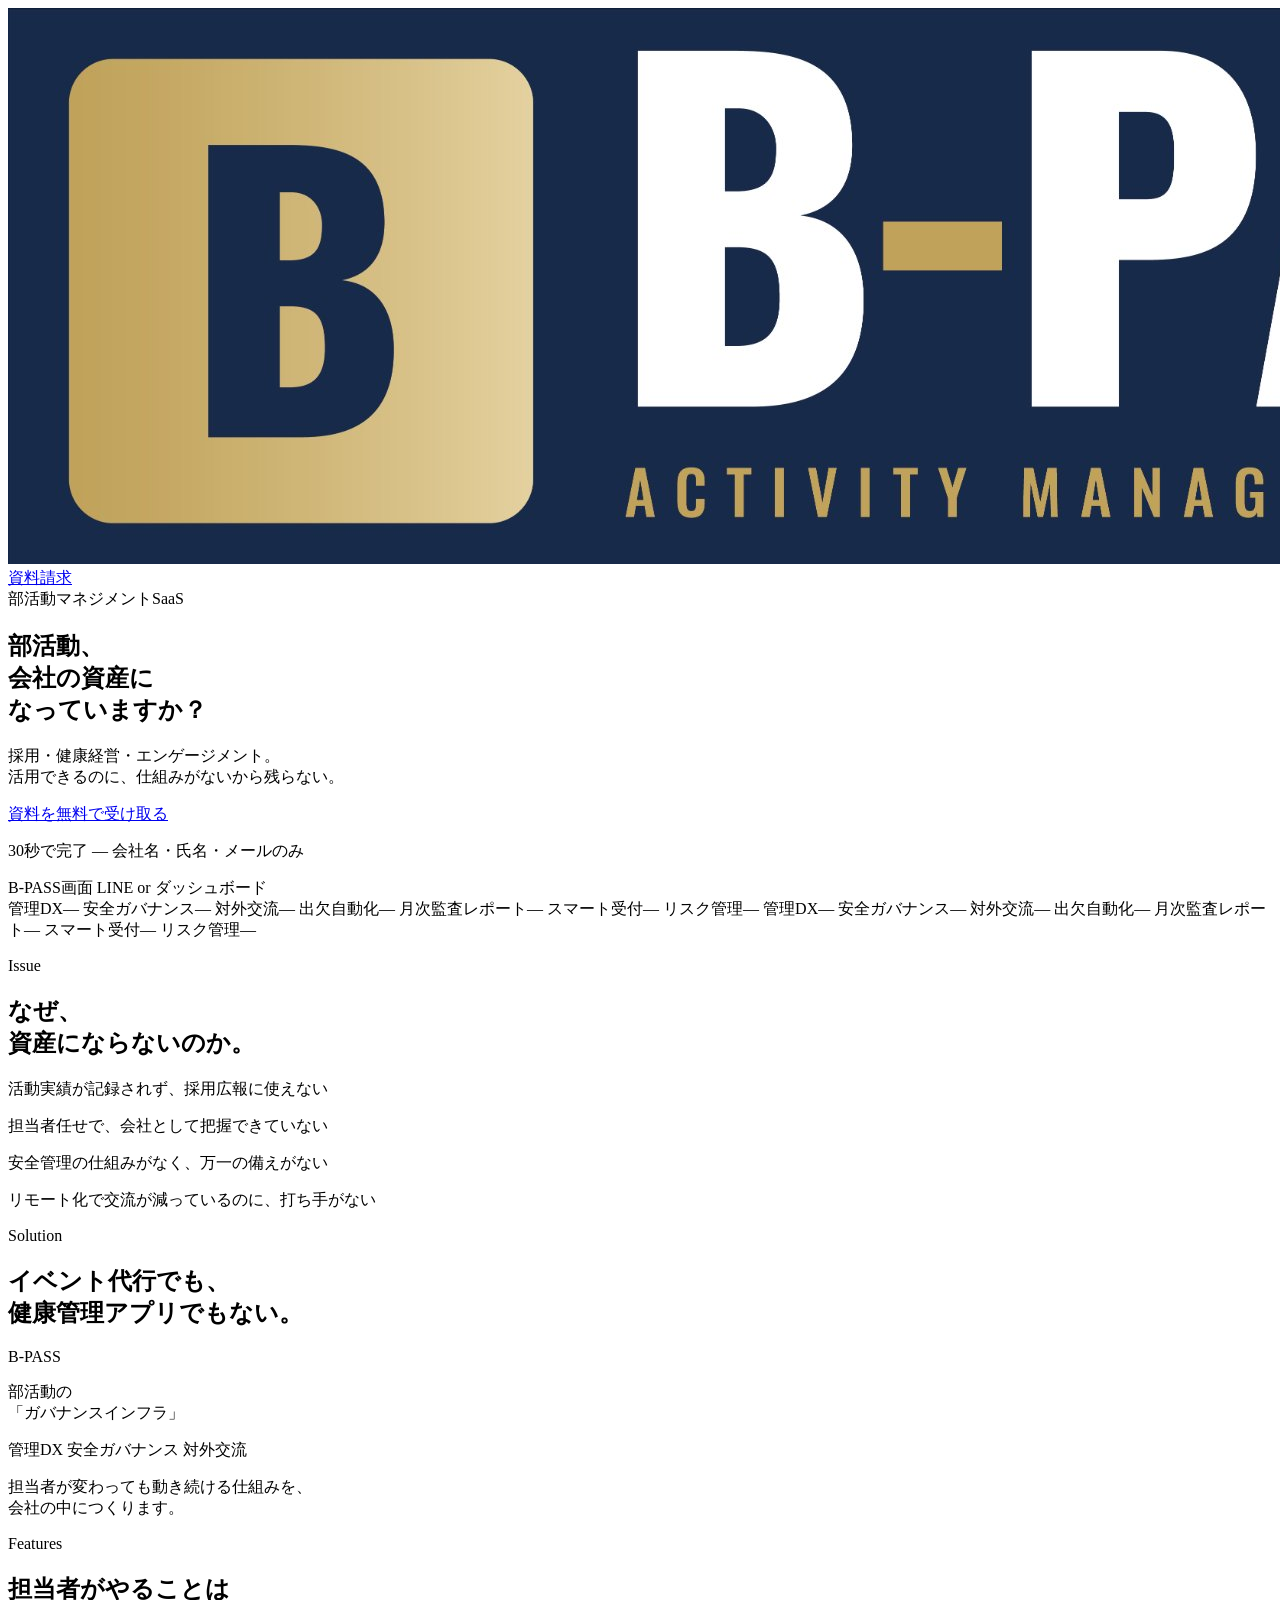
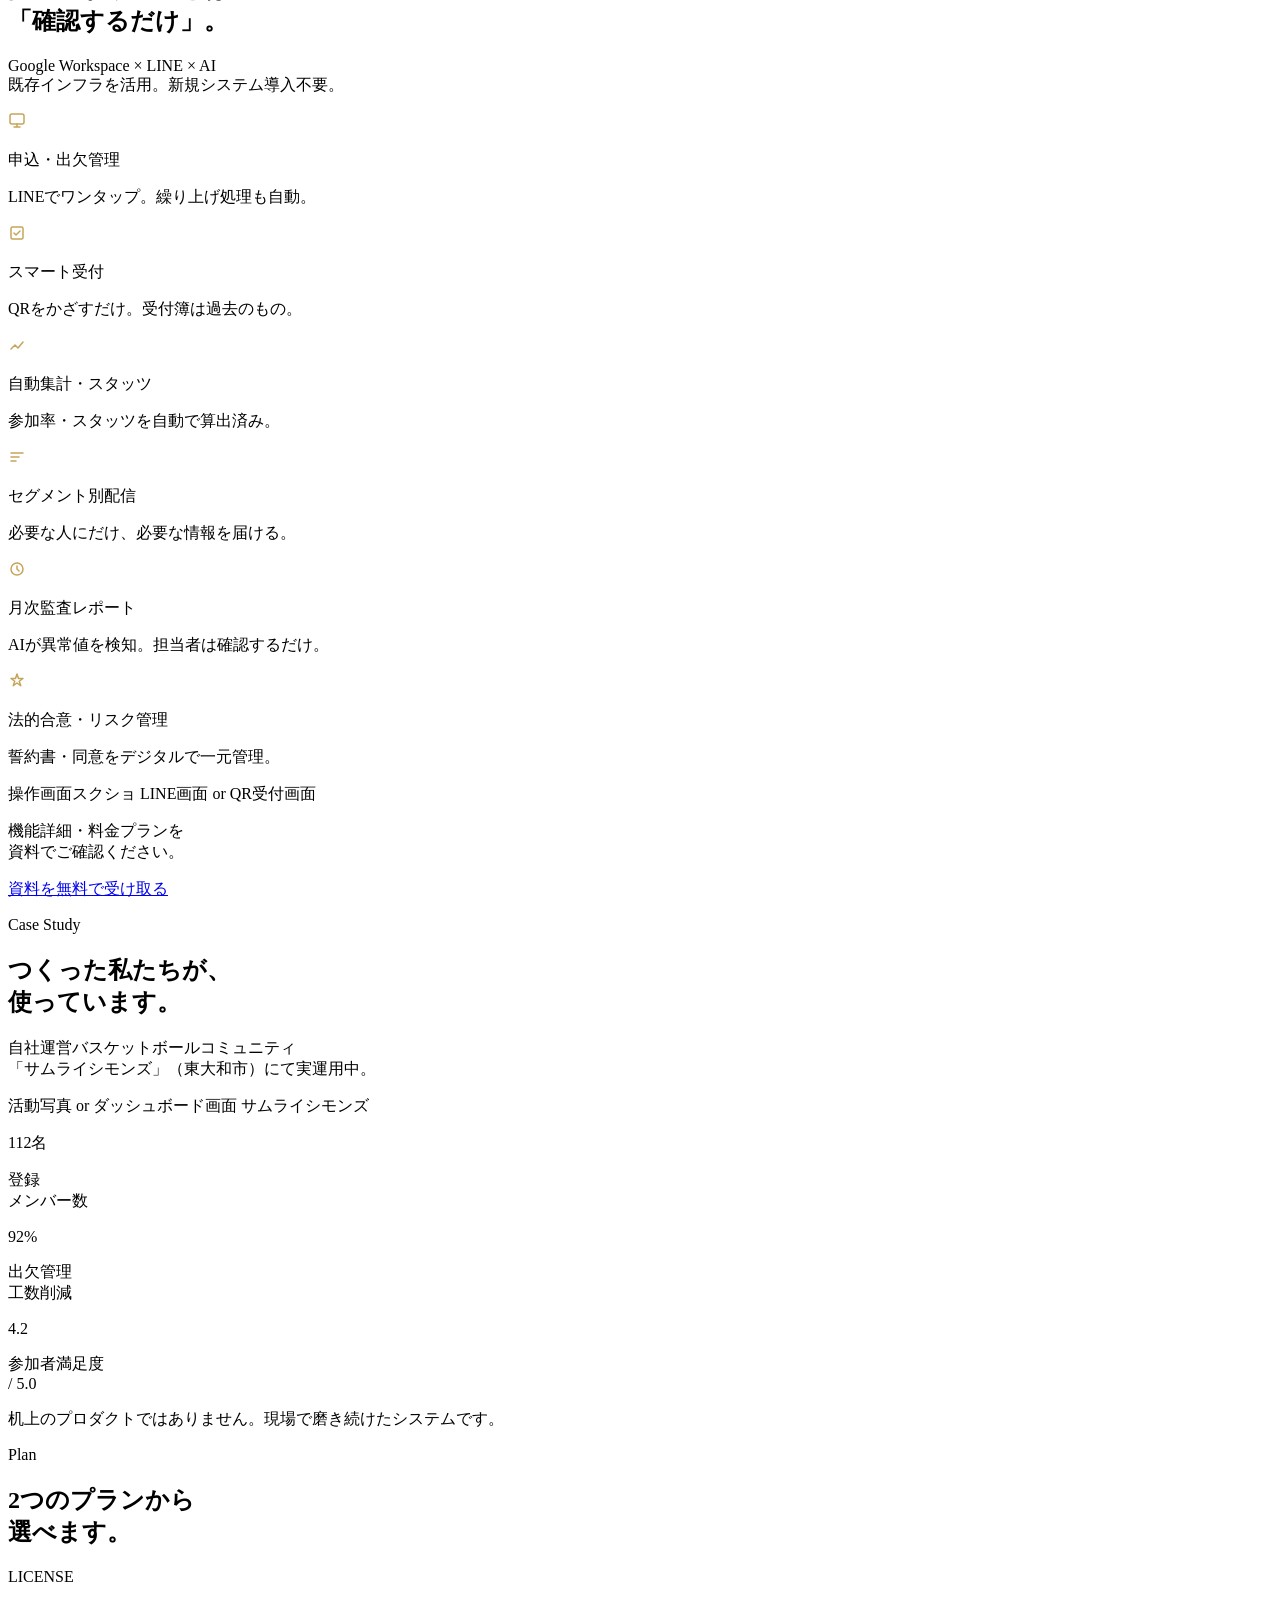
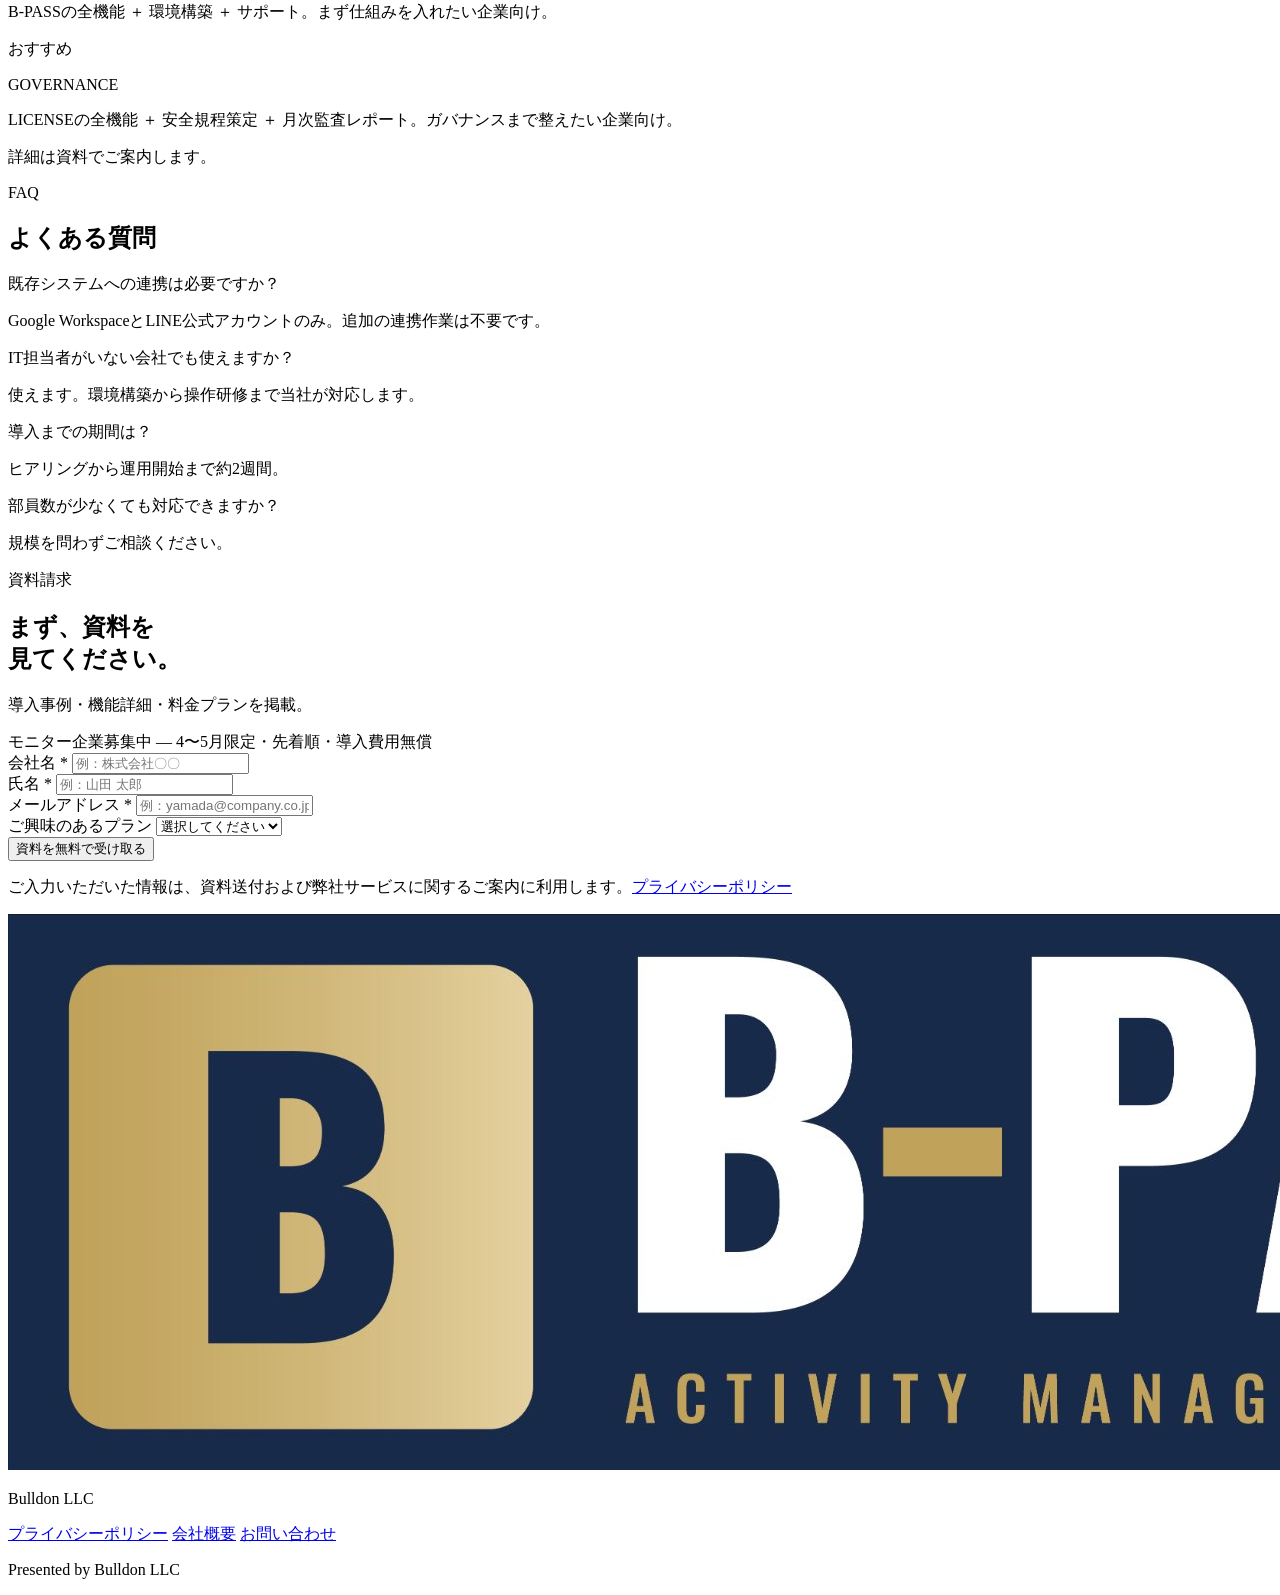
==== index.html @ a591cee8 "add logo images" ====
<!DOCTYPE html>
<html lang="ja">
<head>
  <meta charset="UTF-8">
  <meta name="viewport" content="width=device-width, initial-scale=1.0">
  <title>B-PASS — 部活動マネジメントSaaS | Bulldon LLC</title>
  <meta name="description" content="採用・健康経営・エンゲージメント。活用できるのに、仕組みがないから残らない。部活動を会社の資産にする、ガバナンスインフラ。">
  <link rel="preconnect" href="https://fonts.googleapis.com">
  <link rel="preconnect" href="https://fonts.gstatic.com" crossorigin>
  <link href="https://fonts.googleapis.com/css2?family=Oswald:wght@400;500;600&family=Noto+Sans+JP:wght@400;500&display=swap" rel="stylesheet">
  <link rel="stylesheet" href="assets/css/style.css">
</head>
<body>

  <!-- HEADER -->
  <header class="header">
    <div class="header-inner">
      <div class="logo">
        <img src="assets/images/logo-white.png" alt="B-PASS" class="logo-img">
      </div>
      <a href="#form" class="header-cta">資料請求</a>
    </div>
  </header>

  <!-- HERO -->
  <section class="hero">
    <div class="hero-inner">
      <div class="hero-text">
        <div class="hero-badge">部活動マネジメントSaaS</div>
        <h1 class="hero-h1">部活動、<br>会社の<span>資産</span>に<br>なっていますか？</h1>
        <p class="hero-sub">採用・健康経営・エンゲージメント。<br>活用できるのに、仕組みがないから残らない。</p>
        <div class="hero-cta-wrap">
          <a href="#form" class="btn-hero">資料を無料で受け取る</a>
          <p class="hero-note">30秒で完了 — 会社名・氏名・メールのみ</p>
        </div>
      </div>
      <div class="hero-visual">
        <div class="phone-mock">
          <div class="phone-mock-notch"><div class="phone-notch-bar"></div></div>
          <div class="phone-mock-body placeholder-area">
            <span class="placeholder-text">B-PASS画面</span>
            <span class="placeholder-sub">LINE or ダッシュボード</span>
          </div>
        </div>
      </div>
    </div>
  </section>

  <!-- STRIP -->
  <div class="strip" aria-hidden="true">
    <div class="strip-inner">
      <span class="strip-item">管理DX<span class="strip-dot">—</span></span>
      <span class="strip-item">安全ガバナンス<span class="strip-dot">—</span></span>
      <span class="strip-item">対外交流<span class="strip-dot">—</span></span>
      <span class="strip-item">出欠自動化<span class="strip-dot">—</span></span>
      <span class="strip-item">月次監査レポート<span class="strip-dot">—</span></span>
      <span class="strip-item">スマート受付<span class="strip-dot">—</span></span>
      <span class="strip-item">リスク管理<span class="strip-dot">—</span></span>
      <span class="strip-item">管理DX<span class="strip-dot">—</span></span>
      <span class="strip-item">安全ガバナンス<span class="strip-dot">—</span></span>
      <span class="strip-item">対外交流<span class="strip-dot">—</span></span>
      <span class="strip-item">出欠自動化<span class="strip-dot">—</span></span>
      <span class="strip-item">月次監査レポート<span class="strip-dot">—</span></span>
      <span class="strip-item">スマート受付<span class="strip-dot">—</span></span>
      <span class="strip-item">リスク管理<span class="strip-dot">—</span></span>
    </div>
  </div>

  <!-- ISSUE -->
  <section class="issue">
    <div class="container">
      <p class="eyebrow">Issue</p>
      <h2 class="sec-title">なぜ、<br>資産にならないのか。</h2>
      <div class="quote-list">
        <div class="quote-item">
          <div class="quote-accent"></div>
          <div class="quote-content"><p>活動実績が記録されず、採用広報に使えない</p></div>
        </div>
        <div class="quote-item">
          <div class="quote-accent"></div>
          <div class="quote-content"><p>担当者任せで、会社として把握できていない</p></div>
        </div>
        <div class="quote-item">
          <div class="quote-accent"></div>
          <div class="quote-content"><p>安全管理の仕組みがなく、万一の備えがない</p></div>
        </div>
        <div class="quote-item">
          <div class="quote-accent"></div>
          <div class="quote-content"><p>リモート化で交流が減っているのに、打ち手がない</p></div>
        </div>
      </div>
    </div>
  </section>

  <!-- SOLUTION -->
  <section class="solution">
    <div class="container">
      <p class="eyebrow">Solution</p>
      <h2 class="sec-title">イベント代行でも、<br>健康管理アプリでもない。</h2>
      <div class="solution-card">
        <p class="solution-label">B-PASS</p>
        <p class="solution-headline">部活動の<br>「ガバナンスインフラ」</p>
        <div class="solution-divider"></div>
        <div class="solution-tags">
          <span class="tag">管理DX</span>
          <span class="tag">安全ガバナンス</span>
          <span class="tag">対外交流</span>
        </div>
        <p class="solution-body">担当者が変わっても動き続ける仕組みを、<br>会社の中につくります。</p>
      </div>
    </div>
  </section>

  <!-- FEATURES -->
  <section class="features">
    <div class="container">
      <p class="eyebrow">Features</p>
      <h2 class="sec-title">担当者がやることは<br>「確認するだけ」。</h2>
      <p class="feat-lead">Google Workspace × LINE × AI<br>既存インフラを活用。新規システム導入不要。</p>
      <div class="feat-grid">
        <div class="feat-card">
          <div class="feat-icon">
            <svg width="18" height="18" viewBox="0 0 18 18" fill="none"><rect x="2" y="2" width="14" height="10" rx="2" stroke="#C5A55A" stroke-width="1.5"/><path d="M6 15h6M9 12v3" stroke="#C5A55A" stroke-width="1.5" stroke-linecap="round"/></svg>
          </div>
          <p class="feat-name">申込・出欠管理</p>
          <p class="feat-desc">LINEでワンタップ。繰り上げ処理も自動。</p>
        </div>
        <div class="feat-card">
          <div class="feat-icon">
            <svg width="18" height="18" viewBox="0 0 18 18" fill="none"><rect x="3" y="3" width="12" height="12" rx="1.5" stroke="#C5A55A" stroke-width="1.5"/><path d="M6 9l2 2 4-4" stroke="#C5A55A" stroke-width="1.5" stroke-linecap="round" stroke-linejoin="round"/></svg>
          </div>
          <p class="feat-name">スマート受付</p>
          <p class="feat-desc">QRをかざすだけ。受付簿は過去のもの。</p>
        </div>
        <div class="feat-card">
          <div class="feat-icon">
            <svg width="18" height="18" viewBox="0 0 18 18" fill="none"><path d="M3 13l4-4 3 3 5-6" stroke="#C5A55A" stroke-width="1.5" stroke-linecap="round" stroke-linejoin="round"/></svg>
          </div>
          <p class="feat-name">自動集計・スタッツ</p>
          <p class="feat-desc">参加率・スタッツを自動で算出済み。</p>
        </div>
        <div class="feat-card">
          <div class="feat-icon">
            <svg width="18" height="18" viewBox="0 0 18 18" fill="none"><path d="M3 5h12M3 9h8M3 13h5" stroke="#C5A55A" stroke-width="1.5" stroke-linecap="round"/></svg>
          </div>
          <p class="feat-name">セグメント別配信</p>
          <p class="feat-desc">必要な人にだけ、必要な情報を届ける。</p>
        </div>
        <div class="feat-card">
          <div class="feat-icon">
            <svg width="18" height="18" viewBox="0 0 18 18" fill="none"><circle cx="9" cy="9" r="6" stroke="#C5A55A" stroke-width="1.5"/><path d="M9 6v3l2 2" stroke="#C5A55A" stroke-width="1.5" stroke-linecap="round"/></svg>
          </div>
          <p class="feat-name">月次監査レポート</p>
          <p class="feat-desc">AIが異常値を検知。担当者は確認するだけ。</p>
        </div>
        <div class="feat-card">
          <div class="feat-icon">
            <svg width="18" height="18" viewBox="0 0 18 18" fill="none"><path d="M9 2l1.5 4.5H15l-3.75 2.75 1.5 4.5L9 11 5.25 13.75l1.5-4.5L3 6.5h4.5L9 2z" stroke="#C5A55A" stroke-width="1.5" stroke-linejoin="round"/></svg>
          </div>
          <p class="feat-name">法的合意・リスク管理</p>
          <p class="feat-desc">誓約書・同意をデジタルで一元管理。</p>
        </div>
      </div>
      <div class="feat-screen placeholder-area">
        <span class="placeholder-text">操作画面スクショ</span>
        <span class="placeholder-sub">LINE画面 or QR受付画面</span>
      </div>
    </div>
  </section>

  <!-- CTA MID -->
  <div class="cta-mid">
    <div class="cta-mid-inner">
      <p class="cta-mid-text">機能詳細・料金プランを<br>資料でご確認ください。</p>
      <a href="#form" class="btn-primary">資料を無料で受け取る</a>
    </div>
  </div>

  <!-- PROOF -->
  <section class="proof">
    <div class="container">
      <p class="eyebrow">Case Study</p>
      <h2 class="sec-title">つくった私たちが、<br>使っています。</h2>
      <p class="proof-body">自社運営バスケットボールコミュニティ<br>「サムライシモンズ」（東大和市）にて実運用中。</p>
      <div class="proof-img placeholder-area">
        <span class="placeholder-text">活動写真 or ダッシュボード画面</span>
        <span class="placeholder-sub">サムライシモンズ</span>
      </div>
      <div class="stats-grid">
        <div class="stat-card">
          <p class="stat-num">112<span class="stat-unit">名</span></p>
          <p class="stat-label">登録<br>メンバー数</p>
        </div>
        <div class="stat-card">
          <p class="stat-num">92<span class="stat-unit">%</span></p>
          <p class="stat-label">出欠管理<br>工数削減</p>
        </div>
        <div class="stat-card">
          <p class="stat-num">4.2</p>
          <p class="stat-label">参加者満足度<br>/ 5.0</p>
        </div>
      </div>
      <p class="proof-note">机上のプロダクトではありません。現場で磨き続けたシステムです。</p>
    </div>
  </section>

  <!-- PLAN -->
  <section class="plan">
    <div class="container">
      <p class="eyebrow">Plan</p>
      <h2 class="sec-title">2つのプランから<br>選べます。</h2>
      <div class="plan-grid">
        <div class="plan-card">
          <p class="plan-name">LICENSE</p>
          <p class="plan-desc">B-PASSの全機能 ＋ 環境構築 ＋ サポート。まず仕組みを入れたい企業向け。</p>
        </div>
        <div class="plan-card plan-card--rec">
          <p class="plan-rec">おすすめ</p>
          <p class="plan-name">GOVERNANCE</p>
          <p class="plan-desc">LICENSEの全機能 ＋ 安全規程策定 ＋ 月次監査レポート。ガバナンスまで整えたい企業向け。</p>
        </div>
      </div>
      <p class="plan-note">詳細は資料でご案内します。</p>
    </div>
  </section>

  <!-- FAQ -->
  <section class="faq">
    <div class="container">
      <p class="eyebrow">FAQ</p>
      <h2 class="sec-title">よくある質問</h2>
      <div class="faq-list">
        <div class="faq-item">
          <p class="faq-q">既存システムへの連携は必要ですか？</p>
          <p class="faq-a">Google WorkspaceとLINE公式アカウントのみ。追加の連携作業は不要です。</p>
        </div>
        <div class="faq-item">
          <p class="faq-q">IT担当者がいない会社でも使えますか？</p>
          <p class="faq-a">使えます。環境構築から操作研修まで当社が対応します。</p>
        </div>
        <div class="faq-item">
          <p class="faq-q">導入までの期間は？</p>
          <p class="faq-a">ヒアリングから運用開始まで約2週間。</p>
        </div>
        <div class="faq-item">
          <p class="faq-q">部員数が少なくても対応できますか？</p>
          <p class="faq-a">規模を問わずご相談ください。</p>
        </div>
      </div>
    </div>
  </section>

  <!-- CTA FINAL -->
  <section class="cta-final" id="form">
    <div class="container">
      <p class="eyebrow cta-final-eyebrow">資料請求</p>
      <h2 class="cta-final-h2">まず、資料を<br>見てください。</h2>
      <p class="cta-final-sub">導入事例・機能詳細・料金プランを掲載。</p>
      <div class="monitor-badge">モニター企業募集中 — 4〜5月限定・先着順・導入費用無償</div>
      <form class="form" id="requestForm">
        <div class="form-group">
          <label class="form-label" for="company">会社名 <span class="required">*</span></label>
          <input class="form-input" type="text" id="company" name="company" placeholder="例：株式会社〇〇" required>
        </div>
        <div class="form-group">
          <label class="form-label" for="name">氏名 <span class="required">*</span></label>
          <input class="form-input" type="text" id="name" name="name" placeholder="例：山田 太郎" required>
        </div>
        <div class="form-group">
          <label class="form-label" for="email">メールアドレス <span class="required">*</span></label>
          <input class="form-input" type="email" id="email" name="email" placeholder="例：yamada@company.co.jp" required>
        </div>
        <div class="form-group">
          <label class="form-label" for="plan">ご興味のあるプラン</label>
          <select class="form-select" id="plan" name="plan">
            <option value="">選択してください</option>
            <option value="LICENSE">LICENSE</option>
            <option value="GOVERNANCE">GOVERNANCE</option>
            <option value="undecided">まだ決めていない</option>
          </select>
        </div>
        <button class="btn-submit" type="submit" id="submitBtn">資料を無料で受け取る</button>
        <p class="form-privacy">ご入力いただいた情報は、資料送付および弊社サービスに関するご案内に利用します。<a href="privacy.html" class="privacy-link">プライバシーポリシー</a></p>
      </form>
      <div class="form-success" id="formSuccess" style="display:none">
        <p class="success-title">ありがとうございます。</p>
        <p class="success-body">ご登録のメールアドレスに資料をお送りしました。<br>内容をご確認の上、ご不明な点はお気軽にご連絡ください。</p>
      </div>
    </div>
  </section>

  <!-- FOOTER -->
  <footer class="footer">
    <div class="footer-inner">
      <div class="footer-left">
        <img src="assets/images/logo-white.png" alt="B-PASS" class="footer-logo-img">
        <p class="footer-company">Bulldon LLC</p>
      </div>
      <nav class="footer-nav">
        <a href="privacy.html">プライバシーポリシー</a>
        <a href="https://www.bull-don.com" target="_blank">会社概要</a>
        <a href="/cdn-cgi/l/email-protection#3644455e5f5b5f4c437654435a5a1b5259581855595b">お問い合わせ</a>
      </nav>
    </div>
    <p class="footer-credit">Presented by Bulldon LLC</p>
  </footer>

  <script data-c
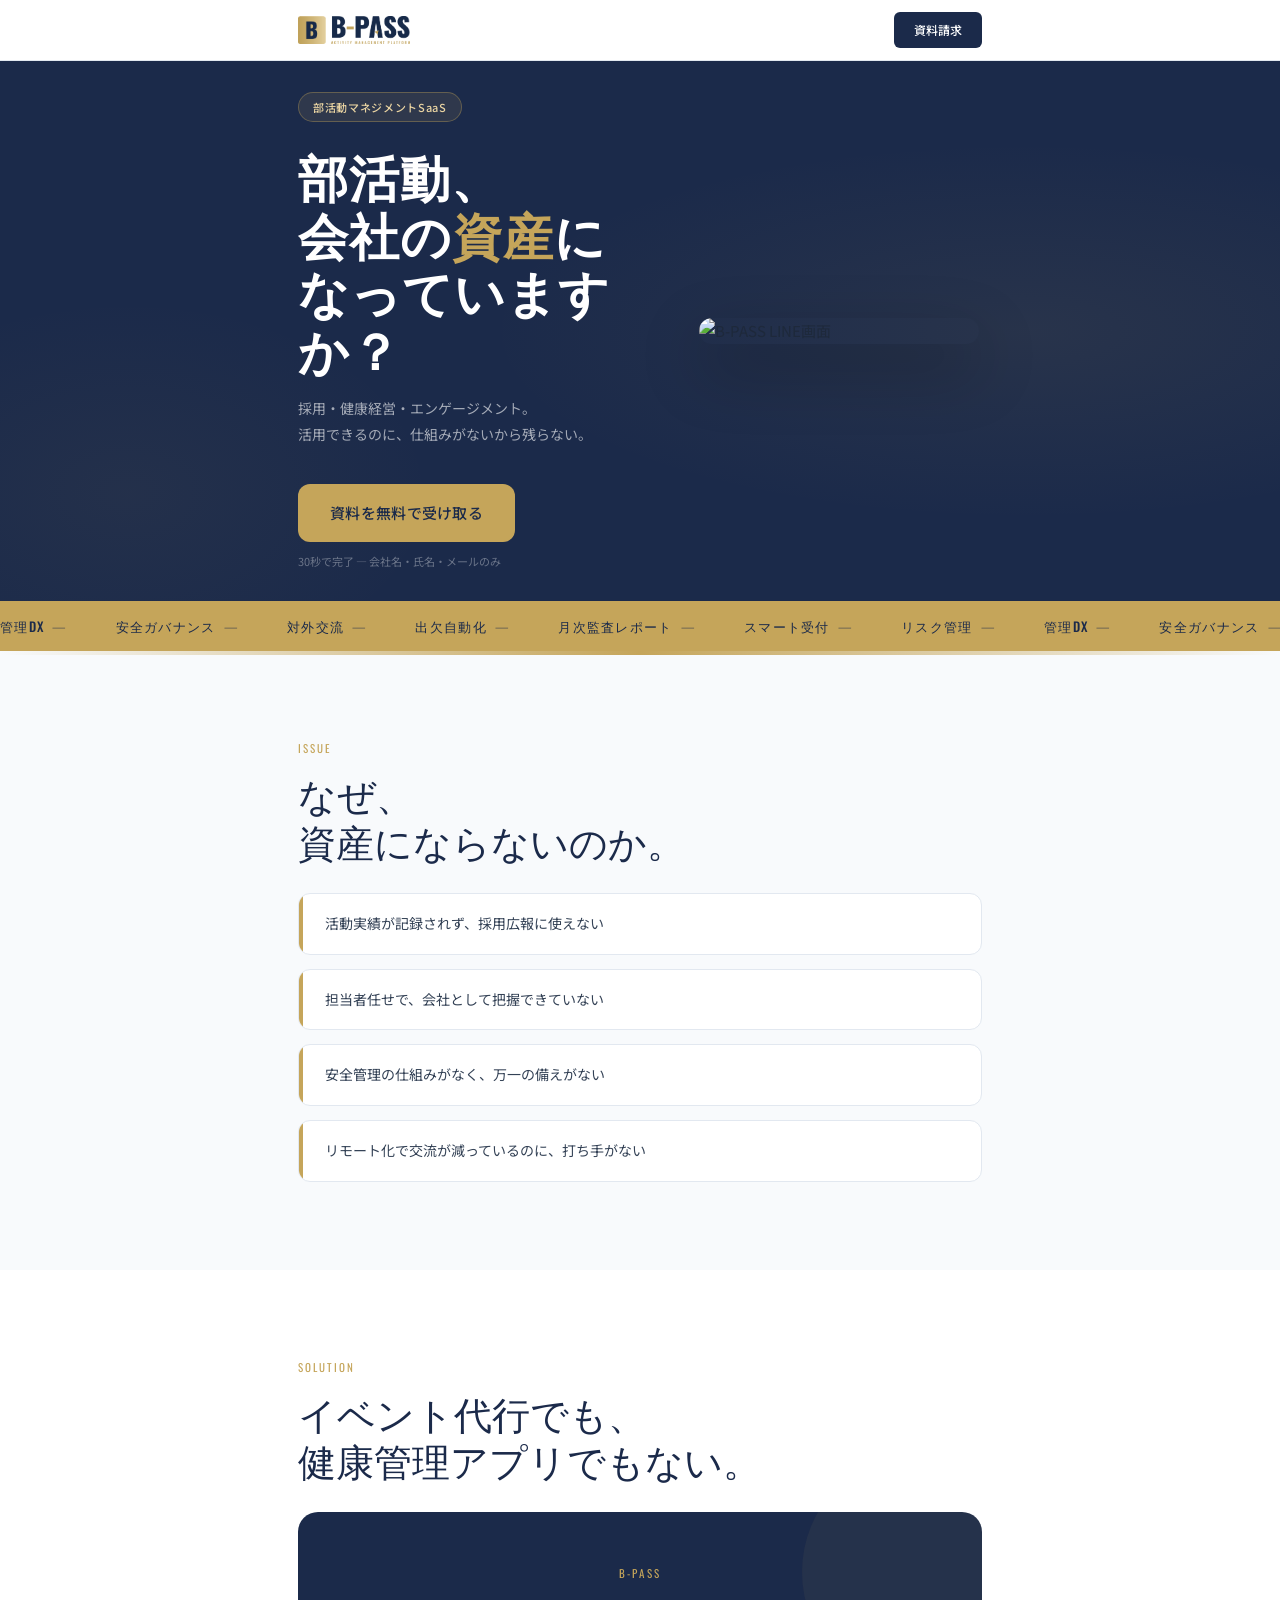
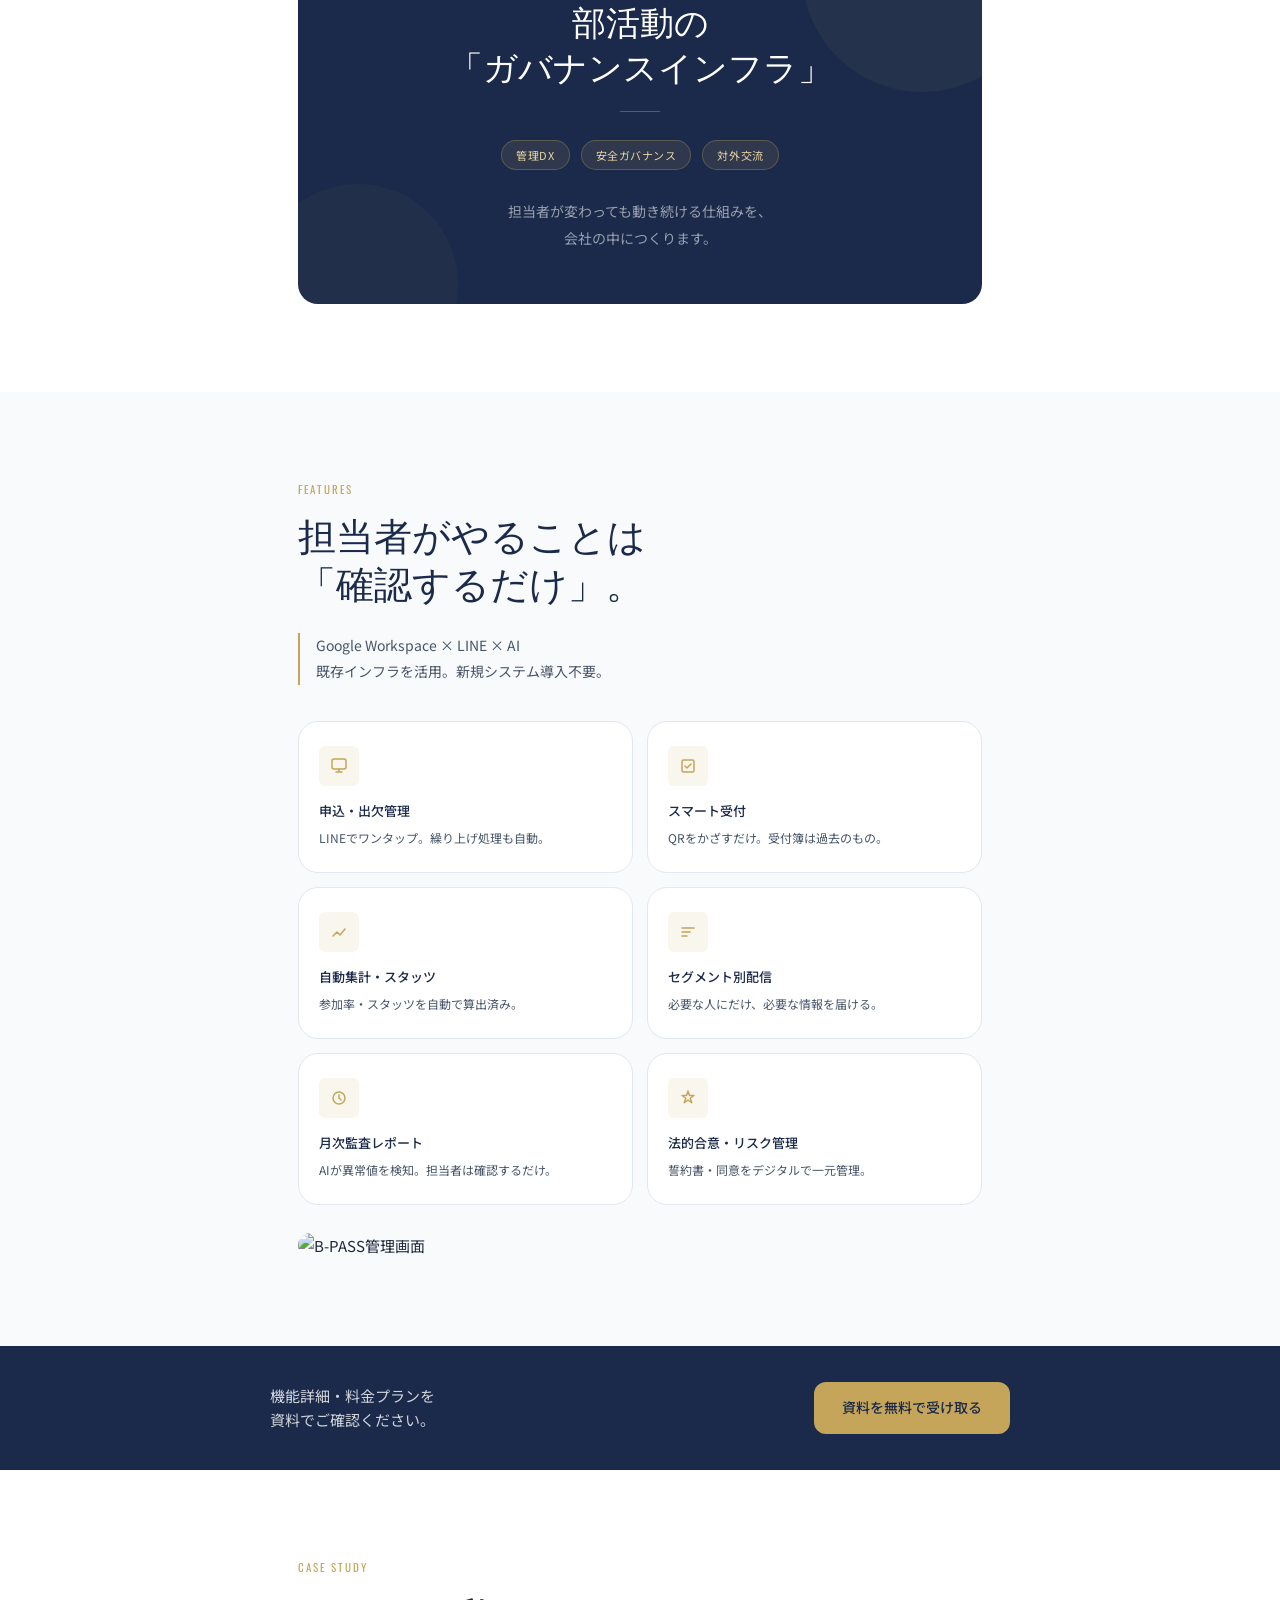
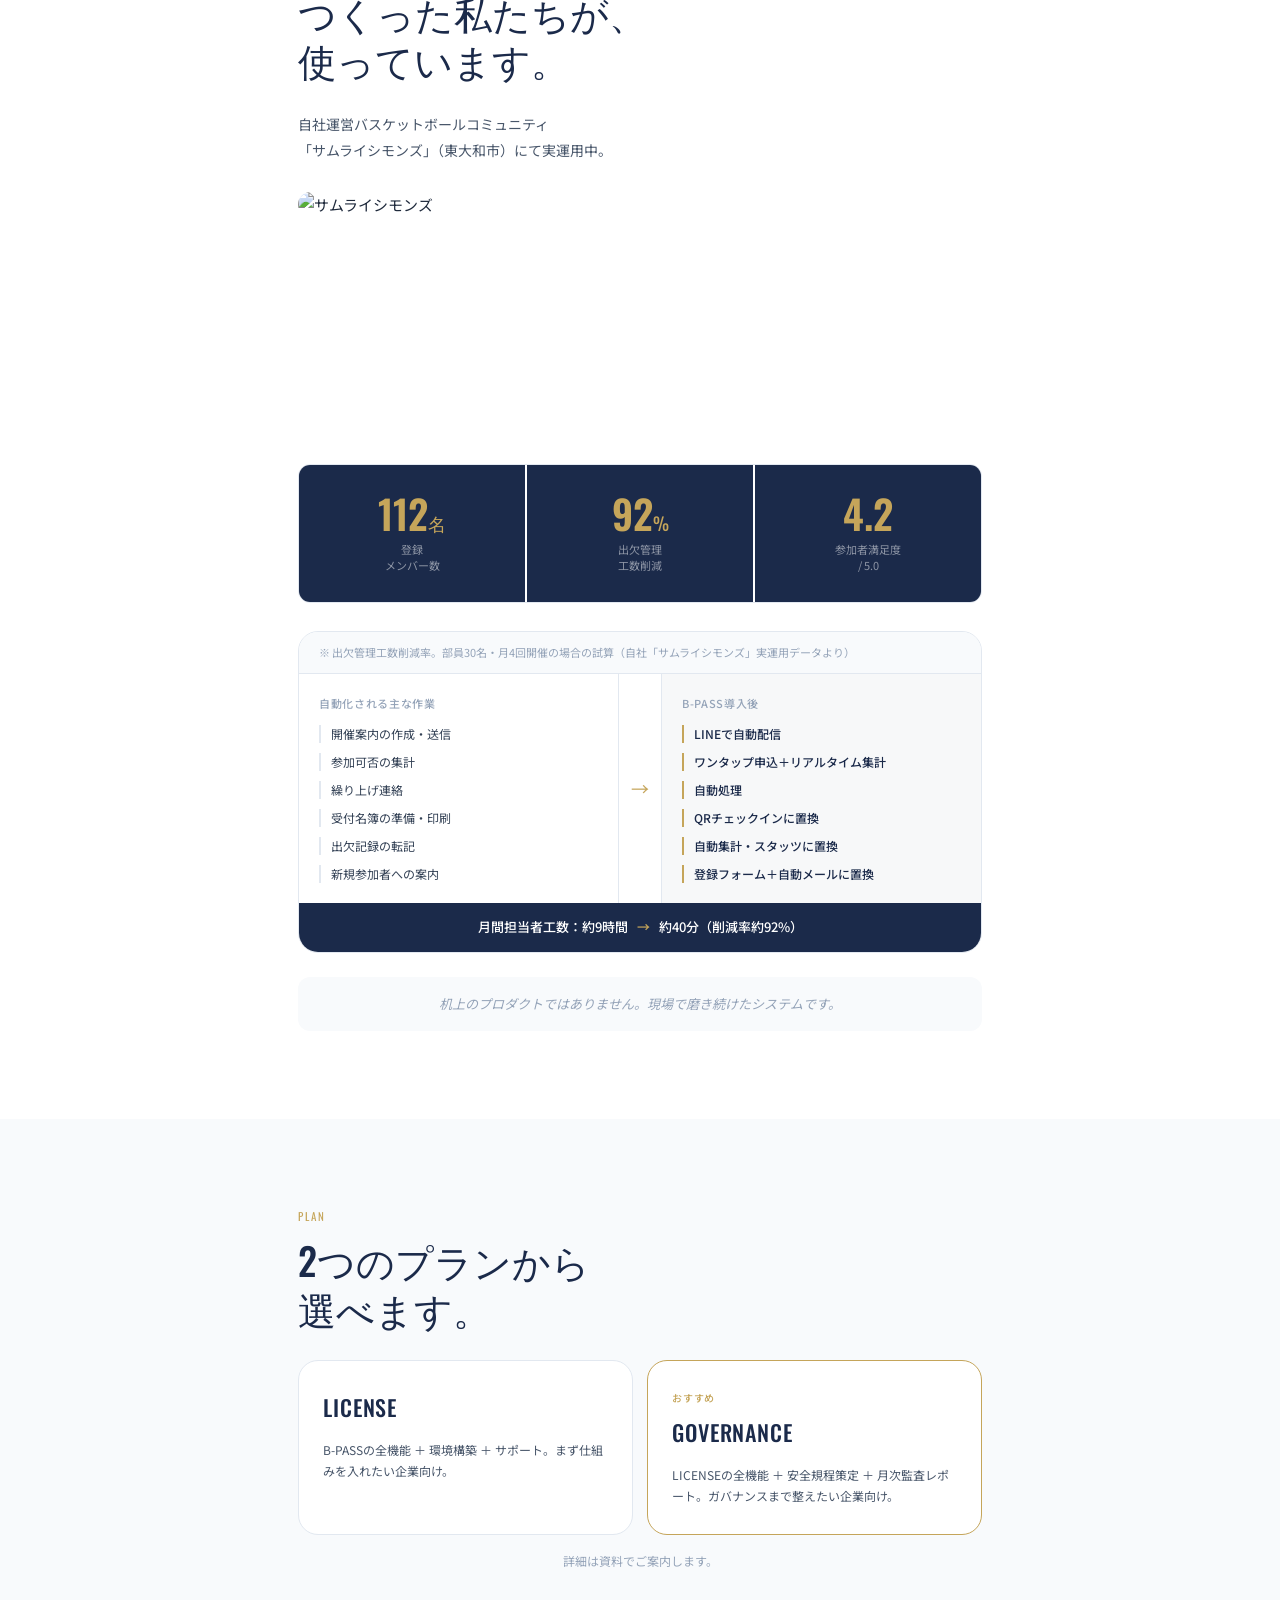
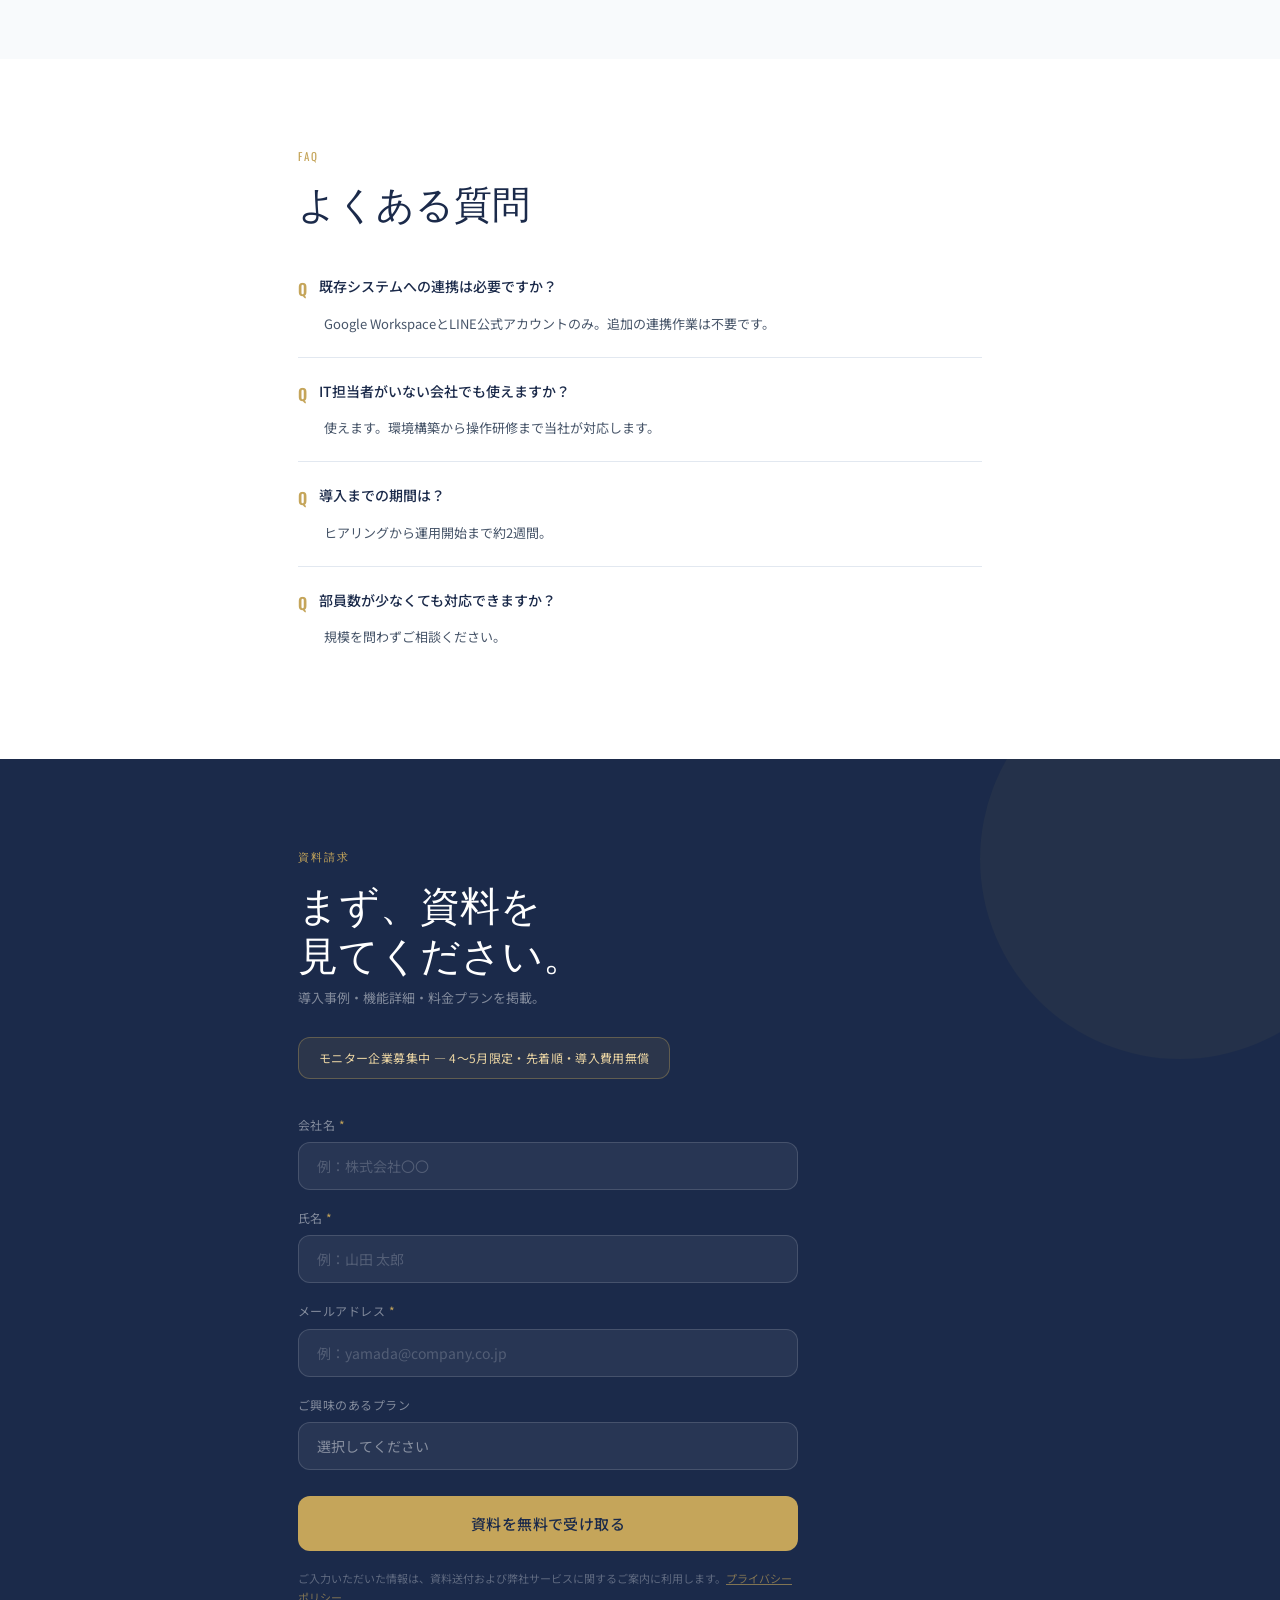
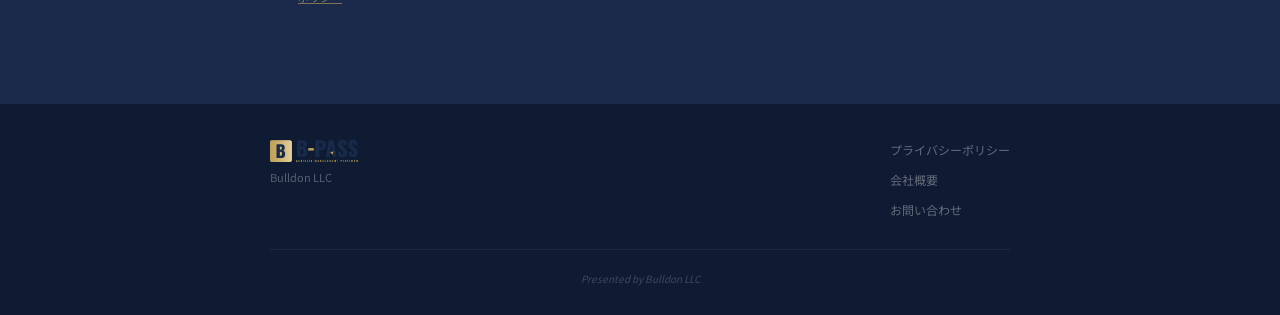
==== commit 4f4323d8: "add proof trial breakdown section" ====
--- a/index.html
+++ b/index.html
@@ -35,13 +35,7 @@
         </div>
       </div>
       <div class="hero-visual">
-        <div class="phone-mock">
-          <div class="phone-mock-notch"><div class="phone-notch-bar"></div></div>
-          <div class="phone-mock-body placeholder-area">
-            <span class="placeholder-text">B-PASS画面</span>
-            <span class="placeholder-sub">LINE or ダッシュボード</span>
-          </div>
-        </div>
+        <img src="assets/images/screen-line.png" alt="B-PASS LINE画面" class="hero-screen-img">
       </div>
     </div>
   </section>
@@ -70,21 +64,21 @@
   <section class="issue">
     <div class="container">
       <p class="eyebrow">Issue</p>
-      <h2 class="sec-title">なぜ、<br>資産にならないのか。</h2>
+      <h2 class="sec-title reveal">なぜ、<br>資産にならないのか。</h2>
       <div class="quote-list">
-        <div class="quote-item">
+        <div class="quote-item reveal reveal-delay-1">
           <div class="quote-accent"></div>
           <div class="quote-content"><p>活動実績が記録されず、採用広報に使えない</p></div>
         </div>
-        <div class="quote-item">
+        <div class="quote-item reveal reveal-delay-2">
           <div class="quote-accent"></div>
           <div class="quote-content"><p>担当者任せで、会社として把握できていない</p></div>
         </div>
-        <div class="quote-item">
+        <div class="quote-item reveal reveal-delay-3">
           <div class="quote-accent"></div>
           <div class="quote-content"><p>安全管理の仕組みがなく、万一の備えがない</p></div>
         </div>
-        <div class="quote-item">
+        <div class="quote-item reveal reveal-delay-4">
           <div class="quote-accent"></div>
           <div class="quote-content"><p>リモート化で交流が減っているのに、打ち手がない</p></div>
         </div>
@@ -96,8 +90,8 @@
   <section class="solution">
     <div class="container">
       <p class="eyebrow">Solution</p>
-      <h2 class="sec-title">イベント代行でも、<br>健康管理アプリでもない。</h2>
-      <div class="solution-card">
+      <h2 class="sec-title reveal">イベント代行でも、<br>健康管理アプリでもない。</h2>
+      <div class="solution-card reveal">
         <p class="solution-label">B-PASS</p>
         <p class="solution-headline">部活動の<br>「ガバナンスインフラ」</p>
         <div class="solution-divider"></div>
@@ -115,45 +109,45 @@
   <section class="features">
     <div class="container">
       <p class="eyebrow">Features</p>
-      <h2 class="sec-title">担当者がやることは<br>「確認するだけ」。</h2>
+      <h2 class="sec-title reveal">担当者がやることは<br>「確認するだけ」。</h2>
       <p class="feat-lead">Google Workspace × LINE × AI<br>既存インフラを活用。新規システム導入不要。</p>
       <div class="feat-grid">
-        <div class="feat-card">
+        <div class="feat-card reveal reveal-delay-1">
           <div class="feat-icon">
             <svg width="18" height="18" viewBox="0 0 18 18" fill="none"><rect x="2" y="2" width="14" height="10" rx="2" stroke="#C5A55A" stroke-width="1.5"/><path d="M6 15h6M9 12v3" stroke="#C5A55A" stroke-width="1.5" stroke-linecap="round"/></svg>
           </div>
           <p class="feat-name">申込・出欠管理</p>
           <p class="feat-desc">LINEでワンタップ。繰り上げ処理も自動。</p>
         </div>
-        <div class="feat-card">
+        <div class="feat-card reveal reveal-delay-2">
           <div class="feat-icon">
             <svg width="18" height="18" viewBox="0 0 18 18" fill="none"><rect x="3" y="3" width="12" height="12" rx="1.5" stroke="#C5A55A" stroke-width="1.5"/><path d="M6 9l2 2 4-4" stroke="#C5A55A" stroke-width="1.5" stroke-linecap="round" stroke-linejoin="round"/></svg>
           </div>
           <p class="feat-name">スマート受付</p>
           <p class="feat-desc">QRをかざすだけ。受付簿は過去のもの。</p>
         </div>
-        <div class="feat-card">
+        <div class="feat-card reveal reveal-delay-3">
           <div class="feat-icon">
             <svg width="18" height="18" viewBox="0 0 18 18" fill="none"><path d="M3 13l4-4 3 3 5-6" stroke="#C5A55A" stroke-width="1.5" stroke-linecap="round" stroke-linejoin="round"/></svg>
           </div>
           <p class="feat-name">自動集計・スタッツ</p>
           <p class="feat-desc">参加率・スタッツを自動で算出済み。</p>
         </div>
-        <div class="feat-card">
+        <div class="feat-card reveal reveal-delay-4">
           <div class="feat-icon">
             <svg width="18" height="18" viewBox="0 0 18 18" fill="none"><path d="M3 5h12M3 9h8M3 13h5" stroke="#C5A55A" stroke-width="1.5" stroke-linecap="round"/></svg>
           </div>
           <p class="feat-name">セグメント別配信</p>
           <p class="feat-desc">必要な人にだけ、必要な情報を届ける。</p>
         </div>
-        <div class="feat-card">
+        <div class="feat-card reveal reveal-delay-5">
           <div class="feat-icon">
             <svg width="18" height="18" viewBox="0 0 18 18" fill="none"><circle cx="9" cy="9" r="6" stroke="#C5A55A" stroke-width="1.5"/><path d="M9 6v3l2 2" stroke="#C5A55A" stroke-width="1.5" stroke-linecap="round"/></svg>
           </div>
           <p class="feat-name">月次監査レポート</p>
           <p class="feat-desc">AIが異常値を検知。担当者は確認するだけ。</p>
         </div>
-        <div class="feat-card">
+        <div class="feat-card reveal reveal-delay-6">
           <div class="feat-icon">
             <svg width="18" height="18" viewBox="0 0 18 18" fill="none"><path d="M9 2l1.5 4.5H15l-3.75 2.75 1.5 4.5L9 11 5.25 13.75l1.5-4.5L3 6.5h4.5L9 2z" stroke="#C5A55A" stroke-width="1.5" stroke-linejoin="round"/></svg>
           </div>
@@ -161,10 +155,7 @@
           <p class="feat-desc">誓約書・同意をデジタルで一元管理。</p>
         </div>
       </div>
-      <div class="feat-screen placeholder-area">
-        <span class="placeholder-text">操作画面スクショ</span>
-        <span class="placeholder-sub">LINE画面 or QR受付画面</span>
-      </div>
+      <div class="feat-screen"><img src="assets/images/screen-sheet.png" alt="B-PASS管理画面" style="width:100%;height:auto;display:block;border-radius:var(--radius-lg);"></div>
     </div>
   </section>
 
@@ -180,26 +171,54 @@
   <section class="proof">
     <div class="container">
       <p class="eyebrow">Case Study</p>
-      <h2 class="sec-title">つくった私たちが、<br>使っています。</h2>
-      <p class="proof-body">自社運営バスケットボールコミュニティ<br>「サムライシモンズ」（東大和市）にて実運用中。</p>
-      <div class="proof-img placeholder-area">
-        <span class="placeholder-text">活動写真 or ダッシュボード画面</span>
-        <span class="placeholder-sub">サムライシモンズ</span>
-      </div>
+      <h2 class="sec-title reveal">つくった私たちが、<br>使っています。</h2>
+      <p class="proof-body reveal">自社運営バスケットボールコミュニティ<br>「サムライシモンズ」（東大和市）にて実運用中。</p>
+      <div class="proof-img reveal"><img src="assets/images/photo-samurai.jpg" alt="サムライシモンズ" style="width:100%;height:100%;object-fit:cover;border-radius:var(--radius-lg);"></div>
       <div class="stats-grid">
-        <div class="stat-card">
+        <div class="stat-card reveal reveal-delay-1">
           <p class="stat-num">112<span class="stat-unit">名</span></p>
           <p class="stat-label">登録<br>メンバー数</p>
         </div>
-        <div class="stat-card">
+        <div class="stat-card reveal reveal-delay-2">
           <p class="stat-num">92<span class="stat-unit">%</span></p>
           <p class="stat-label">出欠管理<br>工数削減</p>
         </div>
-        <div class="stat-card">
+        <div class="stat-card reveal reveal-delay-3">
           <p class="stat-num">4.2</p>
           <p class="stat-label">参加者満足度<br>/ 5.0</p>
         </div>
       </div>
+      <div class="proof-trial">
+        <p class="proof-trial-note">※ 出欠管理工数削減率。部員30名・月4回開催の場合の試算（自社「サムライシモンズ」実運用データより）</p>
+        <div class="proof-trial-grid">
+          <div class="proof-trial-col proof-trial-before">
+            <p class="proof-trial-label">自動化される主な作業</p>
+            <ul>
+              <li>開催案内の作成・送信</li>
+              <li>参加可否の集計</li>
+              <li>繰り上げ連絡</li>
+              <li>受付名簿の準備・印刷</li>
+              <li>出欠記録の転記</li>
+              <li>新規参加者への案内</li>
+            </ul>
+          </div>
+          <div class="proof-trial-arrow">→</div>
+          <div class="proof-trial-col proof-trial-after">
+            <p class="proof-trial-label">B-PASS導入後</p>
+            <ul>
+              <li>LINEで自動配信</li>
+              <li>ワンタップ申込＋リアルタイム集計</li>
+              <li>自動処理</li>
+              <li>QRチェックインに置換</li>
+              <li>自動集計・スタッツに置換</li>
+              <li>登録フォーム＋自動メールに置換</li>
+            </ul>
+          </div>
+        </div>
+        <div class="proof-trial-result">
+          月間担当者工数：約9時間 <span class="proof-trial-arrow-inline">→</span> 約40分（削減率約92%）
+        </div>
+      </div>
       <p class="proof-note">机上のプロダクトではありません。現場で磨き続けたシステムです。</p>
     </div>
   </section>
@@ -208,13 +227,13 @@
   <section class="plan">
     <div class="container">
       <p class="eyebrow">Plan</p>
-      <h2 class="sec-title">2つのプランから<br>選べます。</h2>
+      <h2 class="sec-title reveal">2つのプランから<br>選べます。</h2>
       <div class="plan-grid">
-        <div class="plan-card">
+        <div class="plan-card reveal">
           <p class="plan-name">LICENSE</p>
           <p class="plan-desc">B-PASSの全機能 ＋ 環境構築 ＋ サポート。まず仕組みを入れたい企業向け。</p>
         </div>
-        <div class="plan-card plan-card--rec">
+        <div class="plan-card plan-card--rec reveal reveal-delay-2">
           <p class="plan-rec">おすすめ</p>
           <p class="plan-name">GOVERNANCE</p>
           <p class="plan-desc">LICENSEの全機能 ＋ 安全規程策定 ＋ 月次監査レポート。ガバナンスまで整えたい企業向け。</p>
@@ -228,7 +247,7 @@
   <section class="faq">
     <div class="container">
       <p class="eyebrow">FAQ</p>
-      <h2 class="sec-title">よくある質問</h2>
+      <h2 class="sec-title reveal">よくある質問</h2>
       <div class="faq-list">
         <div class="faq-item">
           <p class="faq-q">既存システムへの連携は必要ですか？</p>
@@ -305,4 +324,6 @@
     <p class="footer-credit">Presented by Bulldon LLC</p>
   </footer>
 
-  <script data-c+  <script src="assets/js/form.js"></script>
+</body>
+</html>
--- a/assets/css/style.css
+++ b/assets/css/style.css
@@ -0,0 +1,710 @@
+/* ─── RESET & BASE ─── */
+*, *::before, *::after { box-sizing: border-box; margin: 0; padding: 0; }
+
+:root {
+  --navy:       #1B2A4A;
+  --mid-navy:   #263A5E;
+  --deep-navy:  #0F1B33;
+  --gold:       #C5A55A;
+  --light-gold: #EBD5A3;
+  --dark-gold:  #9E843F;
+  --white:      #FFFFFF;
+  --off-white:  #F8FAFC;
+  --slate-100:  #F1F5F9;
+  --slate-200:  #E2E8F0;
+  --slate-400:  #94A3B8;
+  --slate-600:  #475569;
+  --slate-700:  #334155;
+  --slate-800:  #1E293B;
+  --font-display: 'Oswald', sans-serif;
+  --font-body:    'Noto Sans JP', sans-serif;
+  --radius-sm:  6px;
+  --radius-md:  12px;
+  --radius-lg:  20px;
+  --max-w:      740px;
+}
+
+html { scroll-behavior: smooth; }
+
+body {
+  font-family: var(--font-body);
+  font-size: 15px;
+  line-height: 1.7;
+  color: var(--slate-800);
+  background: var(--white);
+  -webkit-font-smoothing: antialiased;
+}
+
+/* ─── UTILITY ─── */
+.container { max-width: var(--max-w); margin: 0 auto; padding: 0 28px; }
+
+.eyebrow {
+  font-family: var(--font-display);
+  font-size: 11px;
+  font-weight: 400;
+  letter-spacing: 0.18em;
+  color: var(--gold);
+  margin-bottom: 12px;
+  text-transform: uppercase;
+}
+
+.sec-title {
+  font-family: var(--font-display);
+  font-size: clamp(28px, 5vw, 38px);
+  font-weight: 500;
+  color: var(--navy);
+  line-height: 1.25;
+  margin-bottom: 28px;
+}
+
+.placeholder-area {
+  background: var(--slate-100);
+  border: 1.5px dashed var(--slate-200);
+  border-radius: var(--radius-lg);
+  display: flex;
+  flex-direction: column;
+  align-items: center;
+  justify-content: center;
+  gap: 6px;
+}
+.placeholder-text { font-size: 13px; color: var(--slate-400); font-weight: 500; }
+.placeholder-sub  { font-size: 11px; color: var(--slate-400); }
+
+/* ─── HEADER ─── */
+.header {
+  position: sticky; top: 0; z-index: 100;
+  background: rgba(255,255,255,0.94);
+  backdrop-filter: blur(12px);
+  border-bottom: 0.5px solid var(--slate-200);
+}
+.header-inner {
+  max-width: var(--max-w); margin: 0 auto; padding: 0 28px;
+  height: 60px; display: flex; align-items: center; justify-content: space-between;
+}
+.logo { display: flex; align-items: center; }
+.logo-img { height: 28px; width: auto; max-width: 160px; object-fit: contain; display: block; }
+.footer-logo-img { height: 22px; width: auto; max-width: 120px; object-fit: contain; display: block; margin-bottom: 6px; }
+.header-cta {
+  font-size: 12px; font-weight: 500;
+  background: var(--navy); color: var(--white);
+  padding: 8px 20px; border-radius: var(--radius-sm);
+  text-decoration: none; transition: background 0.2s;
+}
+.header-cta:hover { background: var(--mid-navy); }
+
+/* ─── HERO ─── */
+.hero {
+  padding: 0;
+  background: var(--navy);
+  position: relative;
+  overflow: hidden;
+}
+.hero::before {
+  content: '';
+  position: absolute; inset: 0;
+  background:
+    radial-gradient(ellipse 60% 50% at 80% 50%, rgba(197,165,90,0.08) 0%, transparent 70%),
+    radial-gradient(ellipse 40% 60% at 10% 80%, rgba(197,165,90,0.05) 0%, transparent 60%);
+  pointer-events: none;
+}
+.hero-inner {
+  max-width: var(--max-w); margin: 0 auto; padding: 0 28px;
+  display: grid; grid-template-columns: 1.1fr 0.9fr;
+  gap: 48px; align-items: center;
+  min-height: 540px;
+  position: relative; z-index: 1;
+}
+.hero-badge {
+  display: inline-flex; align-items: center; gap: 6px;
+  background: rgba(197,165,90,0.12);
+  border: 0.5px solid rgba(197,165,90,0.35);
+  color: var(--light-gold);
+  font-size: 11px; font-weight: 500;
+  padding: 5px 14px; border-radius: 20px;
+  margin-bottom: 24px; letter-spacing: 0.06em;
+}
+.hero-h1 {
+  font-family: var(--font-display);
+  font-size: clamp(34px, 6vw, 50px);
+  font-weight: 600; color: var(--white);
+  line-height: 1.15; margin-bottom: 20px;
+  letter-spacing: 0.02em;
+}
+.hero-h1 span { color: var(--gold); }
+.hero-sub {
+  font-size: 14px; color: rgba(255,255,255,0.6);
+  line-height: 1.85; margin-bottom: 36px;
+}
+.hero-cta-wrap { display: flex; flex-direction: column; gap: 10px; align-items: flex-start; }
+.btn-hero {
+  display: inline-block;
+  background: var(--gold); color: var(--navy);
+  font-family: var(--font-body);
+  font-size: 15px; font-weight: 500;
+  padding: 16px 32px; border-radius: var(--radius-md);
+  text-decoration: none;
+  transition: background 0.2s, transform 0.15s;
+  letter-spacing: 0.02em;
+}
+.btn-hero:hover { background: var(--light-gold); transform: translateY(-2px); }
+.hero-note { font-size: 11px; color: rgba(255,255,255,0.35); }
+
+.hero-visual { display: flex; align-items: center; justify-content: center; padding: 48px 0; }
+.phone-mock {
+  width: 200px;
+  background: rgba(255,255,255,0.05);
+  border: 0.5px solid rgba(255,255,255,0.12);
+  border-radius: 28px;
+  overflow: hidden;
+  box-shadow: 0 24px 64px rgba(0,0,0,0.3);
+}
+.phone-mock-notch {
+  height: 28px; background: rgba(0,0,0,0.2);
+  display: flex; align-items: center; justify-content: center;
+}
+.phone-notch-bar {
+  width: 60px; height: 6px;
+  background: rgba(255,255,255,0.15); border-radius: 3px;
+}
+.phone-mock-body { height: auto; }
+.hero-screen-img {
+  width: 100%;
+  max-width: 280px;
+  height: auto;
+  display: block;
+  border-radius: var(--radius-lg);
+  box-shadow: 0 24px 64px rgba(0,0,0,0.3);
+}
+
+/* ─── STRIP ─── */
+.strip {
+  background: var(--gold);
+  padding: 14px 0;
+  overflow: hidden;
+}
+.strip-inner {
+  display: flex; gap: 40px;
+  white-space: nowrap;
+  animation: marquee 20s linear infinite;
+}
+.strip-item {
+  font-family: var(--font-display);
+  font-size: 13px; font-weight: 500;
+  color: var(--navy); letter-spacing: 0.1em;
+  flex-shrink: 0;
+}
+.strip-dot { color: rgba(27,42,74,0.4); margin: 0 8px; }
+@keyframes marquee {
+  from { transform: translateX(0); }
+  to   { transform: translateX(-50%); }
+}
+
+/* ─── ISSUE ─── */
+.issue { padding: 88px 0; background: var(--off-white); position: relative; }
+.issue::before {
+  content: '';
+  position: absolute; top: 0; left: 0; right: 0; height: 4px;
+  background: linear-gradient(90deg, transparent, var(--gold), transparent);
+}
+.quote-list { display: flex; flex-direction: column; gap: 14px; }
+.quote-item {
+  display: grid;
+  grid-template-columns: auto 1fr;
+  gap: 0;
+  background: var(--white);
+  border-radius: var(--radius-md);
+  overflow: hidden;
+  border: 0.5px solid var(--slate-200);
+  transition: transform 0.2s;
+}
+.quote-item:hover { transform: translateX(4px); }
+.quote-accent {
+  width: 4px; background: var(--gold); flex-shrink: 0;
+}
+.quote-content { padding: 18px 22px; }
+.quote-content p { font-size: 14px; color: var(--slate-700); line-height: 1.7; }
+
+/* ─── SOLUTION ─── */
+.solution { padding: 88px 0; background: var(--white); }
+.solution-card {
+  background: var(--navy);
+  border-radius: var(--radius-lg);
+  padding: 52px 40px;
+  text-align: center;
+  position: relative; overflow: hidden;
+}
+.solution-card::before {
+  content: '';
+  position: absolute;
+  top: -60px; right: -60px;
+  width: 240px; height: 240px;
+  border-radius: 50%;
+  background: rgba(197,165,90,0.06);
+  pointer-events: none;
+}
+.solution-card::after {
+  content: '';
+  position: absolute;
+  bottom: -80px; left: -40px;
+  width: 200px; height: 200px;
+  border-radius: 50%;
+  background: rgba(197,165,90,0.04);
+  pointer-events: none;
+}
+.solution-label {
+  font-family: var(--font-display);
+  font-size: 11px; font-weight: 400;
+  letter-spacing: 0.2em; color: var(--gold);
+  margin-bottom: 16px; position: relative; z-index: 1;
+}
+.solution-headline {
+  font-family: var(--font-display);
+  font-size: clamp(26px, 4.5vw, 34px);
+  font-weight: 500; color: var(--white);
+  line-height: 1.3; margin-bottom: 24px;
+  position: relative; z-index: 1;
+}
+.solution-divider {
+  width: 40px; height: 1px;
+  background: rgba(197,165,90,0.4);
+  margin: 0 auto 24px;
+}
+.solution-tags { margin-bottom: 24px; position: relative; z-index: 1; }
+.tag {
+  display: inline-block;
+  background: rgba(197,165,90,0.12);
+  border: 0.5px solid rgba(197,165,90,0.3);
+  color: var(--light-gold);
+  font-size: 11px; padding: 5px 14px;
+  border-radius: 20px; margin: 4px;
+  letter-spacing: 0.05em;
+}
+.solution-body {
+  font-size: 14px; color: rgba(255,255,255,0.55);
+  line-height: 1.9; position: relative; z-index: 1;
+}
+
+/* ─── FEATURES ─── */
+.features { padding: 88px 0; background: var(--off-white); }
+.feat-lead {
+  font-size: 14px; color: var(--slate-600);
+  line-height: 1.85; margin-bottom: 36px;
+  padding-left: 16px;
+  border-left: 2px solid var(--gold);
+}
+.feat-grid {
+  display: grid;
+  grid-template-columns: repeat(2, 1fr);
+  gap: 14px; margin-bottom: 28px;
+}
+.feat-card {
+  background: var(--white);
+  border: 0.5px solid var(--slate-200);
+  border-radius: var(--radius-lg);
+  padding: 24px 20px;
+  transition: box-shadow 0.2s, transform 0.2s;
+  position: relative; overflow: hidden;
+}
+.feat-card::after {
+  content: '';
+  position: absolute; bottom: 0; left: 0; right: 0; height: 2px;
+  background: var(--gold); opacity: 0;
+  transition: opacity 0.2s;
+}
+.feat-card:hover { box-shadow: 0 8px 24px rgba(27,42,74,0.08); transform: translateY(-2px); }
+.feat-card:hover::after { opacity: 1; }
+.feat-icon {
+  width: 40px; height: 40px;
+  background: rgba(197,165,90,0.1);
+  border-radius: var(--radius-sm);
+  display: flex; align-items: center; justify-content: center;
+  margin-bottom: 14px;
+}
+.feat-name { font-size: 13px; font-weight: 500; color: var(--navy); margin-bottom: 6px; }
+.feat-desc { font-size: 12px; color: var(--slate-600); line-height: 1.65; }
+.feat-screen { height: auto; margin-top: 4px; }
+.feat-screen img { max-height: 240px; width: auto; max-width: 100%; display: block; margin: 0 auto; }
+
+/* ─── CTA MID ─── */
+.cta-mid {
+  background: var(--navy);
+  padding: 36px 28px;
+}
+.cta-mid-inner {
+  max-width: var(--max-w); margin: 0 auto;
+  display: flex; align-items: center;
+  justify-content: space-between; gap: 24px; flex-wrap: wrap;
+}
+.cta-mid-text { font-size: 15px; color: rgba(255,255,255,0.8); line-height: 1.6; }
+.btn-primary {
+  display: inline-block;
+  background: var(--gold); color: var(--navy);
+  font-family: var(--font-body);
+  font-size: 14px; font-weight: 500;
+  padding: 14px 28px; border-radius: var(--radius-md);
+  text-decoration: none; white-space: nowrap;
+  transition: background 0.2s, transform 0.15s;
+  border: none; cursor: pointer;
+}
+.btn-primary:hover { background: var(--light-gold); transform: translateY(-1px); }
+
+/* ─── PROOF ─── */
+.proof { padding: 88px 0; background: var(--white); }
+.proof-body { font-size: 14px; color: var(--slate-600); line-height: 1.85; margin-bottom: 28px; }
+.proof-img { height: 240px; margin-bottom: 32px; border-radius: var(--radius-lg); }
+.stats-grid {
+  display: grid; grid-template-columns: repeat(3, 1fr);
+  gap: 2px; margin-bottom: 28px;
+  border-radius: var(--radius-md); overflow: hidden;
+  border: 0.5px solid var(--slate-200);
+}
+.stat-card {
+  background: var(--navy);
+  padding: 28px 16px; text-align: center;
+}
+.stat-num {
+  font-family: var(--font-display);
+  font-size: 40px; font-weight: 600;
+  color: var(--gold); line-height: 1;
+  margin-bottom: 8px;
+}
+.stat-unit { font-size: 18px; font-weight: 400; }
+.stat-label { font-size: 11px; color: rgba(255,255,255,0.5); line-height: 1.5; }
+.proof-note {
+  font-size: 13px; color: var(--slate-400);
+  line-height: 1.7; text-align: center; font-style: italic;
+  padding: 16px; background: var(--off-white);
+  border-radius: var(--radius-md);
+}
+
+/* ─── PLAN ─── */
+.plan { padding: 88px 0; background: var(--off-white); }
+.plan-grid { display: grid; grid-template-columns: 1fr 1fr; gap: 14px; margin-bottom: 16px; }
+.plan-card {
+  background: var(--white);
+  border: 0.5px solid var(--slate-200);
+  border-radius: var(--radius-lg);
+  padding: 28px 24px;
+}
+.plan-card--rec { border: 1.5px solid var(--gold); }
+.plan-rec {
+  font-size: 10px; font-weight: 500;
+  color: var(--gold); margin-bottom: 8px;
+  letter-spacing: 0.08em; text-transform: uppercase;
+}
+.plan-name {
+  font-family: var(--font-display);
+  font-size: 22px; font-weight: 500;
+  color: var(--navy); margin-bottom: 12px;
+  letter-spacing: 0.04em;
+}
+.plan-desc { font-size: 12px; color: var(--slate-600); line-height: 1.75; }
+.plan-note { font-size: 12px; color: var(--slate-400); text-align: center; }
+
+/* ─── FAQ ─── */
+.faq { padding: 88px 0; background: var(--white); }
+.faq-list { margin-top: 8px; }
+.faq-item {
+  border-bottom: 0.5px solid var(--slate-200);
+  overflow: hidden;
+}
+.faq-item:last-child { border-bottom: none; }
+.faq-q {
+  font-size: 14px; font-weight: 500;
+  color: var(--navy); padding: 22px 0 8px;
+  display: flex; align-items: flex-start; gap: 12px;
+}
+.faq-q::before {
+  content: 'Q';
+  font-family: var(--font-display);
+  font-size: 16px; font-weight: 600;
+  color: var(--gold); flex-shrink: 0;
+  margin-top: 1px;
+}
+.faq-a {
+  font-size: 13px; color: var(--slate-600);
+  line-height: 1.8; padding: 0 0 22px 26px;
+}
+
+/* ─── CTA FINAL ─── */
+.cta-final {
+  background: var(--navy);
+  padding: 88px 0 96px;
+  position: relative; overflow: hidden;
+}
+.cta-final::before {
+  content: '';
+  position: absolute; top: -100px; right: -100px;
+  width: 400px; height: 400px; border-radius: 50%;
+  background: rgba(197,165,90,0.05); pointer-events: none;
+}
+.cta-final-eyebrow { color: var(--gold); }
+.cta-final-h2 {
+  font-family: var(--font-display);
+  font-size: clamp(30px, 5vw, 40px);
+  font-weight: 500; color: var(--white);
+  line-height: 1.25; margin-bottom: 10px;
+}
+.cta-final-sub { font-size: 13px; color: rgba(255,255,255,0.45); margin-bottom: 28px; }
+.monitor-badge {
+  display: inline-block;
+  background: rgba(197,165,90,0.1);
+  border: 0.5px solid rgba(197,165,90,0.35);
+  color: var(--light-gold);
+  font-size: 12px; padding: 10px 20px;
+  border-radius: var(--radius-md);
+  margin-bottom: 36px; line-height: 1.6;
+  letter-spacing: 0.03em;
+}
+
+/* Form */
+.form { max-width: 500px; }
+.form-group { margin-bottom: 18px; }
+.form-label { display: block; font-size: 12px; color: rgba(255,255,255,0.45); margin-bottom: 7px; letter-spacing: 0.04em; }
+.required { color: var(--gold); }
+.form-input, .form-select {
+  width: 100%;
+  background: rgba(255,255,255,0.06);
+  border: 0.5px solid rgba(255,255,255,0.14);
+  border-radius: var(--radius-md);
+  padding: 13px 18px;
+  font-family: var(--font-body);
+  font-size: 14px; color: var(--white);
+  outline: none; transition: border-color 0.2s;
+  appearance: none;
+}
+.form-input::placeholder { color: rgba(255,255,255,0.2); }
+.form-select { color: rgba(255,255,255,0.45); cursor: pointer; }
+.form-select option { background: var(--navy); color: var(--white); }
+.form-input:focus, .form-select:focus { border-color: rgba(197,165,90,0.6); }
+
+.btn-submit {
+  width: 100%;
+  background: var(--gold); color: var(--navy);
+  font-family: var(--font-body);
+  font-size: 15px; font-weight: 500;
+  padding: 17px 24px; border-radius: var(--radius-md);
+  border: none; cursor: pointer;
+  margin-top: 8px; margin-bottom: 18px;
+  transition: background 0.2s, transform 0.15s;
+  letter-spacing: 0.03em;
+}
+.btn-submit:hover { background: var(--light-gold); transform: translateY(-2px); }
+.btn-submit:active { transform: translateY(0); }
+.btn-submit:disabled { opacity: 0.6; cursor: not-allowed; }
+
+.form-privacy { font-size: 11px; color: rgba(255,255,255,0.3); line-height: 1.75; }
+.privacy-link { color: rgba(197,165,90,0.6); text-decoration: underline; }
+
+.form-success { max-width: 500px; text-align: center; padding: 48px 0; }
+.success-title {
+  font-family: var(--font-display);
+  font-size: 28px; font-weight: 500;
+  color: var(--white); margin-bottom: 14px;
+}
+.success-body { font-size: 14px; color: rgba(255,255,255,0.5); line-height: 1.85; }
+
+/* ─── FOOTER ─── */
+.footer { background: var(--deep-navy); padding: 36px 24px 28px; }
+.footer-inner {
+  display: flex; align-items: flex-start;
+  justify-content: space-between; gap: 24px; flex-wrap: wrap;
+  margin-bottom: 28px; max-width: var(--max-w); margin: 0 auto 28px;
+}
+.footer-company { font-size: 11px; color: rgba(255,255,255,0.3); }
+.footer-nav { display: flex; flex-direction: column; gap: 10px; }
+.footer-nav a { font-size: 12px; color: rgba(255,255,255,0.35); text-decoration: none; transition: color 0.2s; }
+.footer-nav a:hover { color: var(--white); }
+.footer-credit {
+  text-align: center; font-size: 10px;
+  color: rgba(255,255,255,0.2); font-style: italic;
+  border-top: 0.5px solid rgba(255,255,255,0.06);
+  padding-top: 20px; max-width: var(--max-w); margin: 0 auto;
+}
+
+/* ─── RESPONSIVE ─── */
+@media (max-width: 640px) {
+  .hero-inner { grid-template-columns: 1fr; min-height: auto; padding: 48px 28px; }
+  .hero-visual { display: none; }
+  .strip-inner { animation-duration: 12s; }
+  .feat-grid { grid-template-columns: 1fr 1fr; }
+  .plan-grid { grid-template-columns: 1fr; }
+  .stats-grid { grid-template-columns: repeat(3, 1fr); }
+  .cta-mid-inner { flex-direction: column; }
+  .footer-inner { flex-direction: column; }
+  .solution-card { padding: 36px 24px; }
+}
+@media (max-width: 400px) {
+  .feat-grid { grid-template-columns: 1fr; }
+}
+
+/* ─── ANIMATIONS ─── */
+
+/* フェードイン基本 */
+@keyframes fadeUp {
+  from { opacity: 0; transform: translateY(24px); }
+  to   { opacity: 1; transform: translateY(0); }
+}
+@keyframes fadeIn {
+  from { opacity: 0; }
+  to   { opacity: 1; }
+}
+@keyframes pulse-gold {
+  0%, 100% { box-shadow: 0 0 0 0 rgba(197,165,90,0.4); }
+  50%       { box-shadow: 0 0 0 10px rgba(197,165,90,0); }
+}
+@keyframes countUp {
+  from { opacity: 0; transform: translateY(10px); }
+  to   { opacity: 1; transform: translateY(0); }
+}
+
+/* Hero テキスト入場 */
+.hero-badge   { animation: fadeUp 0.6s ease both; animation-delay: 0.1s; }
+.hero-h1      { animation: fadeUp 0.7s ease both; animation-delay: 0.2s; }
+.hero-sub     { animation: fadeUp 0.7s ease both; animation-delay: 0.35s; }
+.hero-cta-wrap{ animation: fadeUp 0.7s ease both; animation-delay: 0.5s; }
+.hero-visual  { animation: fadeIn 1s ease both;   animation-delay: 0.4s; }
+
+/* ボタンパルス */
+.btn-hero, .btn-submit {
+  animation: pulse-gold 2.5s ease-in-out infinite;
+}
+.btn-hero:hover, .btn-submit:hover {
+  animation: none;
+}
+
+/* Ripple エフェクト */
+.btn-hero, .btn-primary, .btn-submit, .header-cta {
+  position: relative;
+  overflow: hidden;
+}
+.ripple {
+  position: absolute;
+  border-radius: 50%;
+  transform: scale(0);
+  animation: ripple-anim 0.55s linear;
+  background: rgba(255,255,255,0.25);
+  pointer-events: none;
+}
+@keyframes ripple-anim {
+  to { transform: scale(4); opacity: 0; }
+}
+
+/* スクロール入場（JS制御） */
+.reveal {
+  opacity: 1;
+  transform: translateY(0);
+  transition: opacity 0.6s ease, transform 0.6s ease;
+}
+.js-ready .reveal {
+  opacity: 0;
+  transform: translateY(28px);
+}
+.js-ready .reveal.visible {
+  opacity: 1;
+  transform: translateY(0);
+}
+.reveal-delay-1 { transition-delay: 0.1s; }
+.reveal-delay-2 { transition-delay: 0.2s; }
+.reveal-delay-3 { transition-delay: 0.3s; }
+.reveal-delay-4 { transition-delay: 0.4s; }
+.reveal-delay-5 { transition-delay: 0.5s; }
+.reveal-delay-6 { transition-delay: 0.6s; }
+
+/* カウントアップ数字 */
+.stat-num { transition: opacity 0.4s, transform 0.4s; }
+
+/* ─── PROOF TRIAL ─── */
+.proof-trial {
+  margin: 24px 0;
+  border: 0.5px solid var(--slate-200);
+  border-radius: var(--radius-lg);
+  overflow: hidden;
+}
+.proof-trial-note {
+  font-size: 11px;
+  color: var(--slate-400);
+  padding: 12px 20px;
+  background: var(--off-white);
+  border-bottom: 0.5px solid var(--slate-200);
+  line-height: 1.6;
+}
+.proof-trial-grid {
+  display: grid;
+  grid-template-columns: 1fr auto 1fr;
+  gap: 0;
+}
+.proof-trial-col {
+  padding: 20px;
+}
+.proof-trial-before {
+  background: var(--white);
+}
+.proof-trial-after {
+  background: rgba(27,42,74,0.03);
+}
+.proof-trial-label {
+  font-size: 11px;
+  font-weight: 500;
+  color: var(--slate-400);
+  letter-spacing: 0.06em;
+  margin-bottom: 12px;
+  text-transform: uppercase;
+}
+.proof-trial-col ul {
+  list-style: none;
+  display: flex;
+  flex-direction: column;
+  gap: 10px;
+}
+.proof-trial-col ul li {
+  font-size: 12px;
+  color: var(--slate-700);
+  line-height: 1.5;
+  padding-left: 10px;
+  border-left: 2px solid var(--slate-200);
+}
+.proof-trial-after ul li {
+  border-left-color: var(--gold);
+  color: var(--navy);
+  font-weight: 500;
+}
+.proof-trial-arrow {
+  display: flex;
+  align-items: center;
+  justify-content: center;
+  padding: 0 12px;
+  font-size: 18px;
+  color: var(--gold);
+  background: var(--white);
+  border-left: 0.5px solid var(--slate-200);
+  border-right: 0.5px solid var(--slate-200);
+}
+.proof-trial-result {
+  font-size: 13px;
+  font-weight: 500;
+  color: var(--navy);
+  text-align: center;
+  padding: 14px 20px;
+  background: var(--navy);
+  color: var(--white);
+  line-height: 1.6;
+}
+.proof-trial-arrow-inline {
+  color: var(--gold);
+  font-weight: 600;
+  margin: 0 6px;
+}
+
+@media (max-width: 640px) {
+  .proof-trial-grid {
+    grid-template-columns: 1fr;
+  }
+  .proof-trial-arrow {
+    padding: 8px;
+    border: none;
+    border-top: 0.5px solid var(--slate-200);
+    border-bottom: 0.5px solid var(--slate-200);
+    transform: rotate(90deg);
+  }
+}
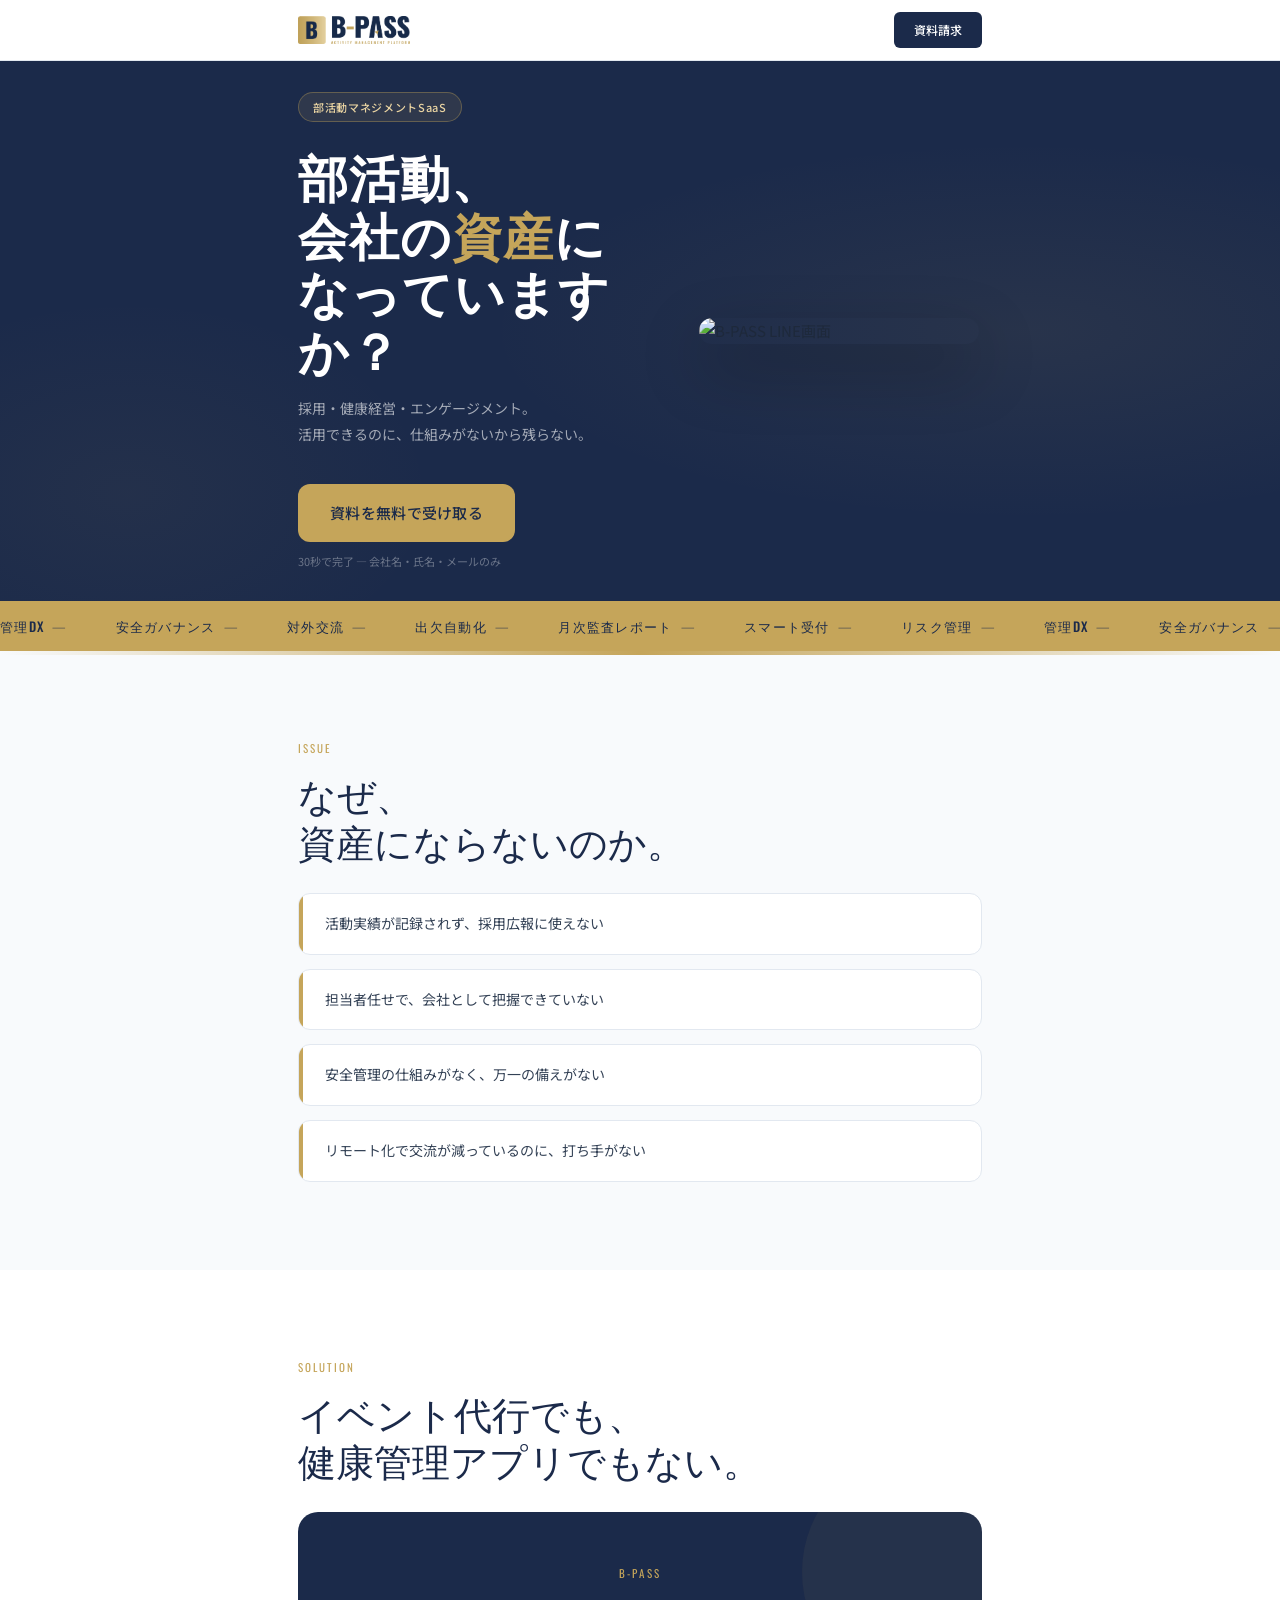
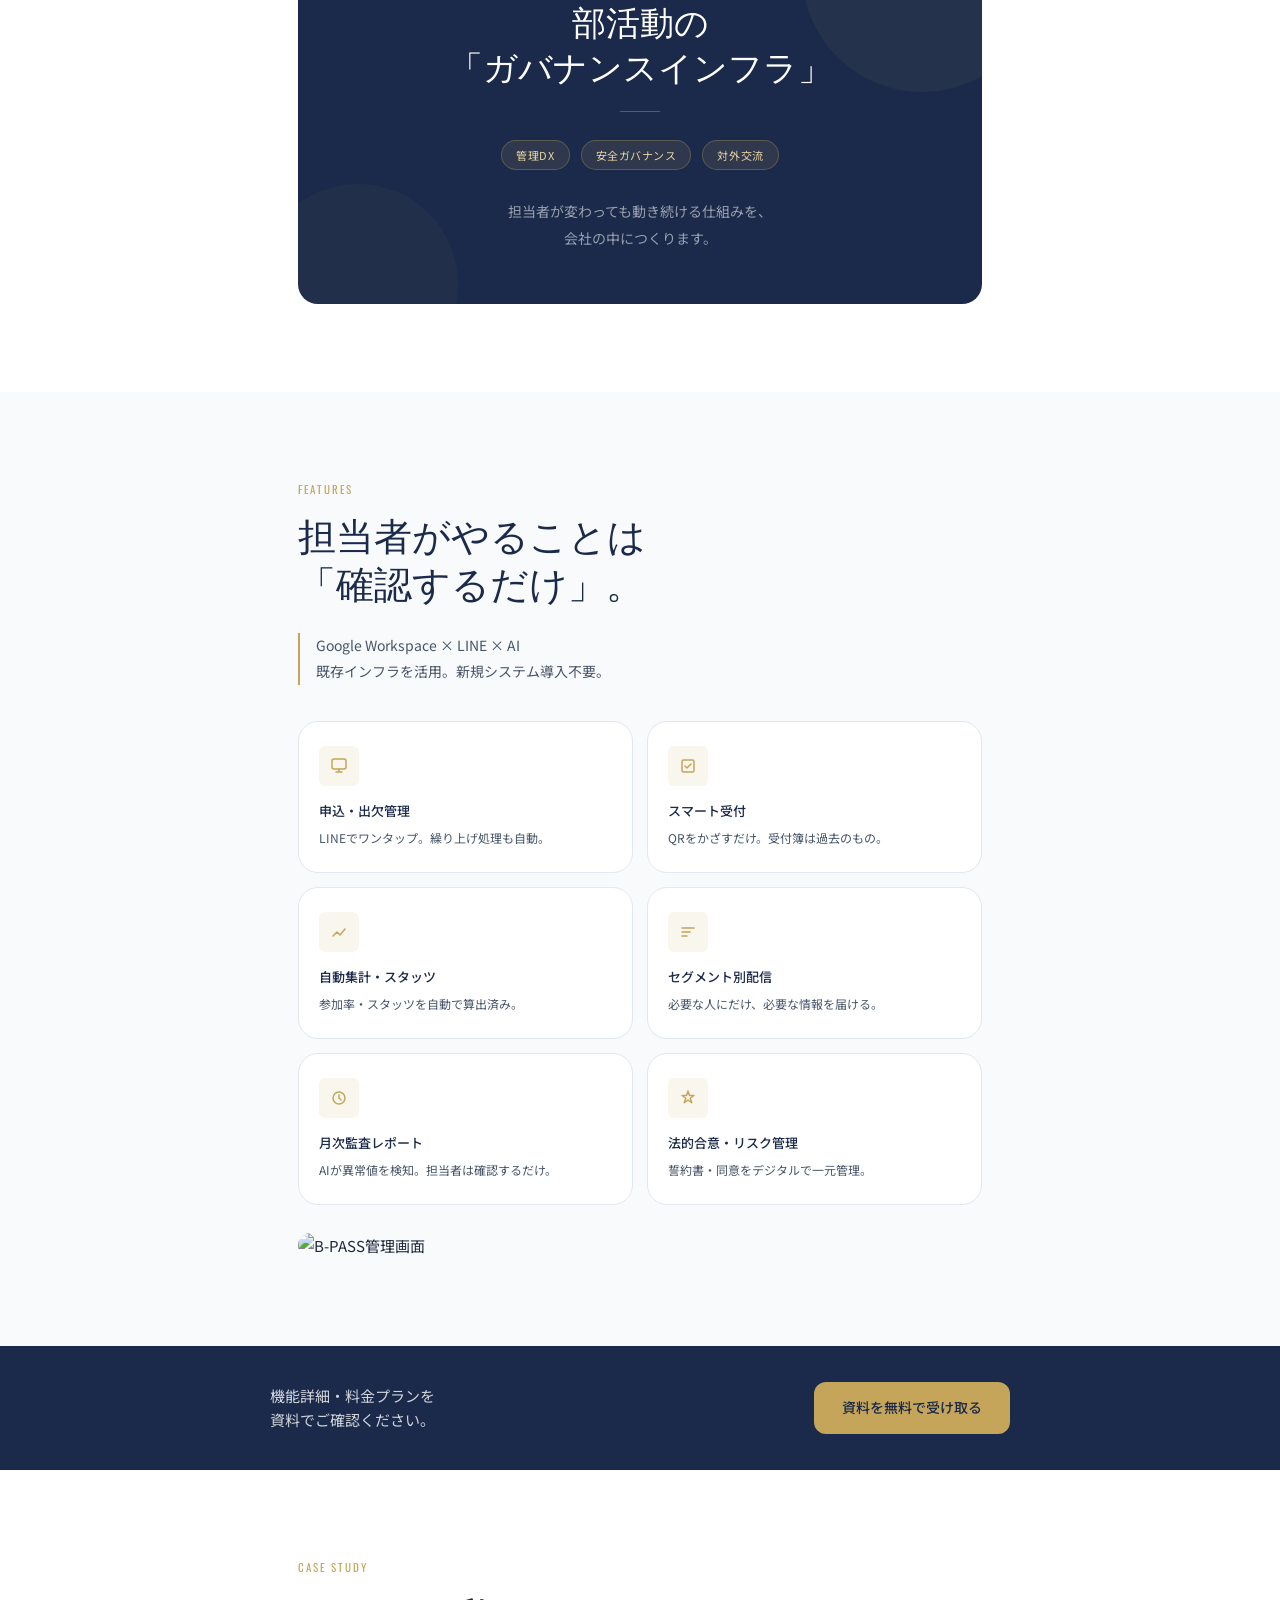
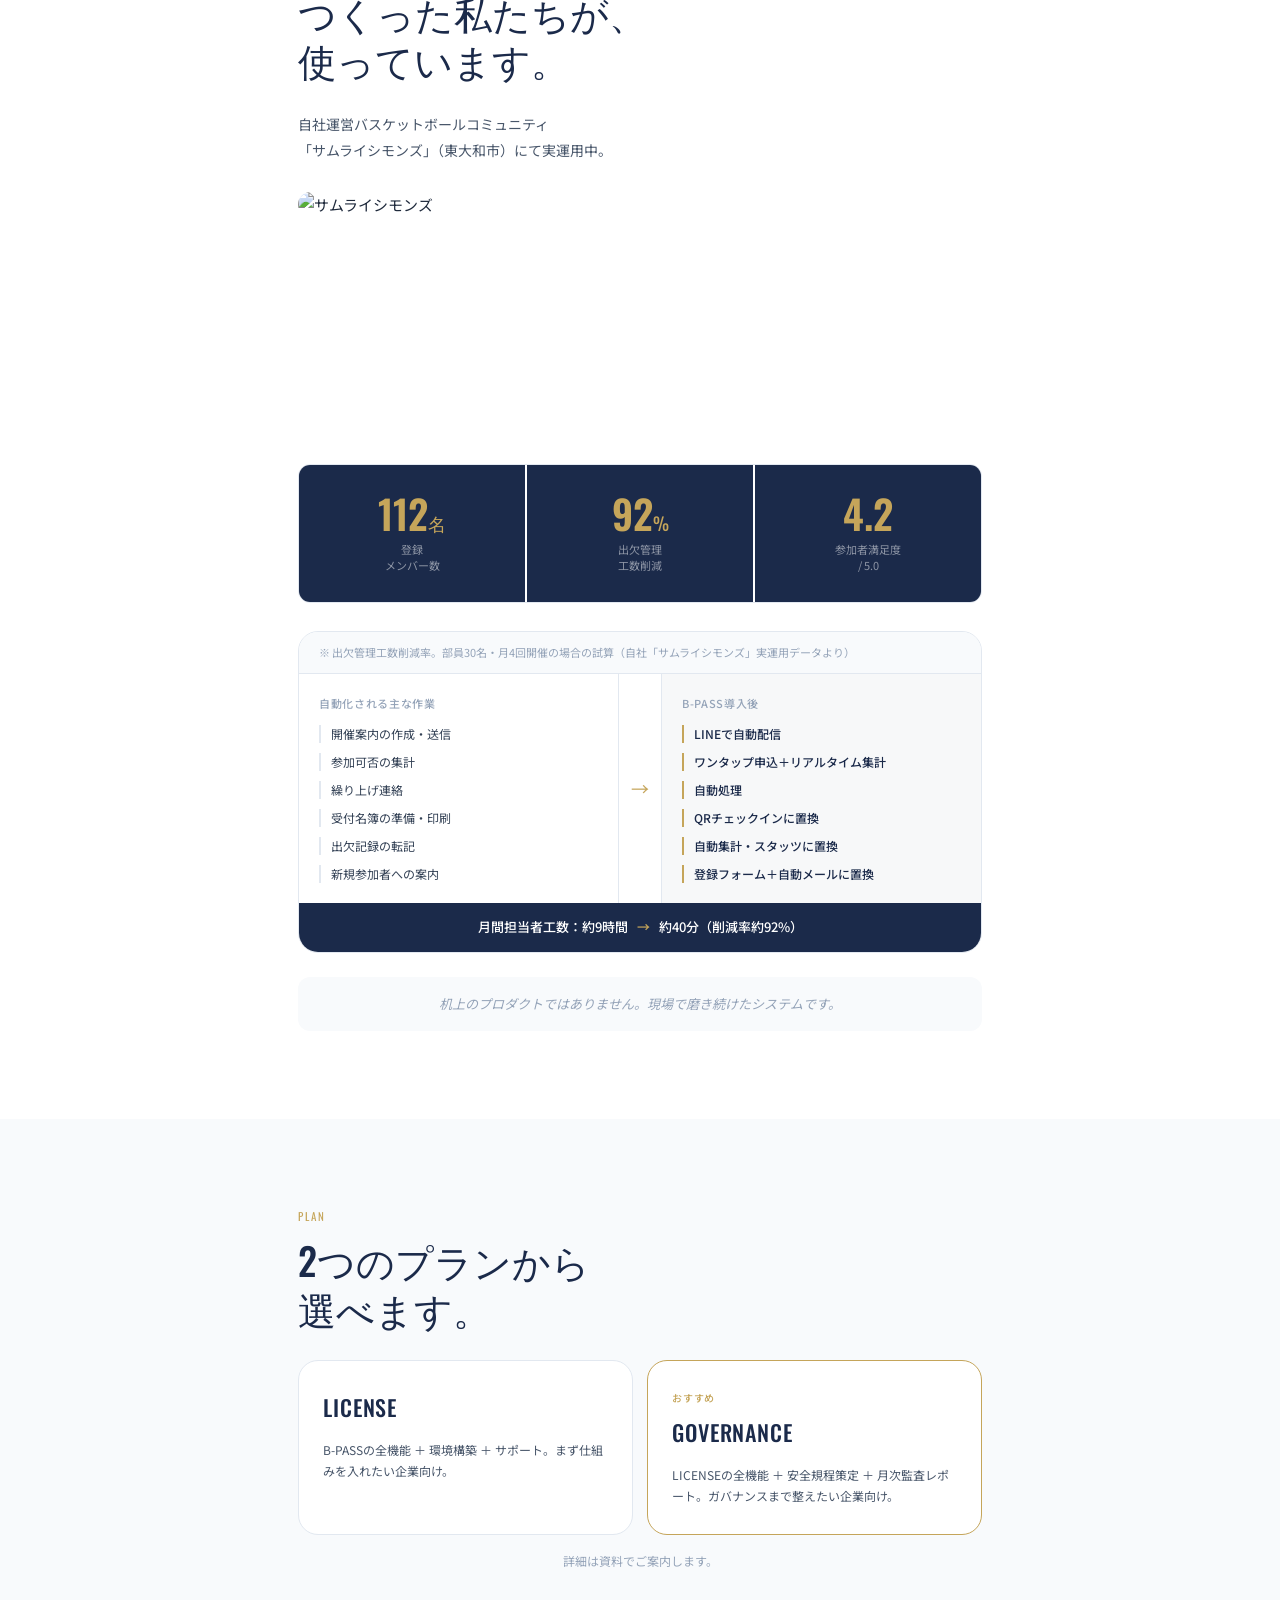
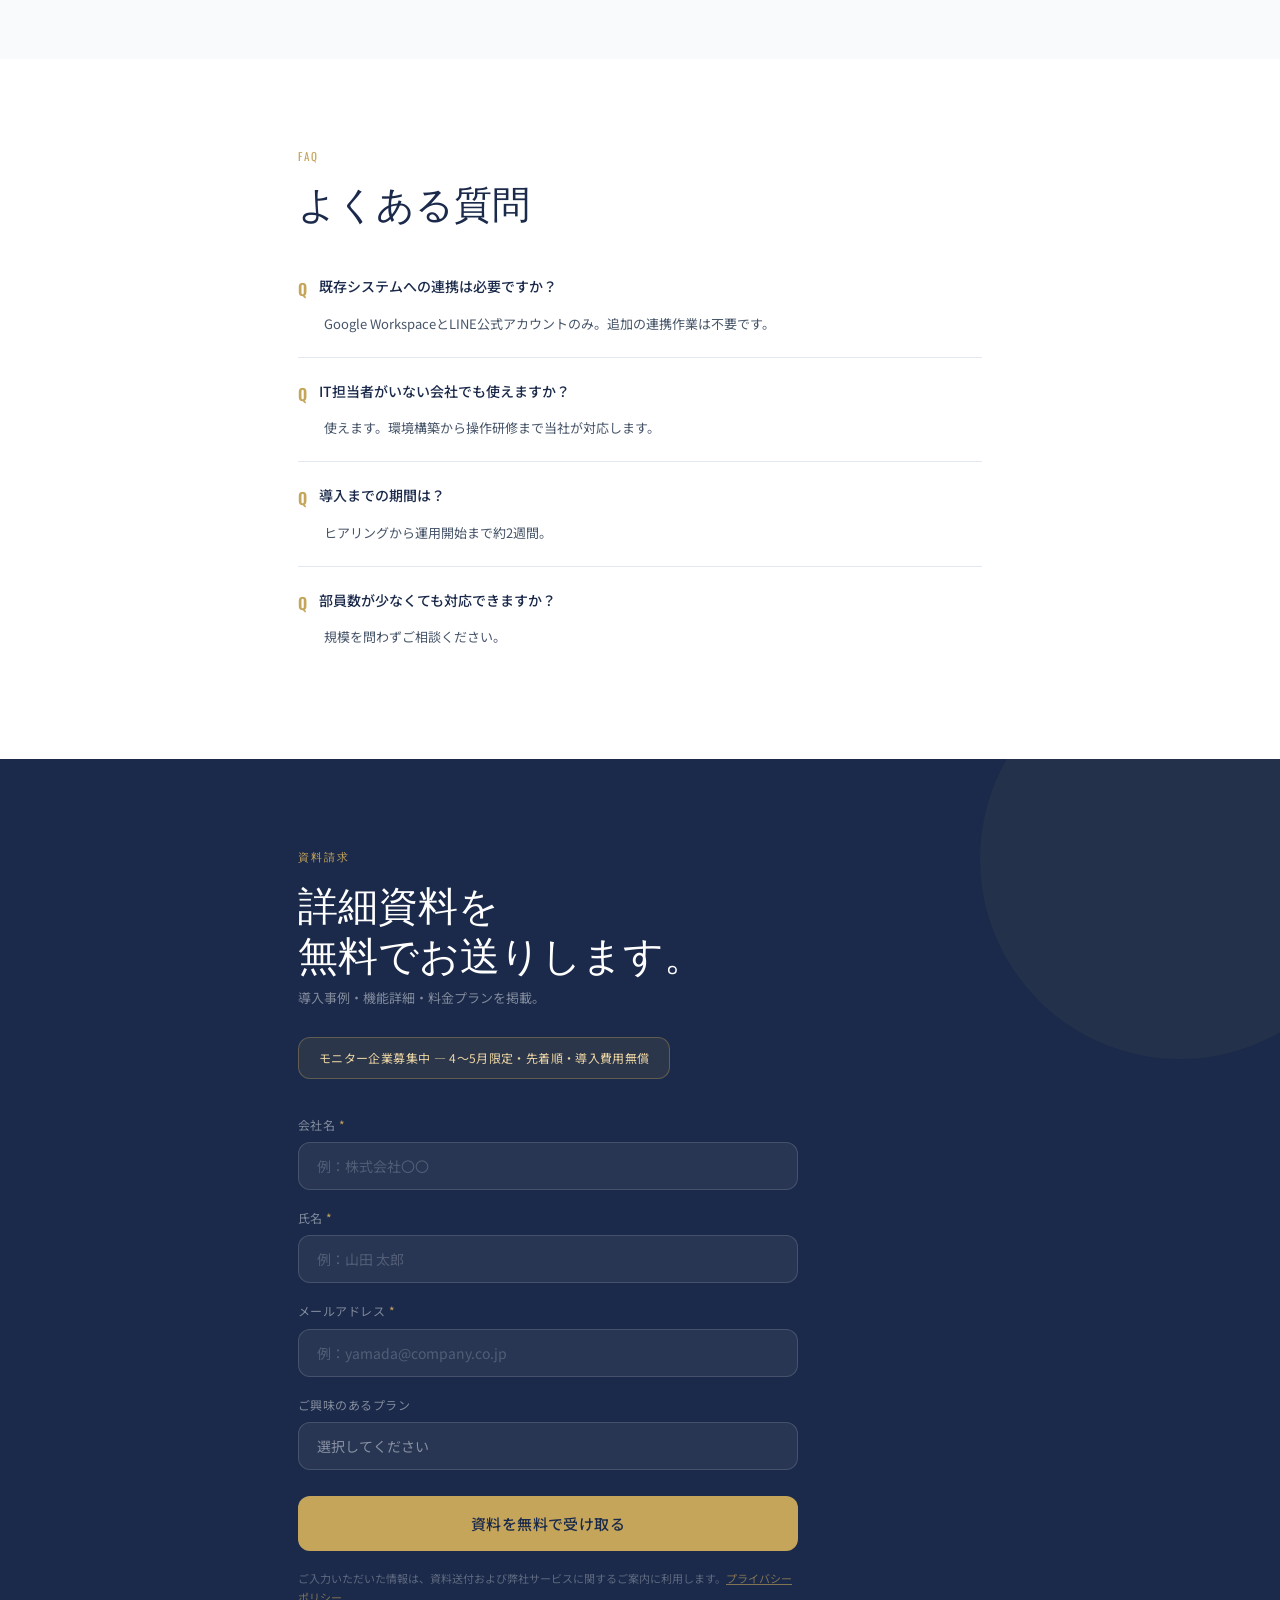
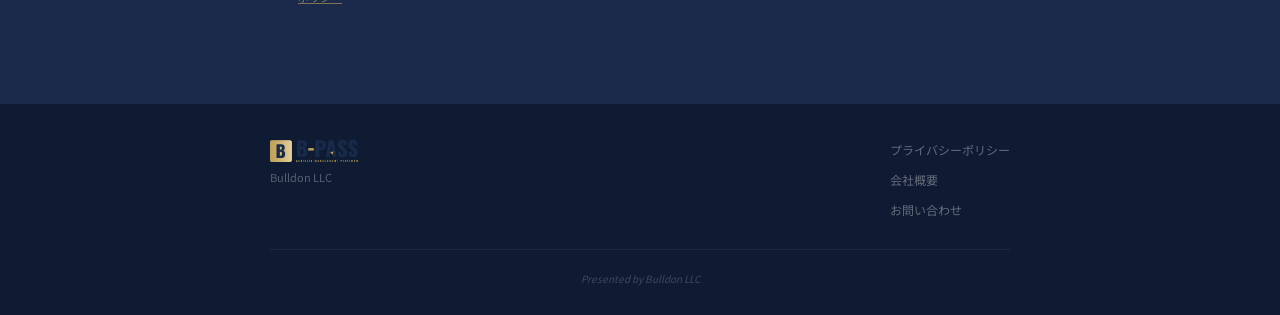
==== commit cfec8e8b: "update CTA headline" ====
--- a/index.html
+++ b/index.html
@@ -273,7 +273,7 @@
   <section class="cta-final" id="form">
     <div class="container">
       <p class="eyebrow cta-final-eyebrow">資料請求</p>
-      <h2 class="cta-final-h2">まず、資料を<br>見てください。</h2>
+      <h2 class="cta-final-h2">詳細資料を<br>無料でお送りします。</h2>
       <p class="cta-final-sub">導入事例・機能詳細・料金プランを掲載。</p>
       <div class="monitor-badge">モニター企業募集中 — 4〜5月限定・先着順・導入費用無償</div>
       <form class="form" id="requestForm">
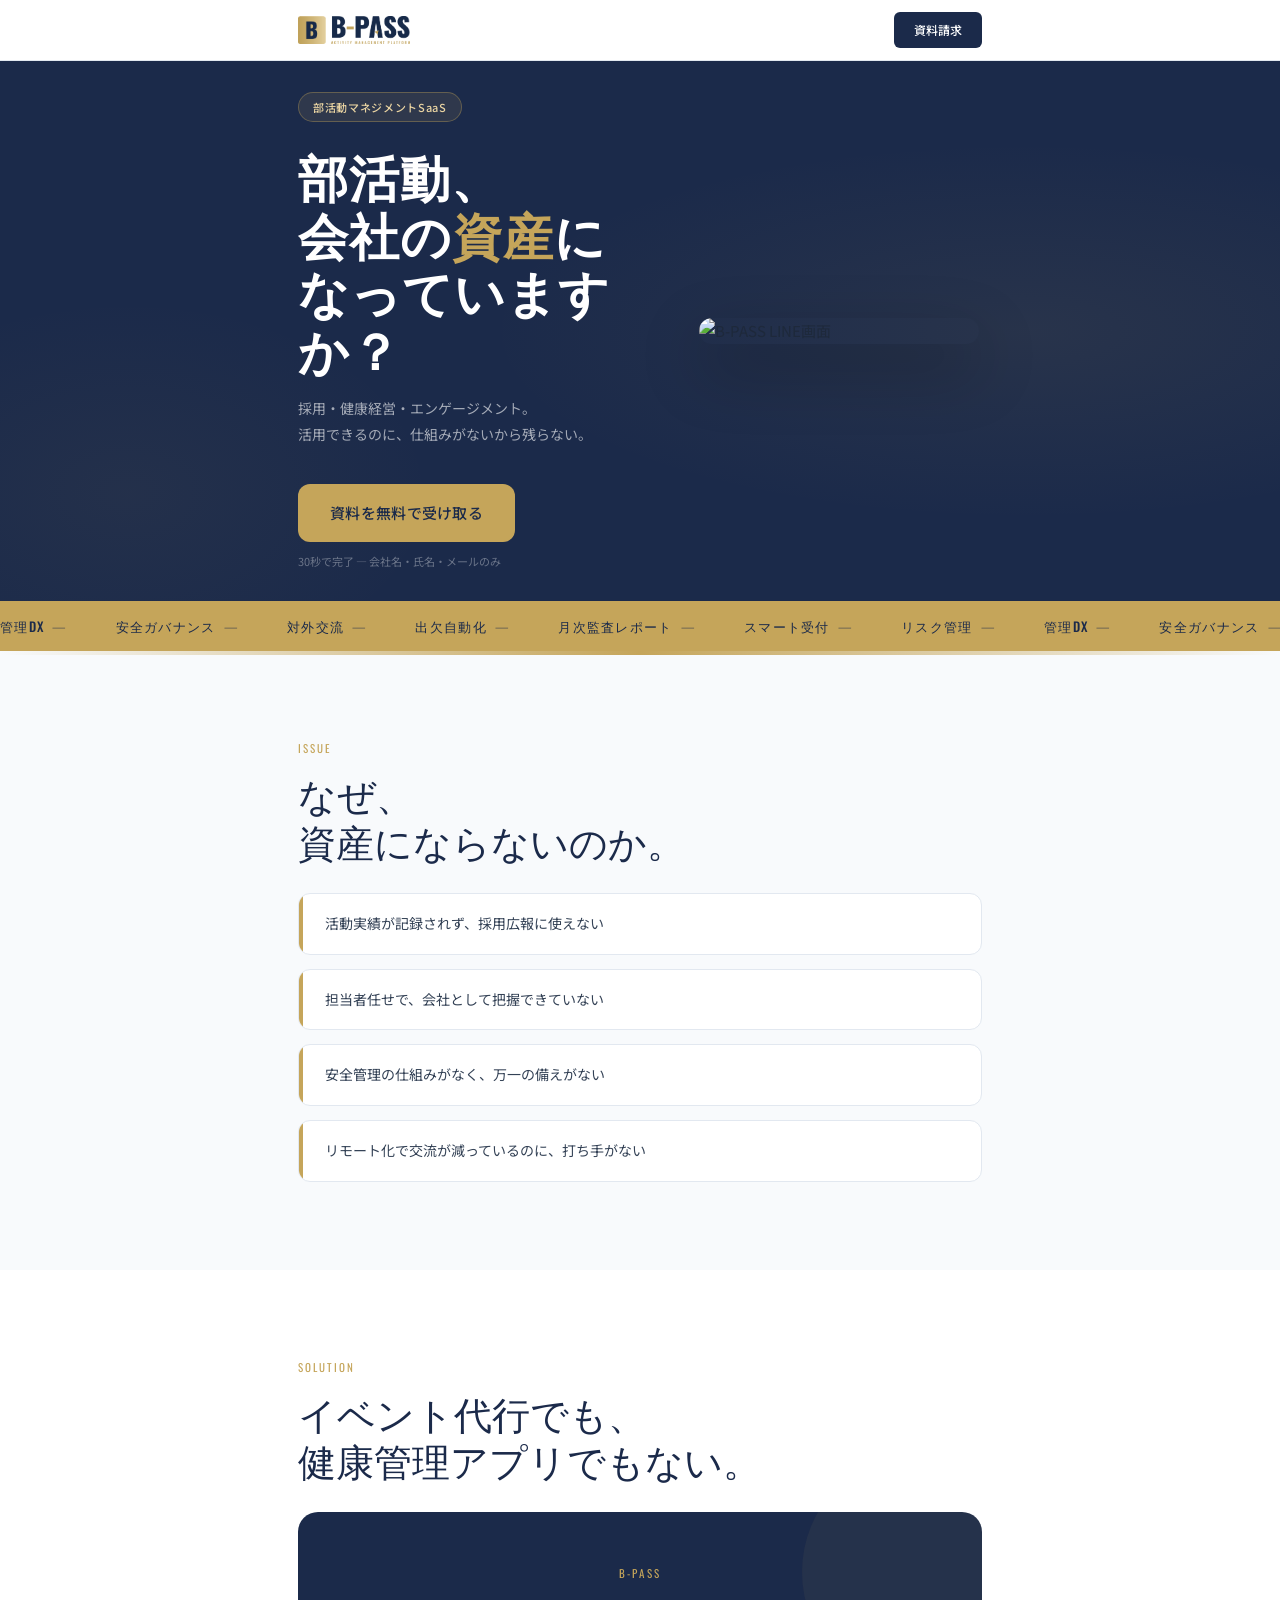
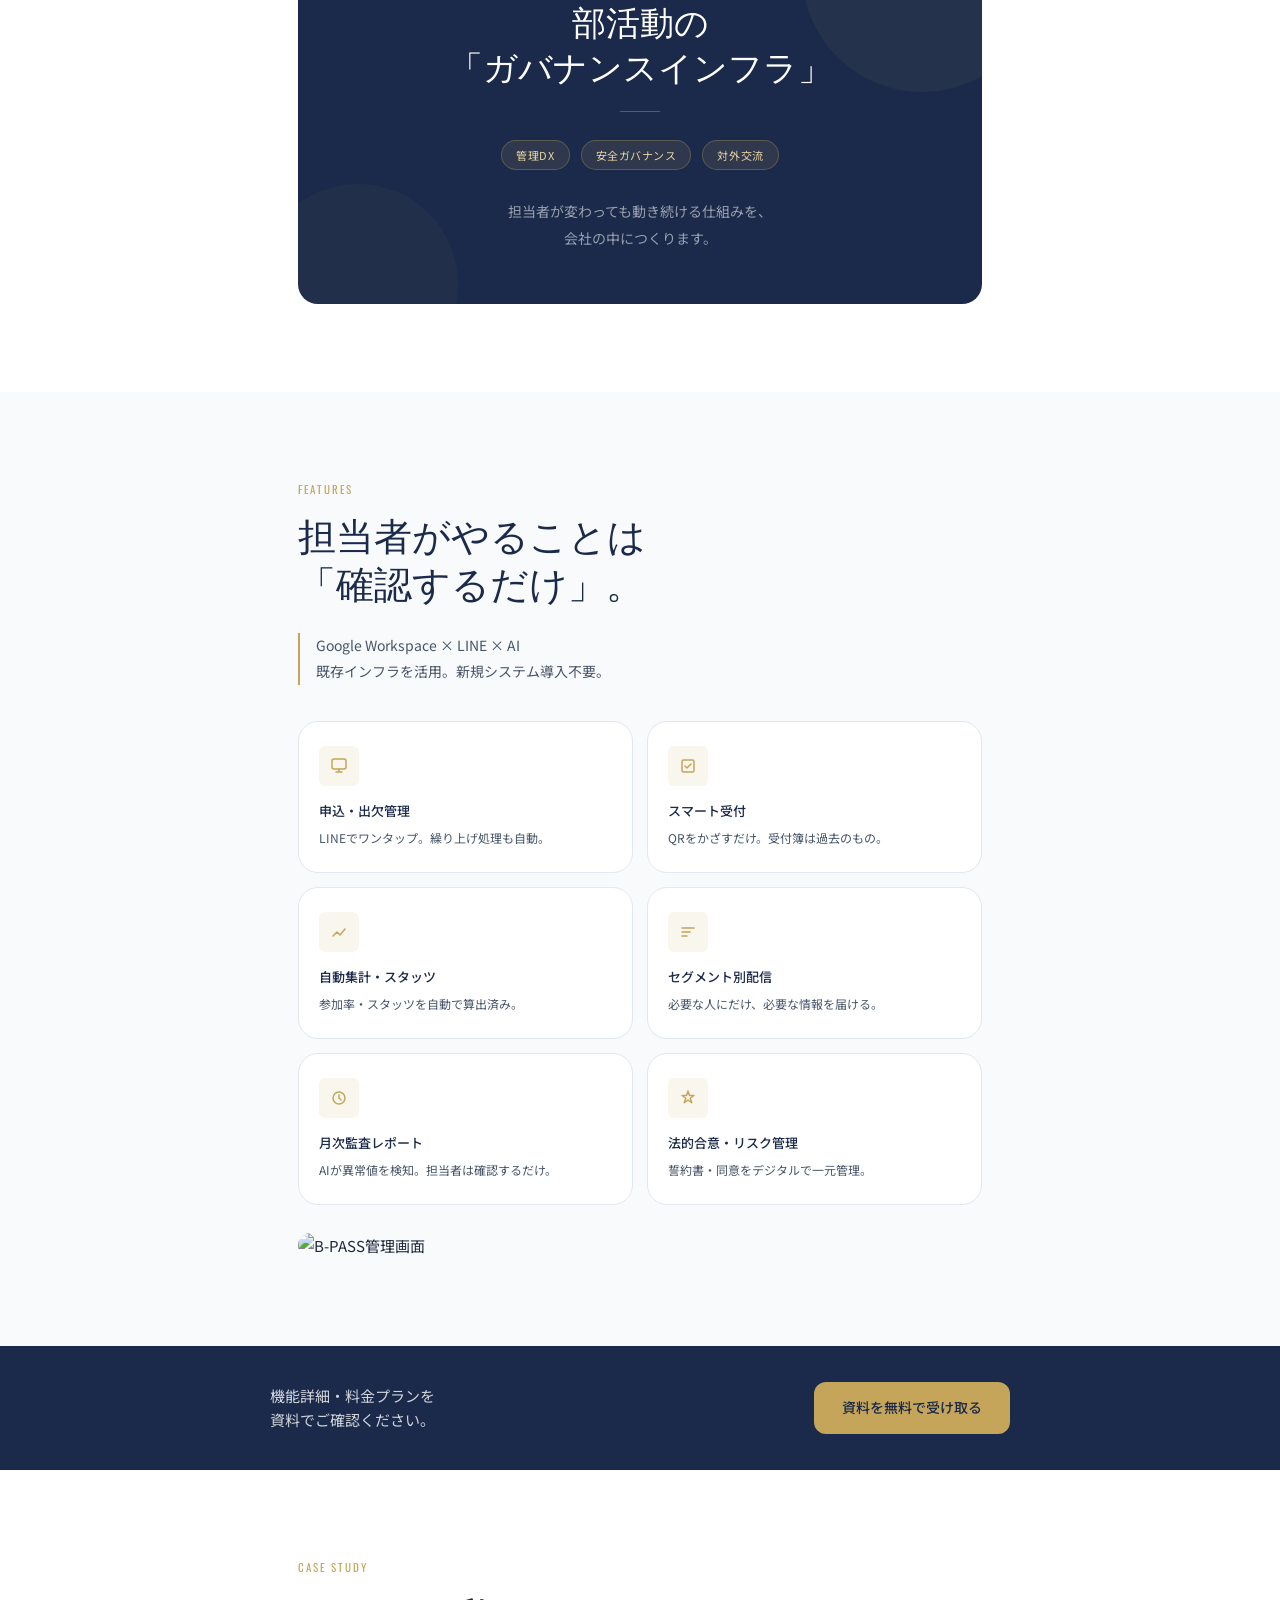
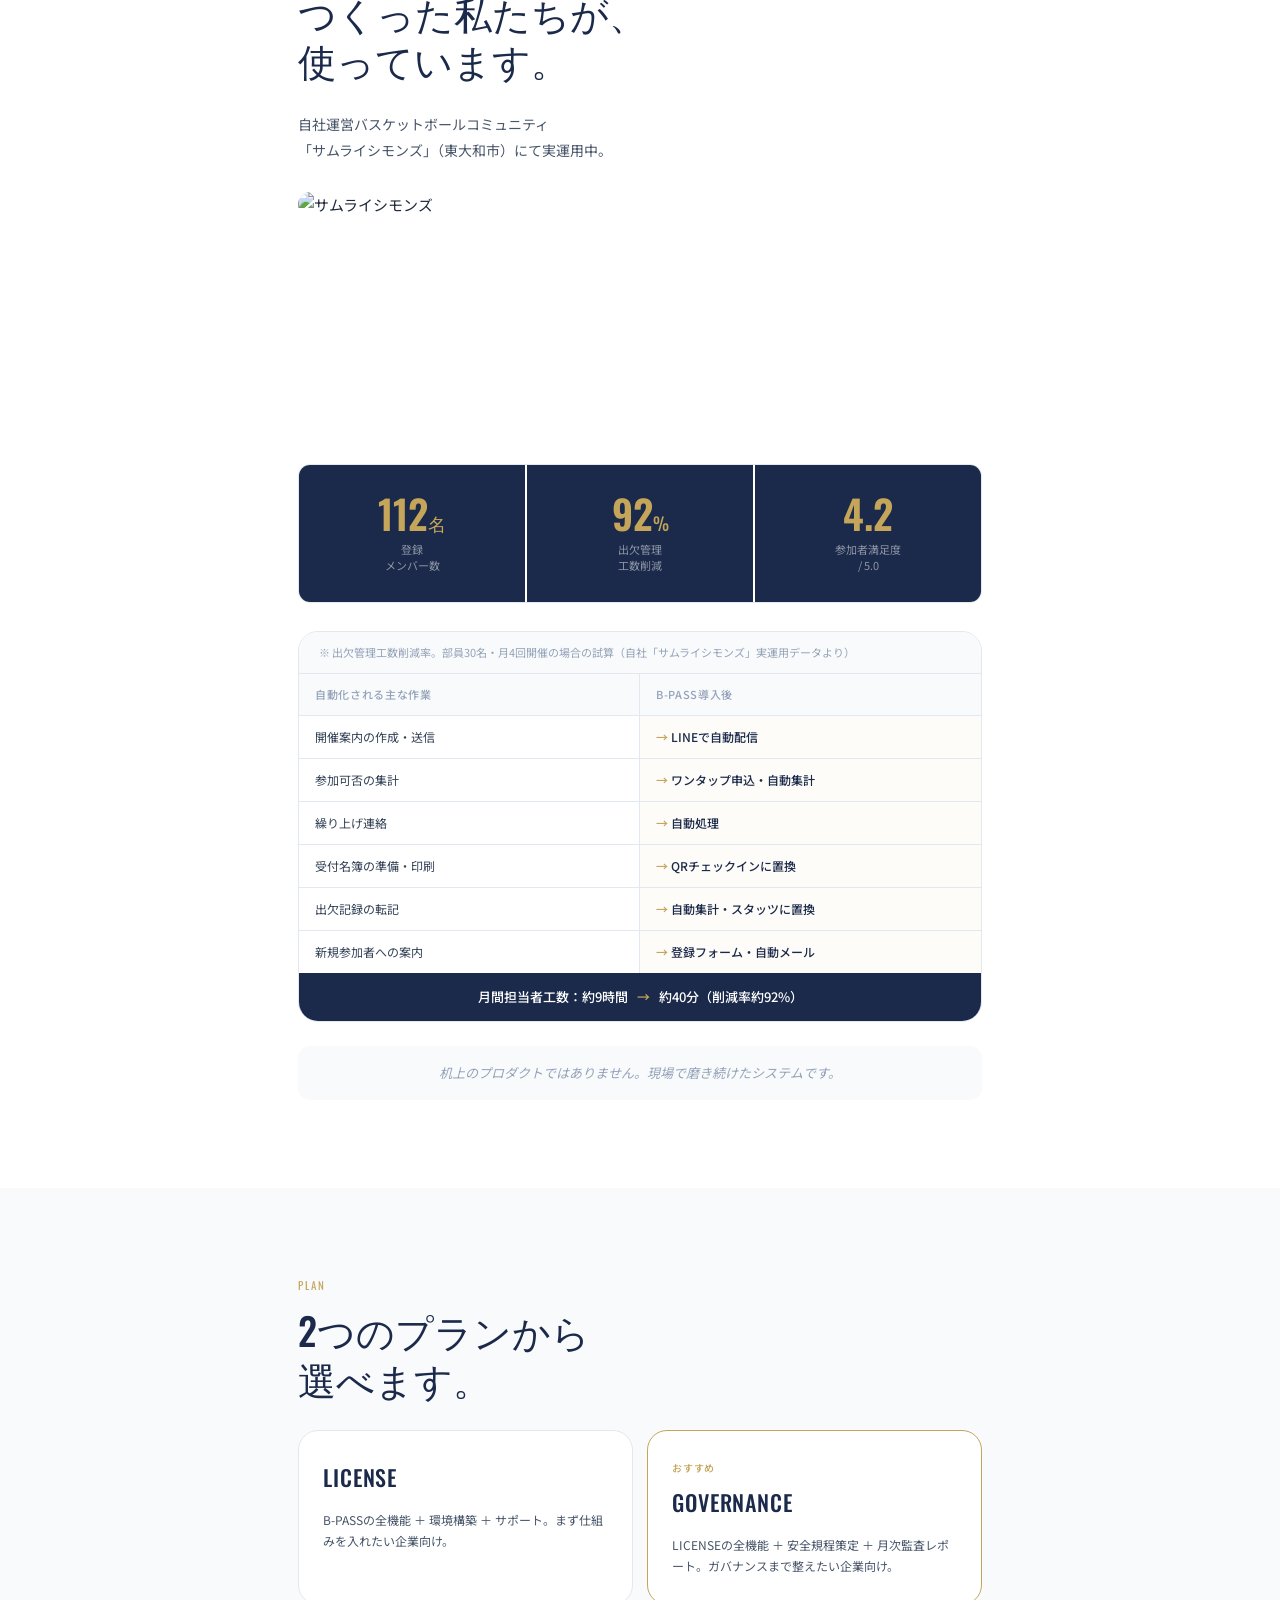
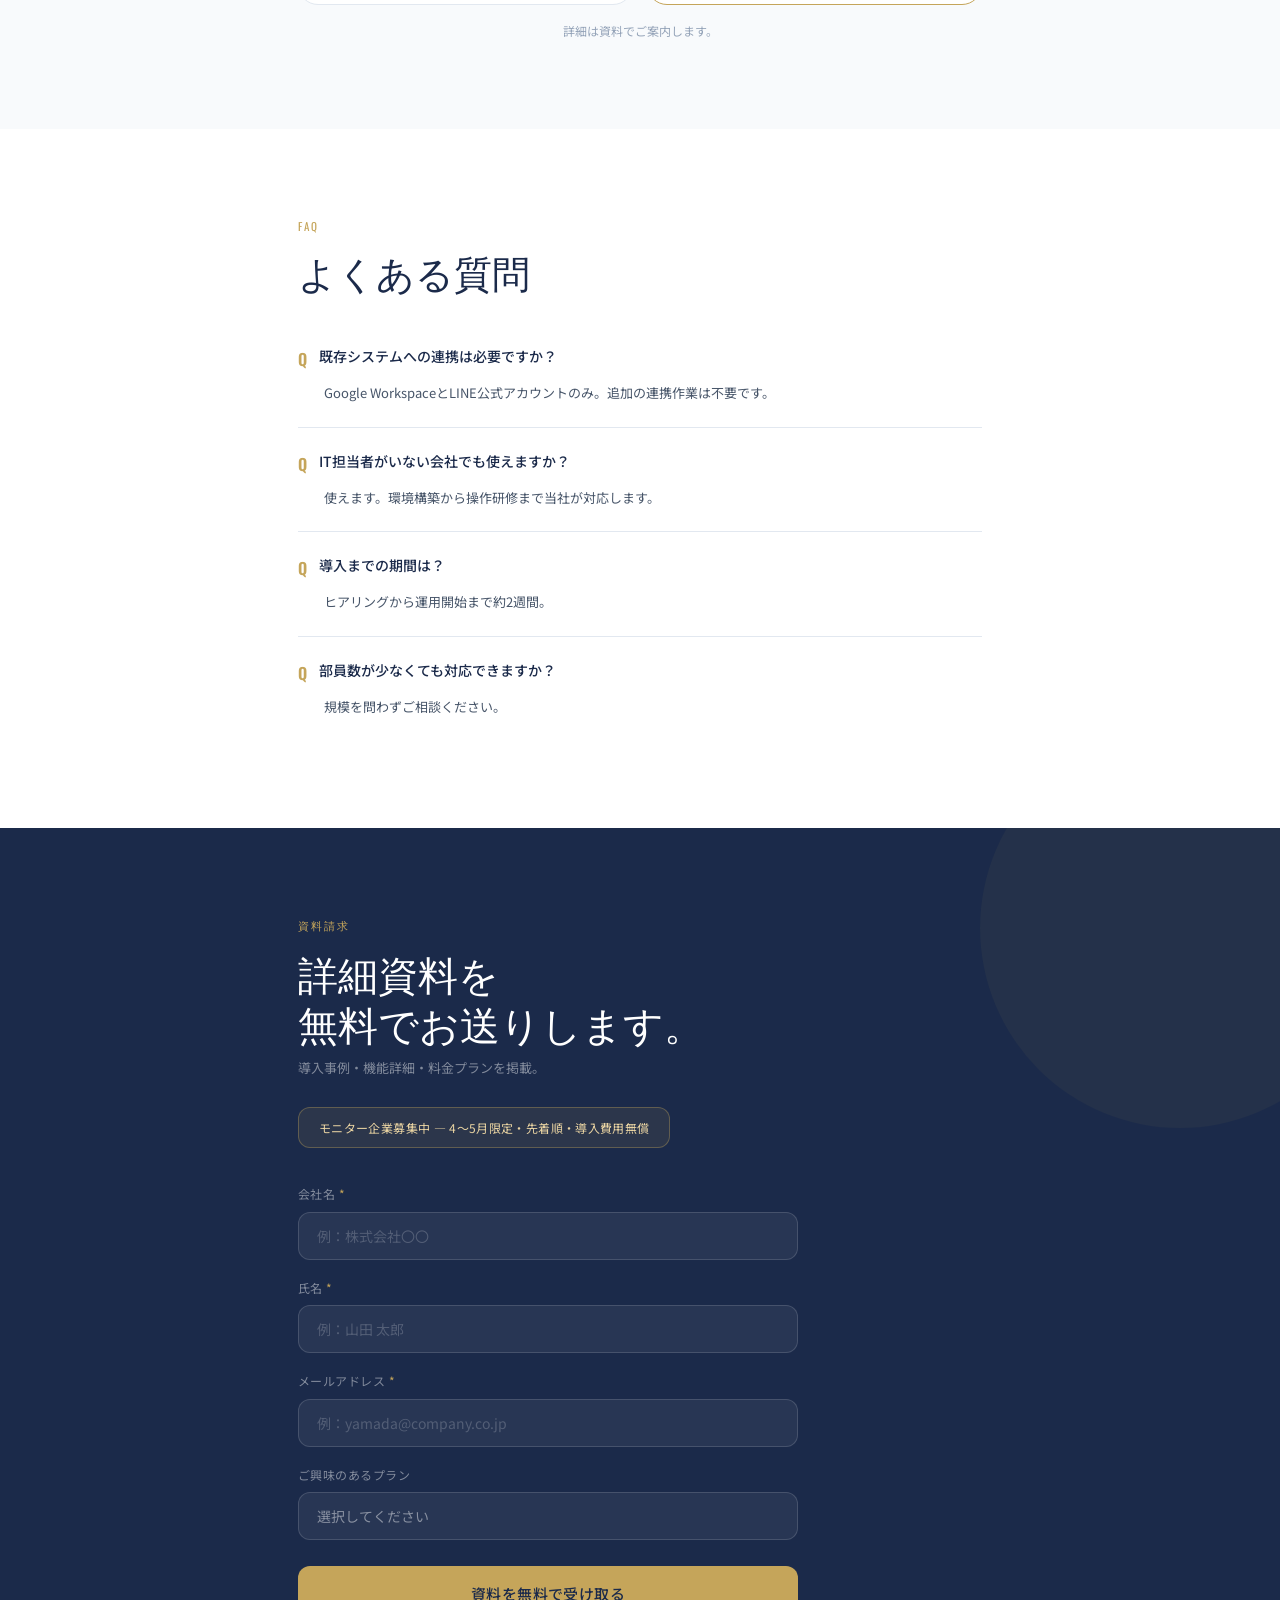
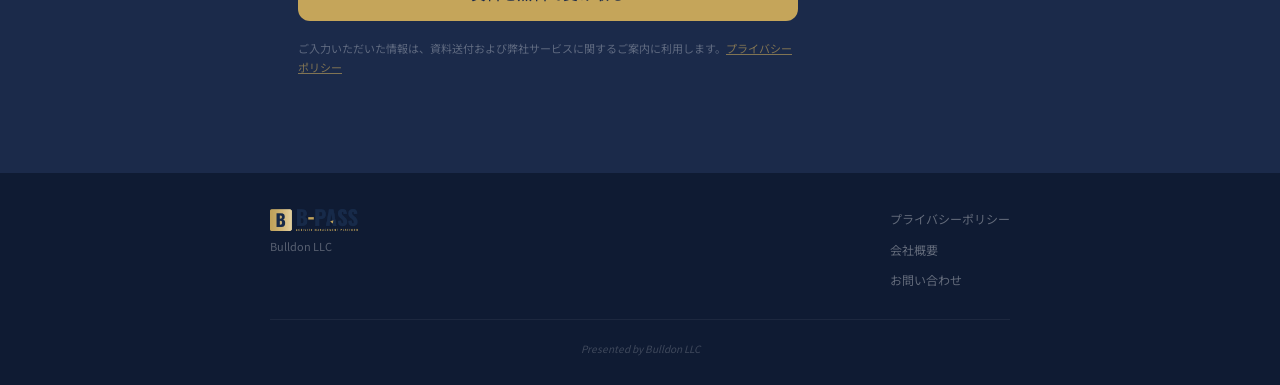
==== commit 30f169e7: "fix proof trial table layout for mobile" ====
--- a/index.html
+++ b/index.html
@@ -190,29 +190,34 @@
       </div>
       <div class="proof-trial">
         <p class="proof-trial-note">※ 出欠管理工数削減率。部員30名・月4回開催の場合の試算（自社「サムライシモンズ」実運用データより）</p>
-        <div class="proof-trial-grid">
-          <div class="proof-trial-col proof-trial-before">
-            <p class="proof-trial-label">自動化される主な作業</p>
-            <ul>
-              <li>開催案内の作成・送信</li>
-              <li>参加可否の集計</li>
-              <li>繰り上げ連絡</li>
-              <li>受付名簿の準備・印刷</li>
-              <li>出欠記録の転記</li>
-              <li>新規参加者への案内</li>
-            </ul>
-          </div>
-          <div class="proof-trial-arrow">→</div>
-          <div class="proof-trial-col proof-trial-after">
-            <p class="proof-trial-label">B-PASS導入後</p>
-            <ul>
-              <li>LINEで自動配信</li>
-              <li>ワンタップ申込＋リアルタイム集計</li>
-              <li>自動処理</li>
-              <li>QRチェックインに置換</li>
-              <li>自動集計・スタッツに置換</li>
-              <li>登録フォーム＋自動メールに置換</li>
-            </ul>
+        <div class="proof-trial-table">
+          <div class="proof-trial-row proof-trial-header">
+            <div class="proof-trial-cell">自動化される主な作業</div>
+            <div class="proof-trial-cell">B-PASS導入後</div>
+          </div>
+          <div class="proof-trial-row">
+            <div class="proof-trial-cell">開催案内の作成・送信</div>
+            <div class="proof-trial-cell proof-trial-after-cell">LINEで自動配信</div>
+          </div>
+          <div class="proof-trial-row">
+            <div class="proof-trial-cell">参加可否の集計</div>
+            <div class="proof-trial-cell proof-trial-after-cell">ワンタップ申込・自動集計</div>
+          </div>
+          <div class="proof-trial-row">
+            <div class="proof-trial-cell">繰り上げ連絡</div>
+            <div class="proof-trial-cell proof-trial-after-cell">自動処理</div>
+          </div>
+          <div class="proof-trial-row">
+            <div class="proof-trial-cell">受付名簿の準備・印刷</div>
+            <div class="proof-trial-cell proof-trial-after-cell">QRチェックインに置換</div>
+          </div>
+          <div class="proof-trial-row">
+            <div class="proof-trial-cell">出欠記録の転記</div>
+            <div class="proof-trial-cell proof-trial-after-cell">自動集計・スタッツに置換</div>
+          </div>
+          <div class="proof-trial-row">
+            <div class="proof-trial-cell">新規参加者への案内</div>
+            <div class="proof-trial-cell proof-trial-after-cell">登録フォーム・自動メール</div>
           </div>
         </div>
         <div class="proof-trial-result">
--- a/assets/css/style.css
+++ b/assets/css/style.css
@@ -524,18 +524,85 @@
 
 /* ─── RESPONSIVE ─── */
 @media (max-width: 640px) {
-  .hero-inner { grid-template-columns: 1fr; min-height: auto; padding: 48px 28px; }
+  /* Hero */
+  .hero { padding: 0; }
+  .hero-inner {
+    grid-template-columns: 1fr;
+    min-height: auto;
+    padding: 40px 24px 36px;
+    gap: 28px;
+  }
   .hero-visual { display: none; }
+  .hero-h1 { font-size: 32px; }
+  .hero-badge { font-size: 11px; }
+  .btn-hero { width: 100%; text-align: center; padding: 14px 20px; }
+
+  /* Strip */
   .strip-inner { animation-duration: 12s; }
-  .feat-grid { grid-template-columns: 1fr 1fr; }
-  .plan-grid { grid-template-columns: 1fr; }
-  .stats-grid { grid-template-columns: repeat(3, 1fr); }
-  .cta-mid-inner { flex-direction: column; }
-  .footer-inner { flex-direction: column; }
-  .solution-card { padding: 36px 24px; }
-}
+
+  /* Sections */
+  .issue, .solution, .features, .proof, .plan, .faq { padding: 56px 0; }
+
+  /* Quote */
+  .quote-item { border-radius: var(--radius-sm); }
+
+  /* Solution */
+  .solution-card { padding: 32px 20px; }
+  .solution-headline { font-size: 22px; }
+
+  /* Features */
+  .feat-grid { grid-template-columns: 1fr 1fr; gap: 10px; }
+  .feat-card { padding: 16px 12px; }
+  .feat-name { font-size: 12px; }
+  .feat-desc { font-size: 11px; }
+
+  /* CTA mid */
+  .cta-mid-inner { flex-direction: column; gap: 14px; }
+  .cta-mid-text { font-size: 13px; }
+  .btn-primary { width: 100%; text-align: center; }
+
+  /* Proof stats */
+  .stats-grid { grid-template-columns: repeat(3, 1fr); gap: 2px; }
+  .stat-card { padding: 16px 8px; }
+  .stat-num { font-size: 26px; }
+  .stat-unit { font-size: 13px; }
+  .stat-label { font-size: 10px; }
+  .proof-img { height: 180px; }
+
+  /* Proof trial */
+  .proof-trial-grid {
+    grid-template-columns: 1fr;
+  }
+  .proof-trial-arrow {
+    padding: 10px;
+    border-left: none;
+    border-right: none;
+    border-top: 0.5px solid var(--slate-200);
+    border-bottom: 0.5px solid var(--slate-200);
+    font-size: 20px;
+  }
+  .proof-trial-col { padding: 16px; }
+  .proof-trial-col ul li { font-size: 12px; word-break: keep-all; }
+  .proof-trial-after { border-top: 0.5px solid var(--slate-200); }
+  .proof-trial-result { font-size: 12px; padding: 14px 16px; }
+
+  /* Plan */
+  .plan-grid { grid-template-columns: 1fr; gap: 12px; }
+
+  /* CTA Final */
+  .cta-final { padding: 56px 0 64px; }
+  .cta-final-h2 { font-size: 26px; }
+  .monitor-badge { font-size: 11px; padding: 8px 14px; }
+  .btn-submit { font-size: 14px; padding: 15px 20px; }
+
+  /* Footer */
+  .footer-inner { flex-direction: column; gap: 16px; }
+}
+
 @media (max-width: 400px) {
   .feat-grid { grid-template-columns: 1fr; }
+  .stat-num { font-size: 22px; }
+  .stat-unit { font-size: 11px; }
 }
 
 /* ─── ANIMATIONS ─── */
@@ -708,3 +775,39 @@
     transform: rotate(90deg);
   }
 }
+
+/* ─── PROOF TRIAL TABLE (new) ─── */
+.proof-trial-table { width: 100%; border-collapse: collapse; }
+.proof-trial-row {
+  display: grid;
+  grid-template-columns: 1fr 1fr;
+  border-bottom: 0.5px solid var(--slate-200);
+}
+.proof-trial-row:last-child { border-bottom: none; }
+.proof-trial-header .proof-trial-cell {
+  font-size: 11px;
+  font-weight: 500;
+  color: var(--slate-400);
+  letter-spacing: 0.06em;
+  text-transform: uppercase;
+  padding: 12px 16px;
+  background: var(--off-white);
+}
+.proof-trial-cell {
+  font-size: 12px;
+  color: var(--slate-700);
+  padding: 12px 16px;
+  line-height: 1.5;
+  border-right: 0.5px solid var(--slate-200);
+}
+.proof-trial-cell:last-child { border-right: none; }
+.proof-trial-after-cell {
+  color: var(--navy);
+  font-weight: 500;
+  background: rgba(197,165,90,0.04);
+}
+.proof-trial-after-cell::before {
+  content: '→ ';
+  color: var(--gold);
+  font-weight: 600;
+}
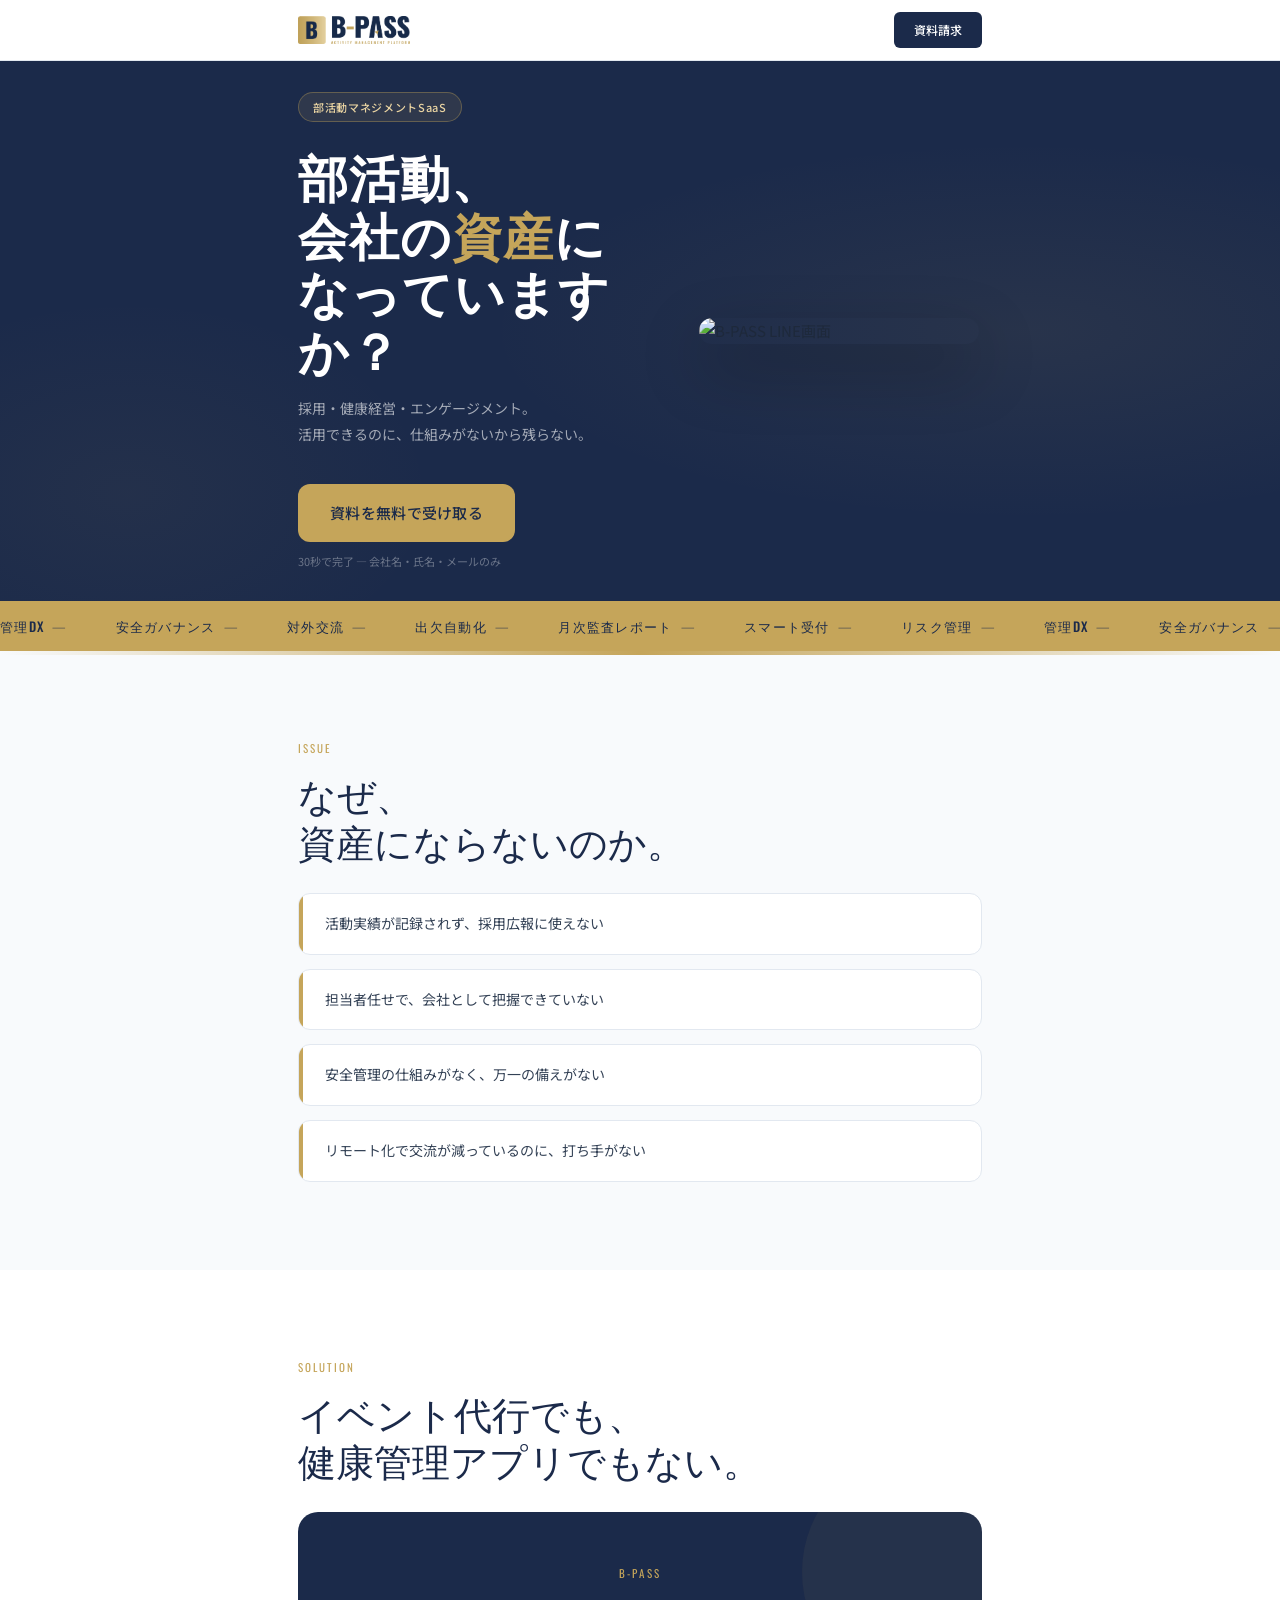
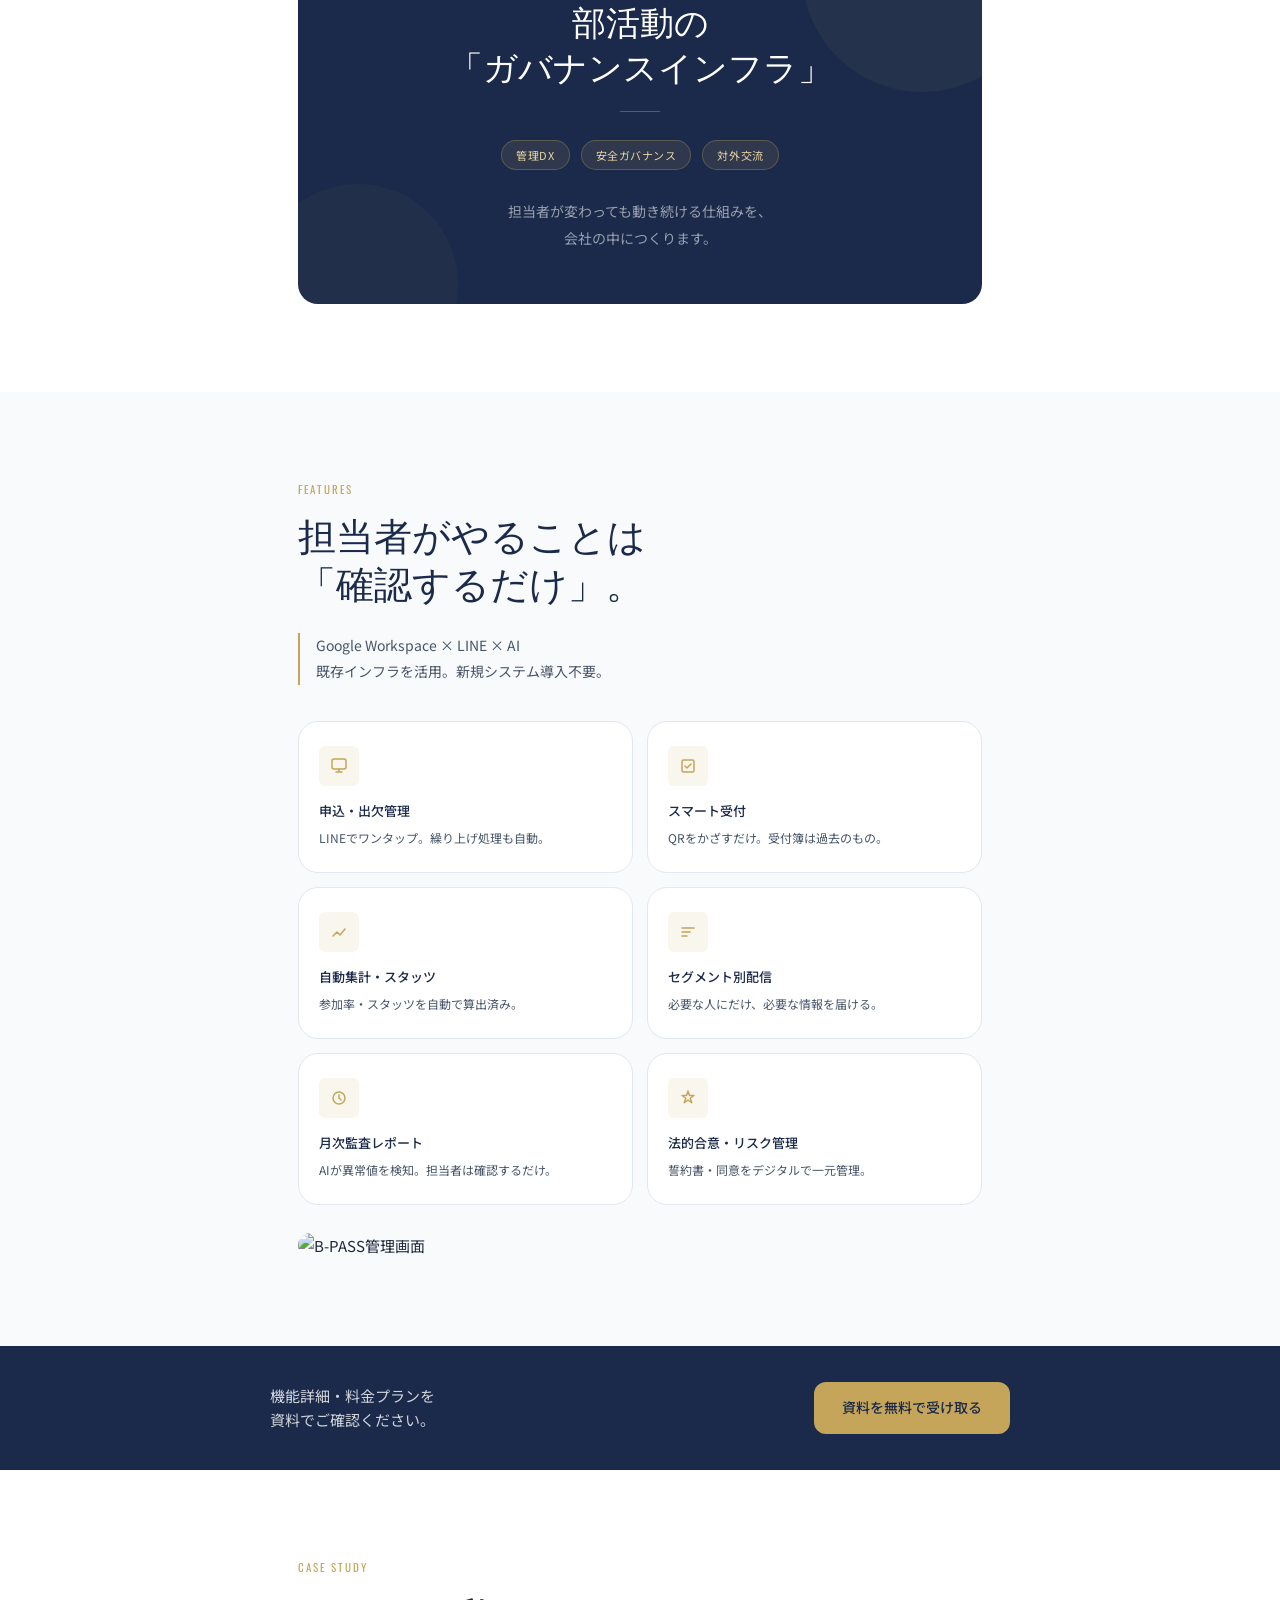
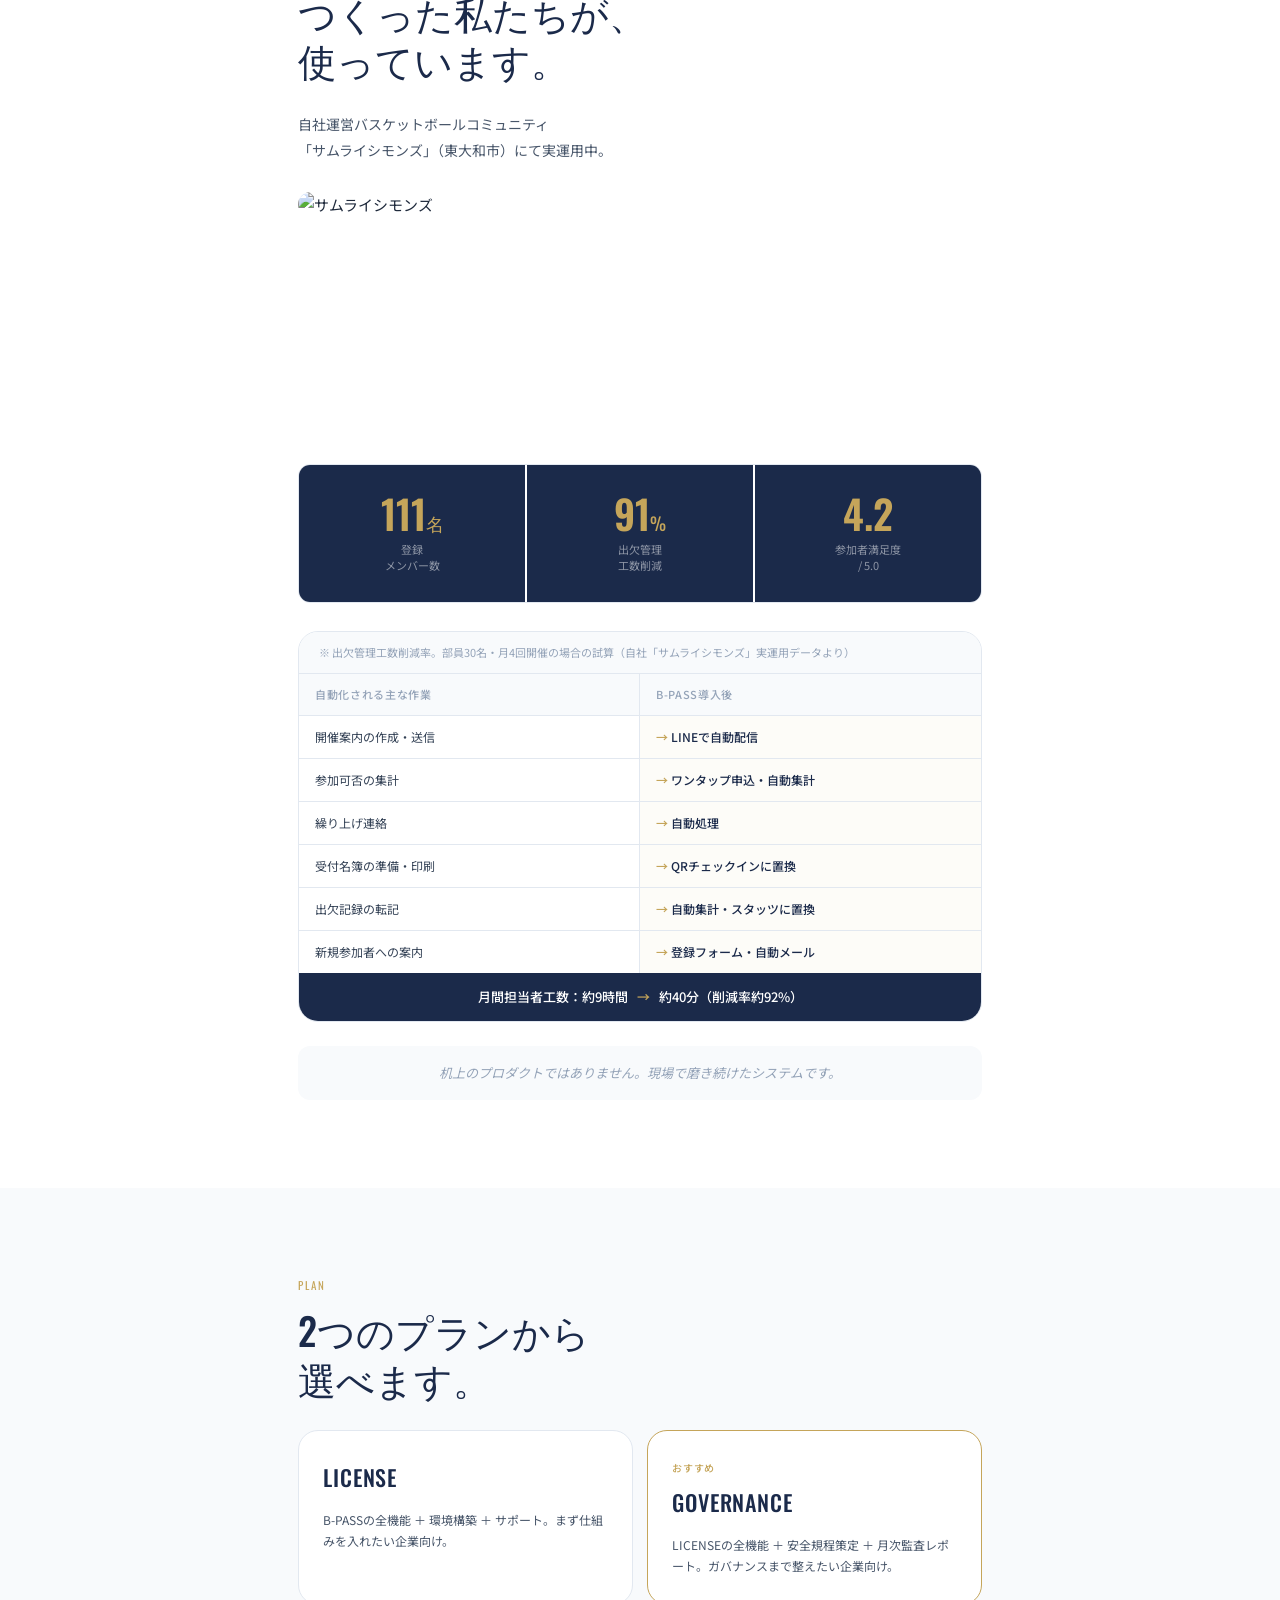
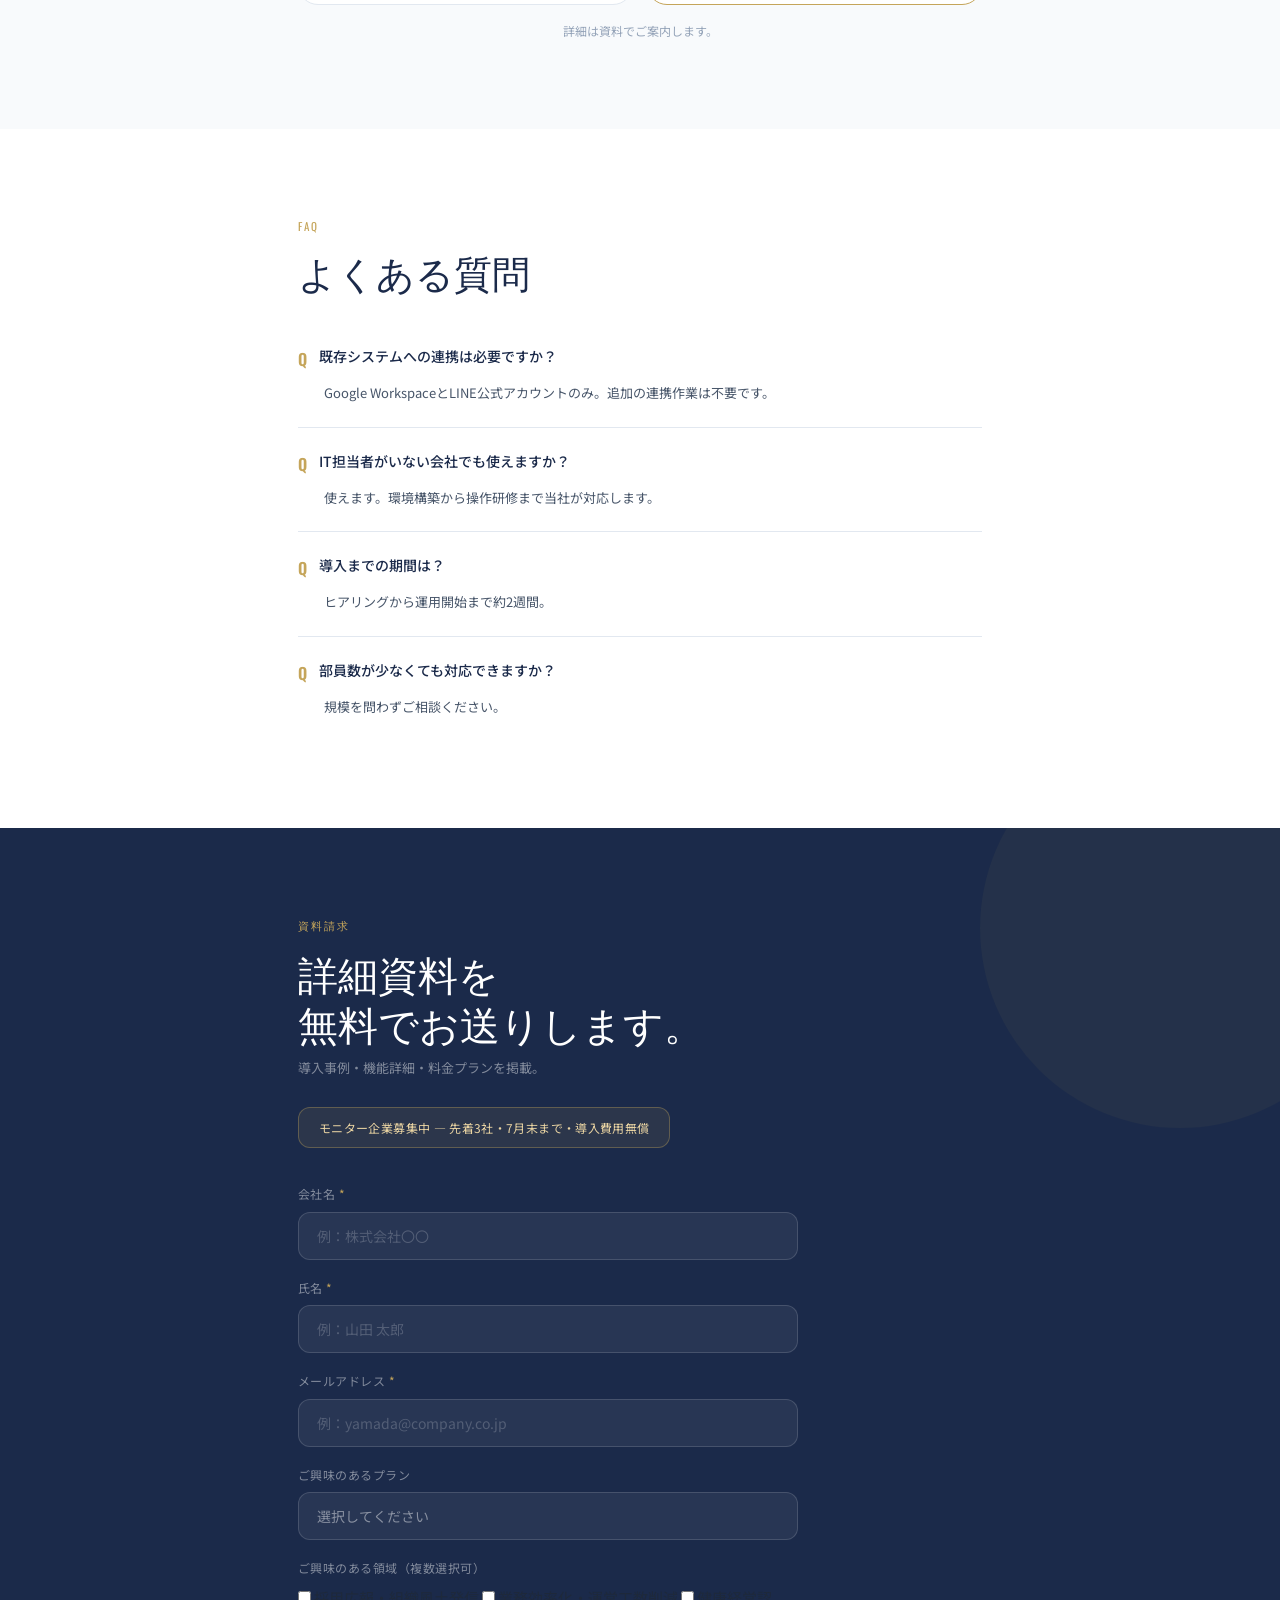
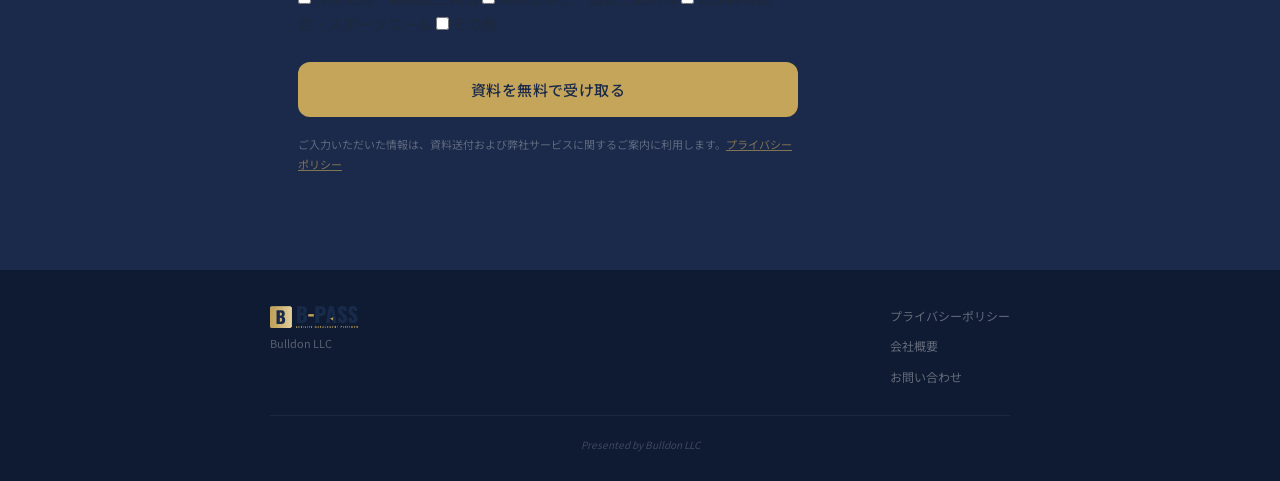
==== commit 3f84393d: "feat: LP モニター表記更新・src計測・GA4設置（大宮チラシ施策対応） ①(大宮チラシ施策・LP_Instruction_OmiyaFlyer_Tracking_v1.0): monitor" ====
--- a/index.html
+++ b/index.html
@@ -3,6 +3,14 @@
 <head>
   <meta charset="UTF-8">
   <meta name="viewport" content="width=device-width, initial-scale=1.0">
+  <!-- Google Analytics 4 -->
+  <script async src="https://www.googletagmanager.com/gtag/js?id=G-0CHDT93RZH"></script>
+  <script>
+    window.dataLayer = window.dataLayer || [];
+    function gtag(){dataLayer.push(arguments);}
+    gtag('js', new Date());
+    gtag('config', 'G-0CHDT93RZH');
+  </script>
   <title>B-PASS — 部活動マネジメントSaaS | Bulldon LLC</title>
   <meta name="description" content="採用・健康経営・エンゲージメント。活用できるのに、仕組みがないから残らない。部活動を会社の資産にする、ガバナンスインフラ。">
   <link rel="preconnect" href="https://fonts.googleapis.com">
@@ -280,7 +288,7 @@
       <p class="eyebrow cta-final-eyebrow">資料請求</p>
       <h2 class="cta-final-h2">詳細資料を<br>無料でお送りします。</h2>
       <p class="cta-final-sub">導入事例・機能詳細・料金プランを掲載。</p>
-      <div class="monitor-badge">モニター企業募集中 — 4〜5月限定・先着順・導入費用無償</div>
+      <div class="monitor-badge">モニター企業募集中 — 先着3社・7月末まで・導入費用無償</div>
       <form class="form" id="requestForm">
         <div class="form-group">
           <label class="form-label" for="company">会社名 <span class="required">*</span></label>
@@ -300,9 +308,32 @@
             <option value="">選択してください</option>
             <option value="LICENSE">LICENSE</option>
             <option value="GOVERNANCE">GOVERNANCE</option>
-            <option value="undecided">まだ決めていない</option>
+            <option value="BOTH">両方</option>
+            <option value="UNDECIDED">まだ決めていない</option>
           </select>
         </div>
+        <div class="form-group">
+          <span class="form-label">ご興味のある領域（複数選択可）</span>
+          <div class="form-checkbox-group">
+            <label class="form-checkbox-label">
+              <input class="form-checkbox" type="checkbox" name="areas" value="採用広報">
+              <span>採用広報・組織風土発信</span>
+            </label>
+            <label class="form-checkbox-label">
+              <input class="form-checkbox" type="checkbox" name="areas" value="業務効率化">
+              <span>業務効率化・運営工数削減</span>
+            </label>
+            <label class="form-checkbox-label">
+              <input class="form-checkbox" type="checkbox" name="areas" value="健康経営認定">
+              <span>健康経営認定・スポーツエール</span>
+            </label>
+            <label class="form-checkbox-label">
+              <input class="form-checkbox" type="checkbox" name="areas" value="その他">
+              <span>その他</span>
+            </label>
+          </div>
+        </div>
+        <input type="hidden" id="lead_id" name="lead_id" value="">
         <button class="btn-submit" type="submit" id="submitBtn">資料を無料で受け取る</button>
         <p class="form-privacy">ご入力いただいた情報は、資料送付および弊社サービスに関するご案内に利用します。<a href="privacy.html" class="privacy-link">プライバシーポリシー</a></p>
       </form>
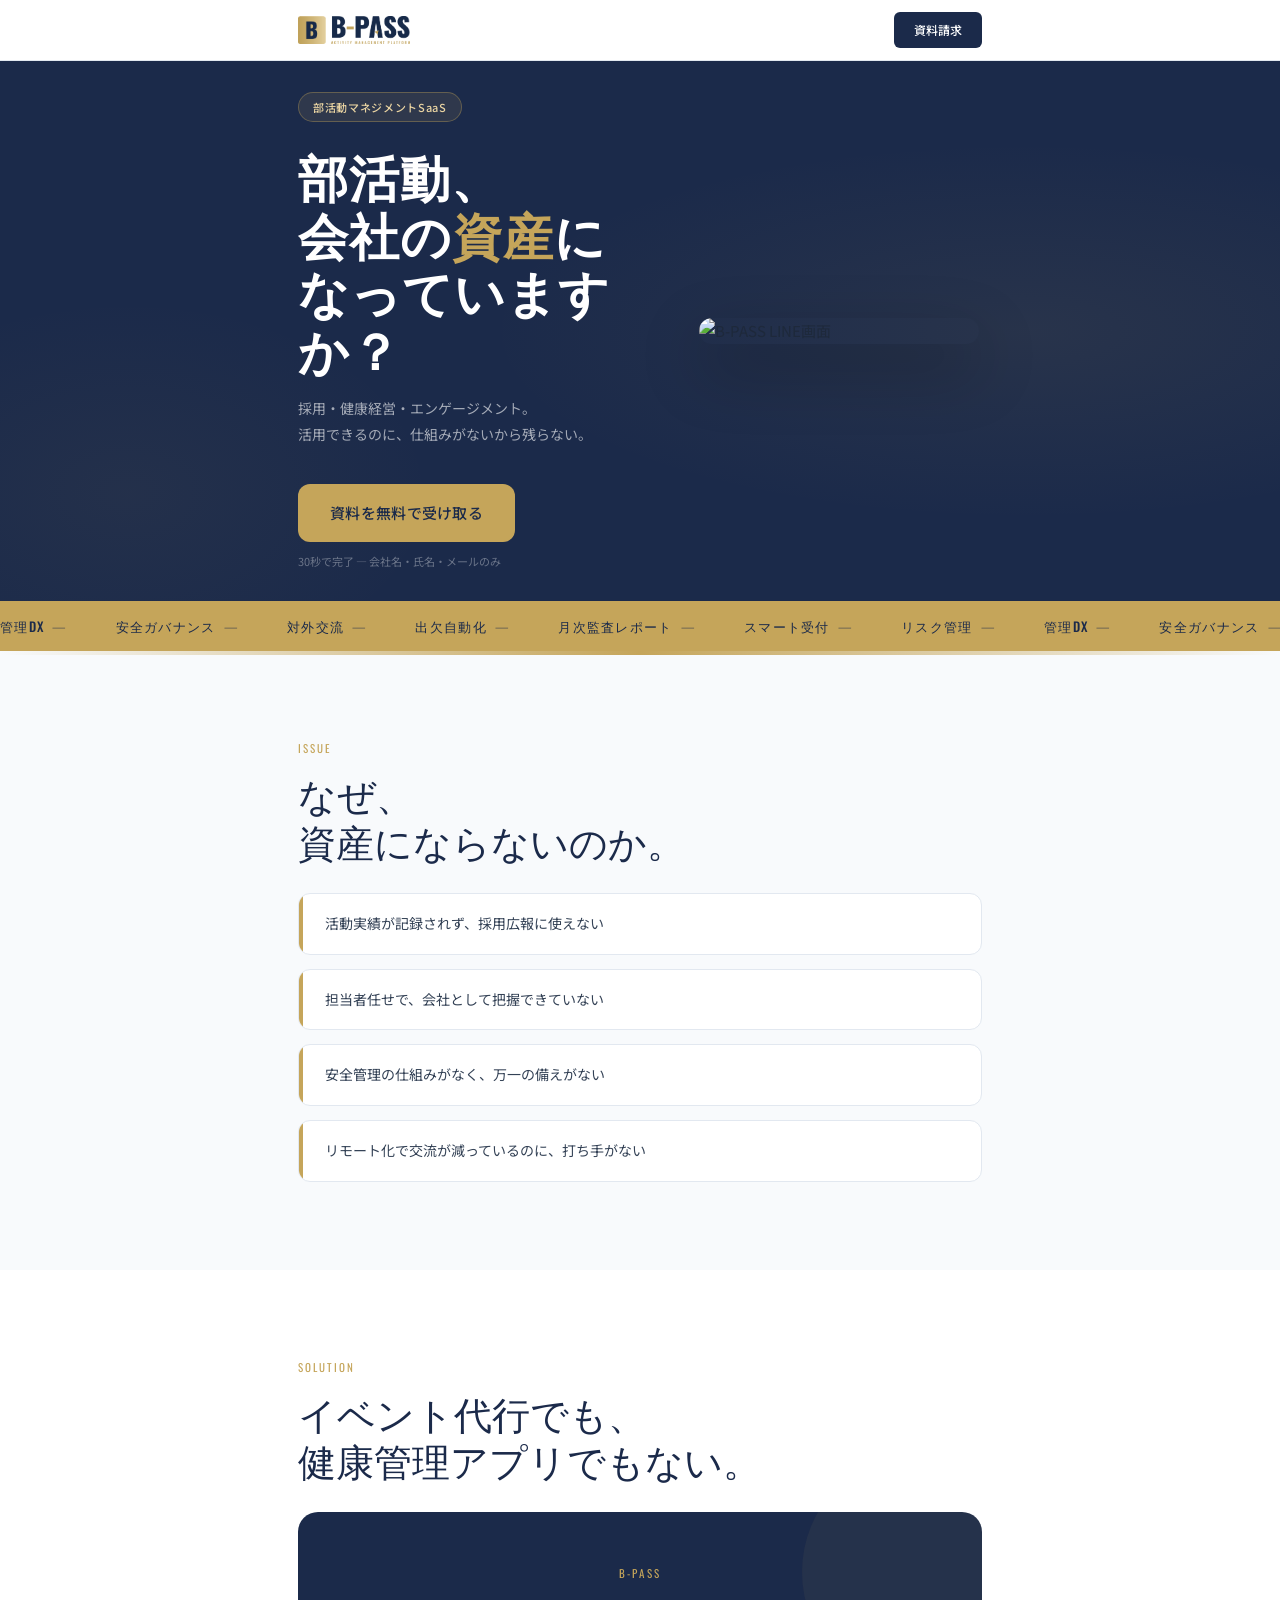
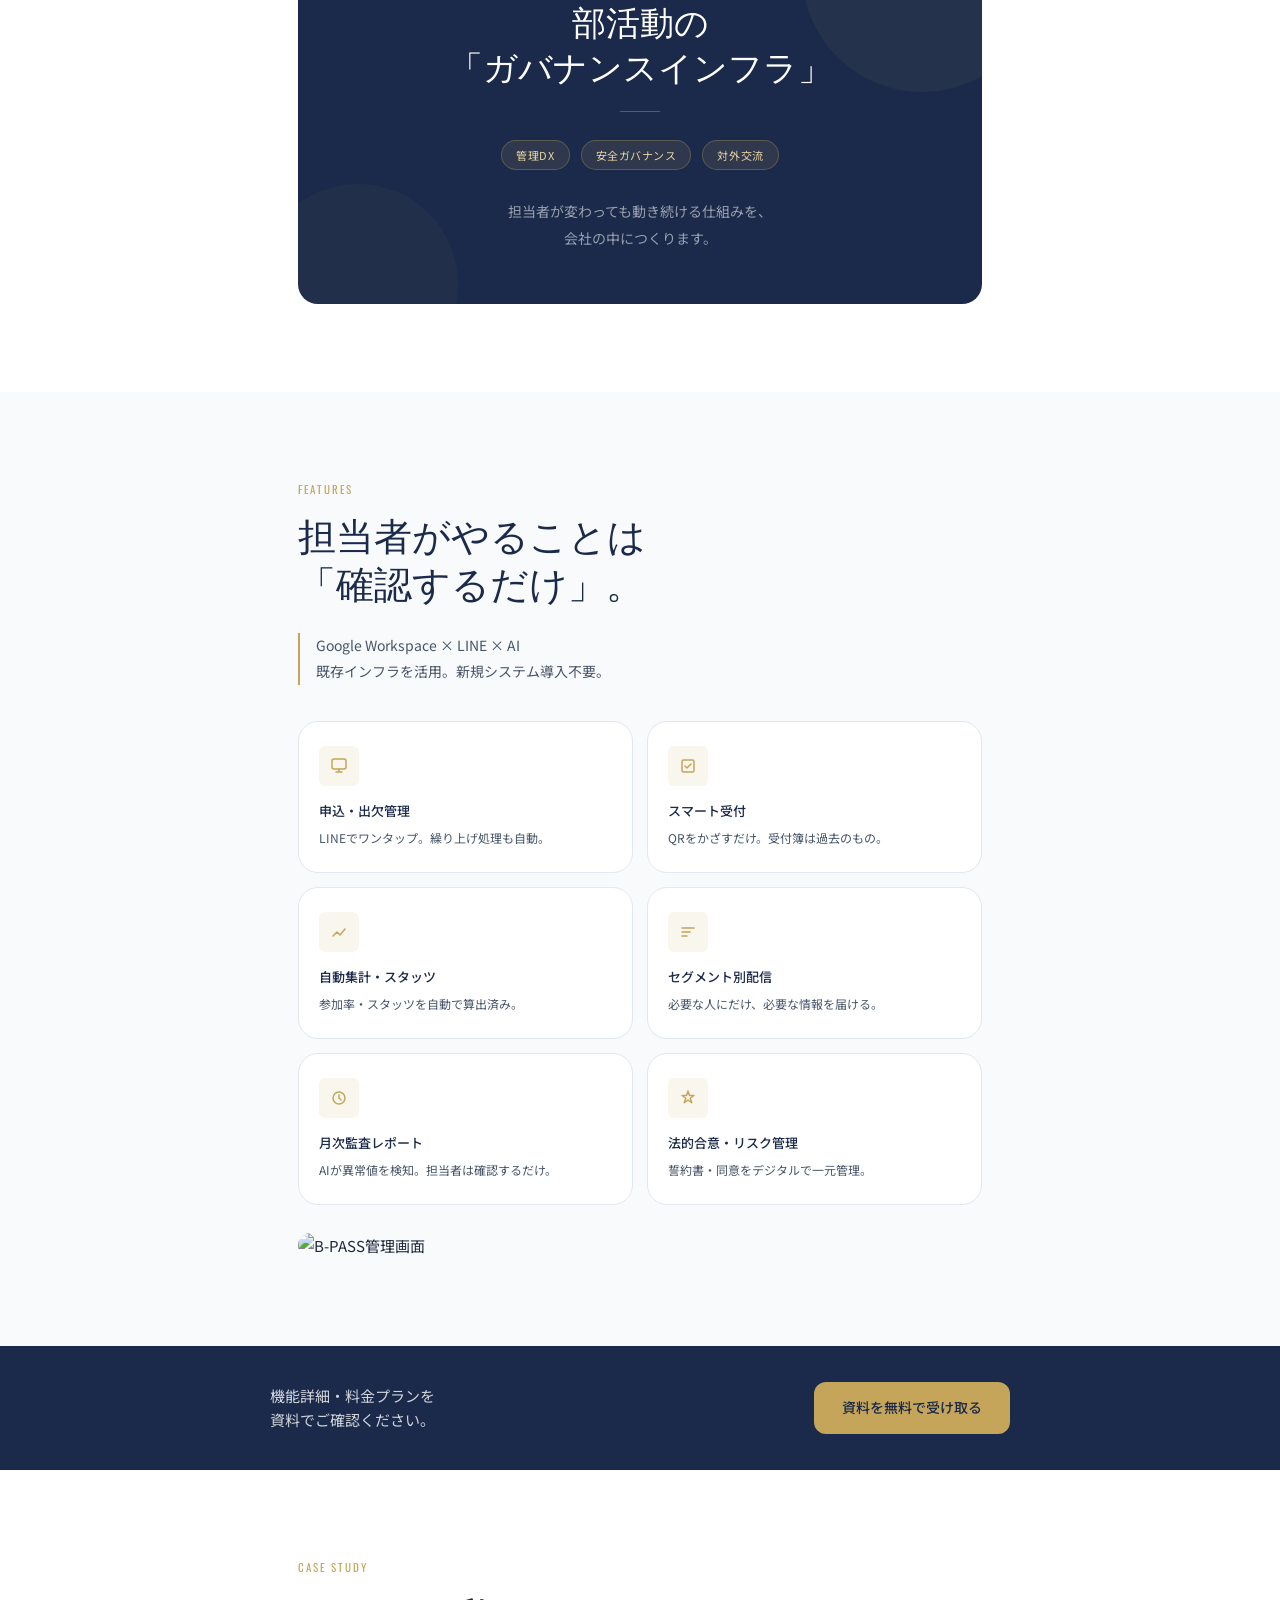
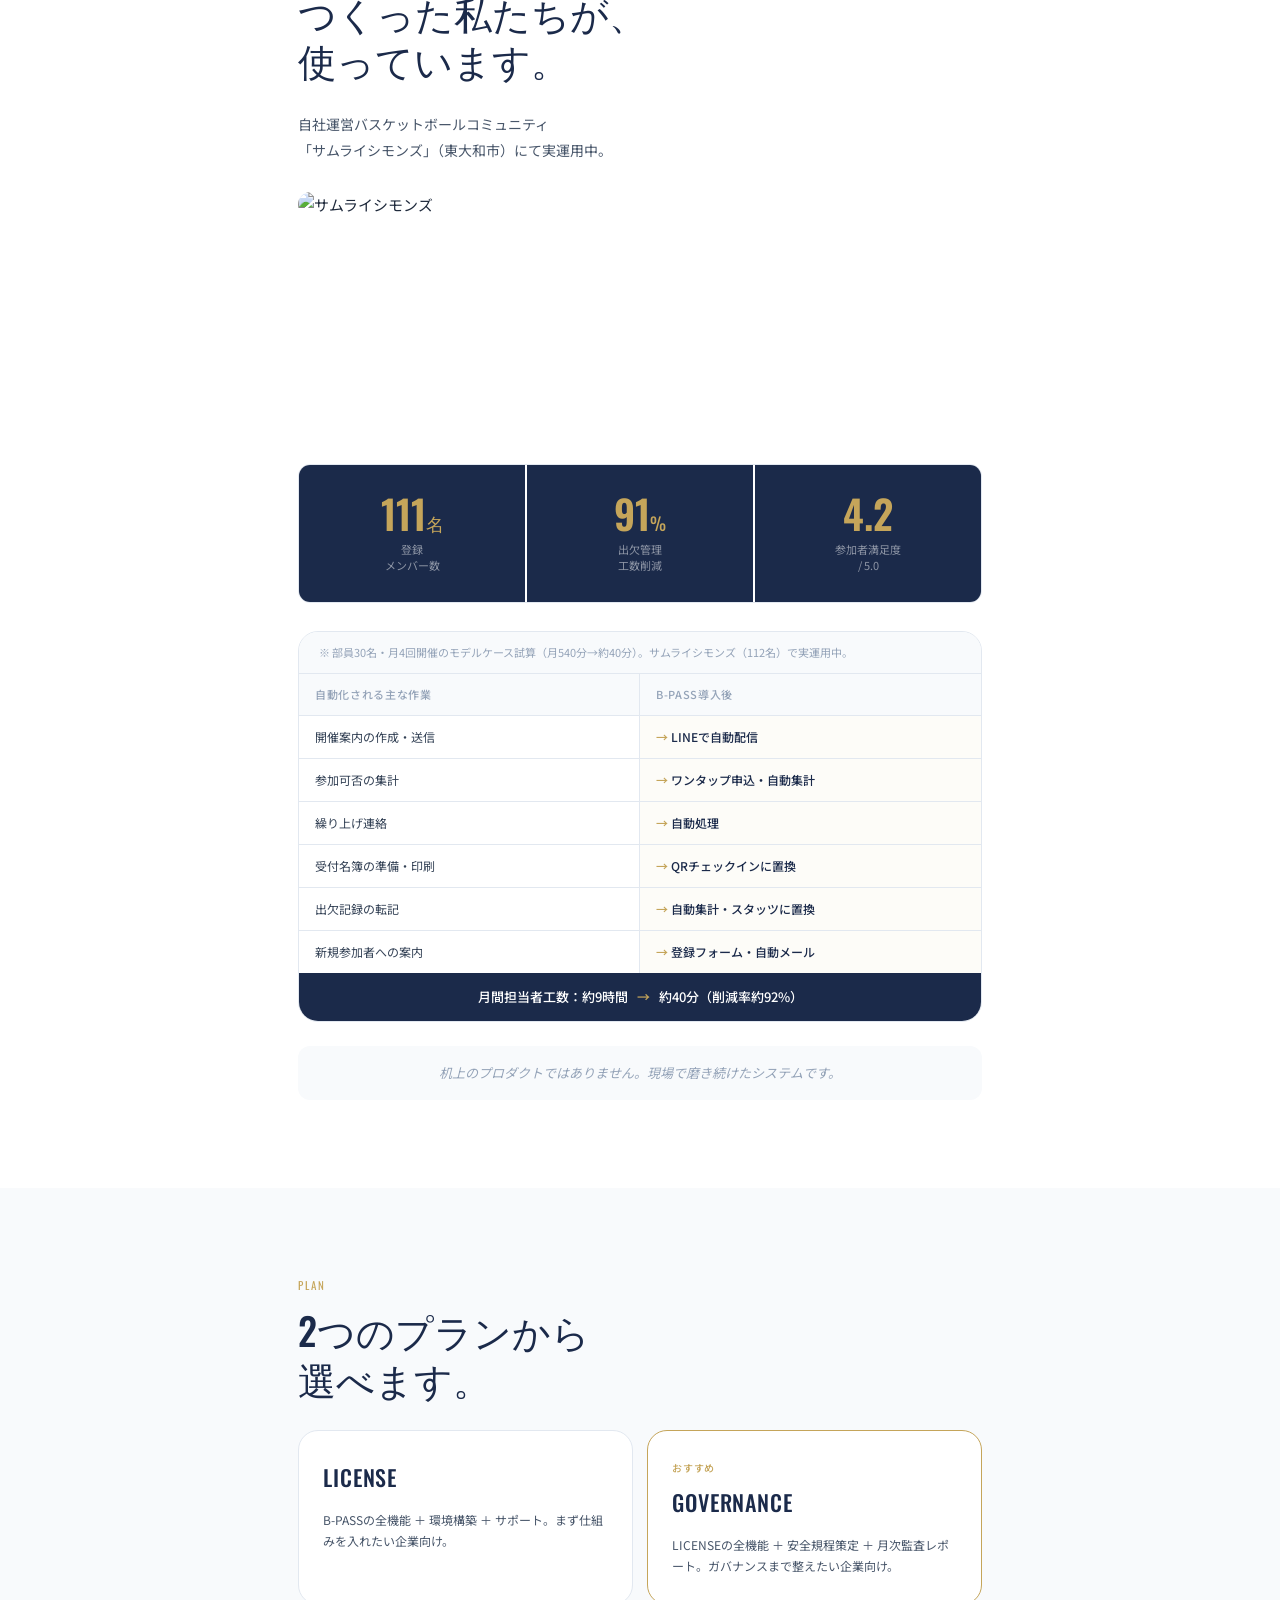
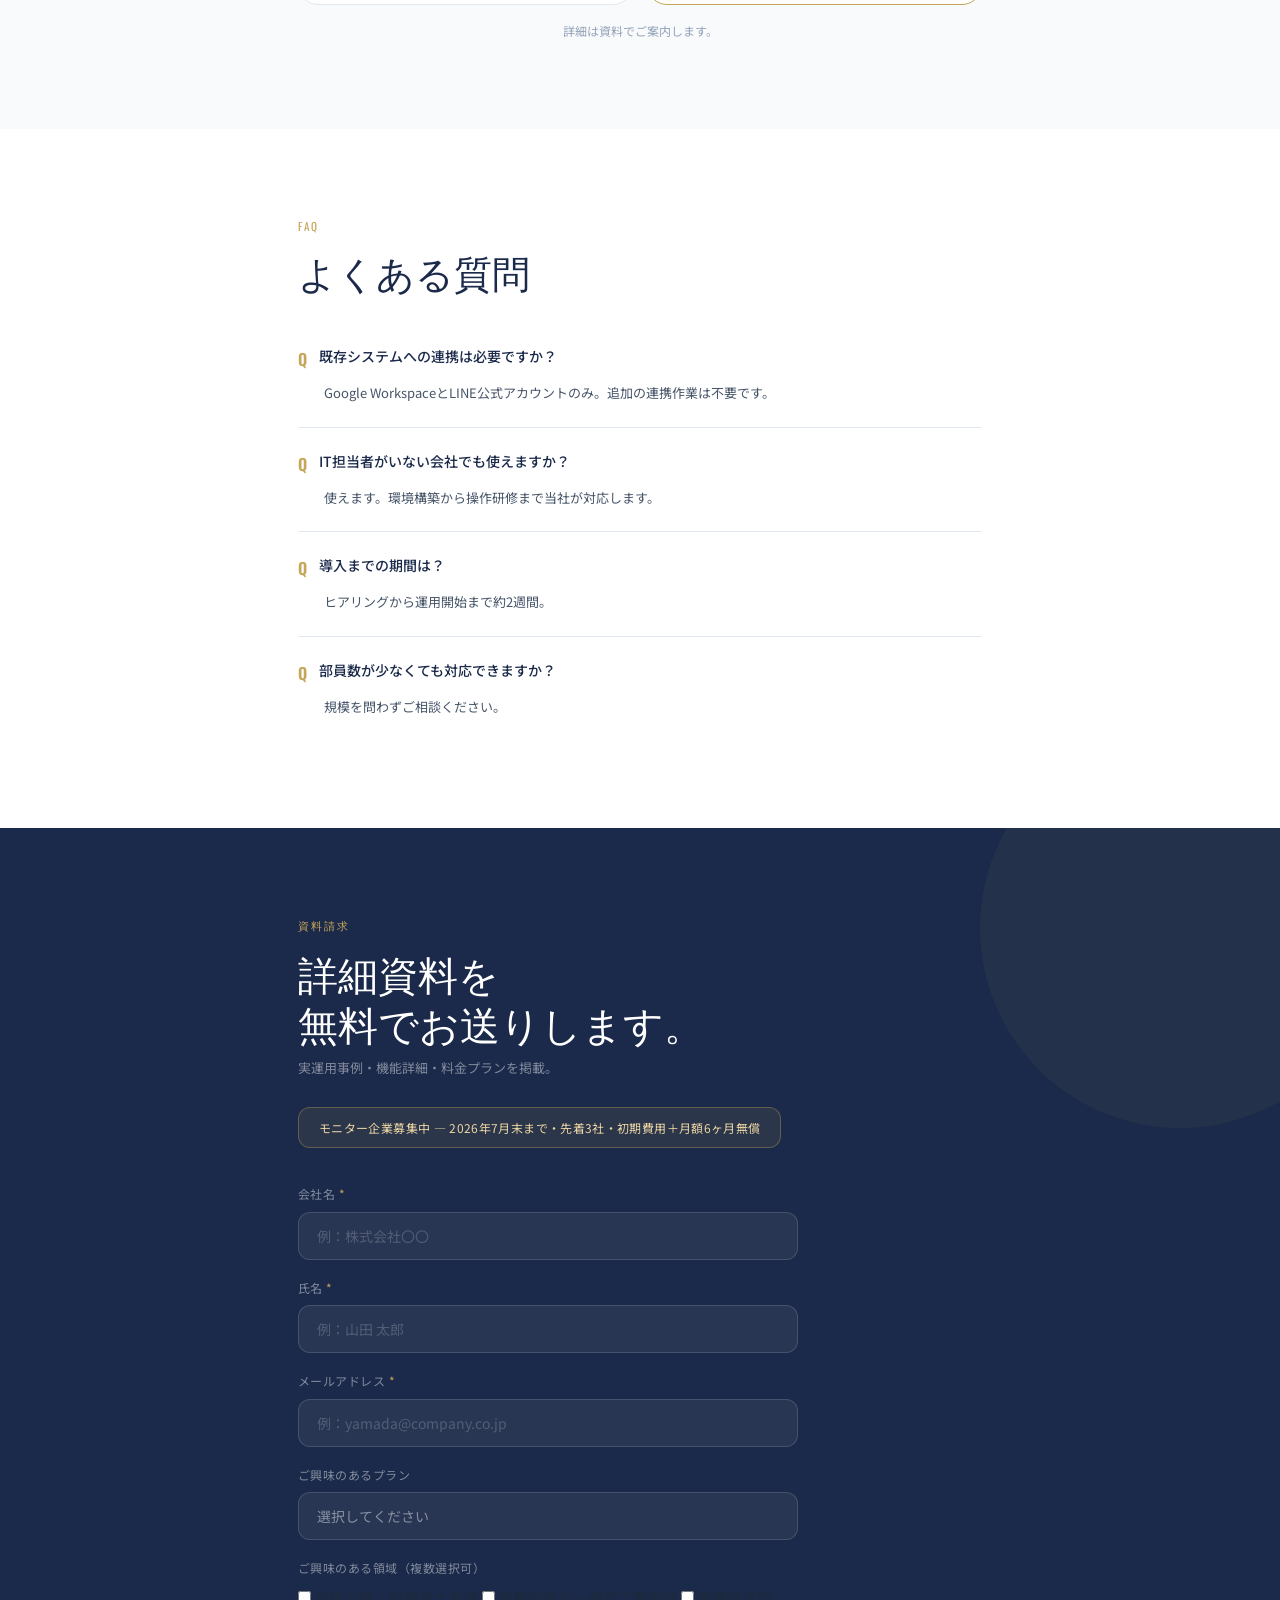
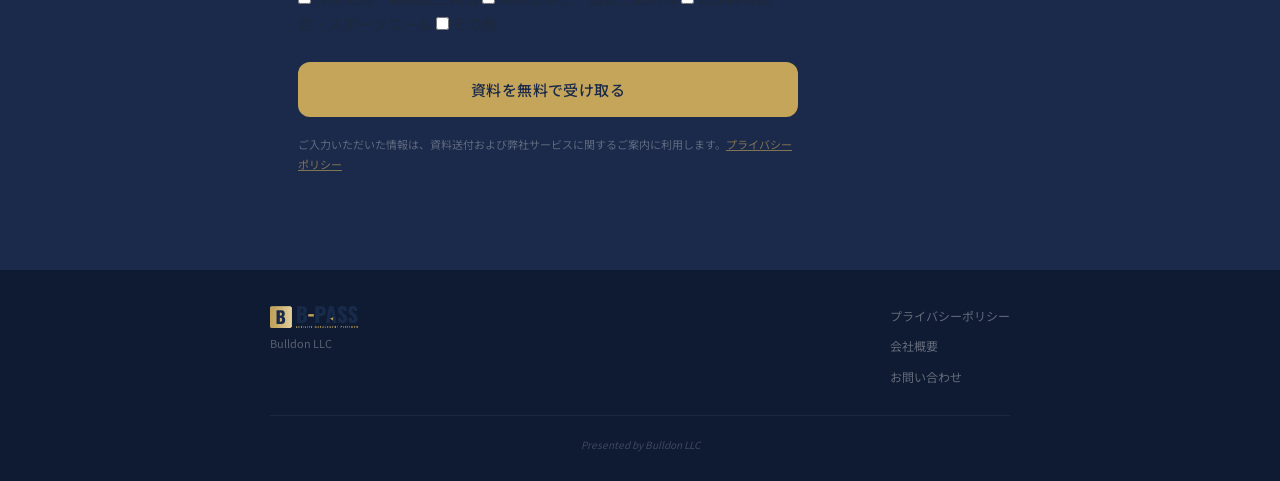
==== commit 01477d37: "feat: LP受付ハードニング(lp-4)＋文言3点是正(lp-1/2/3) - lp-1: 実績脚注をモデルケース試算(月540分→約40分)+SS実運用中(112名)表記へ - lp-2: モニ" ====
--- a/index.html
+++ b/index.html
@@ -197,7 +197,7 @@
         </div>
       </div>
       <div class="proof-trial">
-        <p class="proof-trial-note">※ 出欠管理工数削減率。部員30名・月4回開催の場合の試算（自社「サムライシモンズ」実運用データより）</p>
+        <p class="proof-trial-note">※ 部員30名・月4回開催のモデルケース試算（月540分→約40分）。サムライシモンズ（112名）で実運用中。</p>
         <div class="proof-trial-table">
           <div class="proof-trial-row proof-trial-header">
             <div class="proof-trial-cell">自動化される主な作業</div>
@@ -287,8 +287,8 @@
     <div class="container">
       <p class="eyebrow cta-final-eyebrow">資料請求</p>
       <h2 class="cta-final-h2">詳細資料を<br>無料でお送りします。</h2>
-      <p class="cta-final-sub">導入事例・機能詳細・料金プランを掲載。</p>
-      <div class="monitor-badge">モニター企業募集中 — 先着3社・7月末まで・導入費用無償</div>
+      <p class="cta-final-sub">実運用事例・機能詳細・料金プランを掲載。</p>
+      <div class="monitor-badge">モニター企業募集中 — 2026年7月末まで・先着3社・初期費用＋月額6ヶ月無償</div>
       <form class="form" id="requestForm">
         <div class="form-group">
           <label class="form-label" for="company">会社名 <span class="required">*</span></label>
@@ -334,6 +334,11 @@
           </div>
         </div>
         <input type="hidden" id="lead_id" name="lead_id" value="">
+        <!-- ハニーポット: 人間には不可視。bot が値を入れると GAS 側で却下（fail-closed）。 -->
+        <div class="hp-field" aria-hidden="true" style="position:absolute;left:-9999px;top:auto;width:1px;height:1px;overflow:hidden;">
+          <label for="contact_url">この欄は入力しないでください</label>
+          <input type="text" id="contact_url" name="contact_url" tabindex="-1" autocomplete="off" value="">
+        </div>
         <button class="btn-submit" type="submit" id="submitBtn">資料を無料で受け取る</button>
         <p class="form-privacy">ご入力いただいた情報は、資料送付および弊社サービスに関するご案内に利用します。<a href="privacy.html" class="privacy-link">プライバシーポリシー</a></p>
       </form>
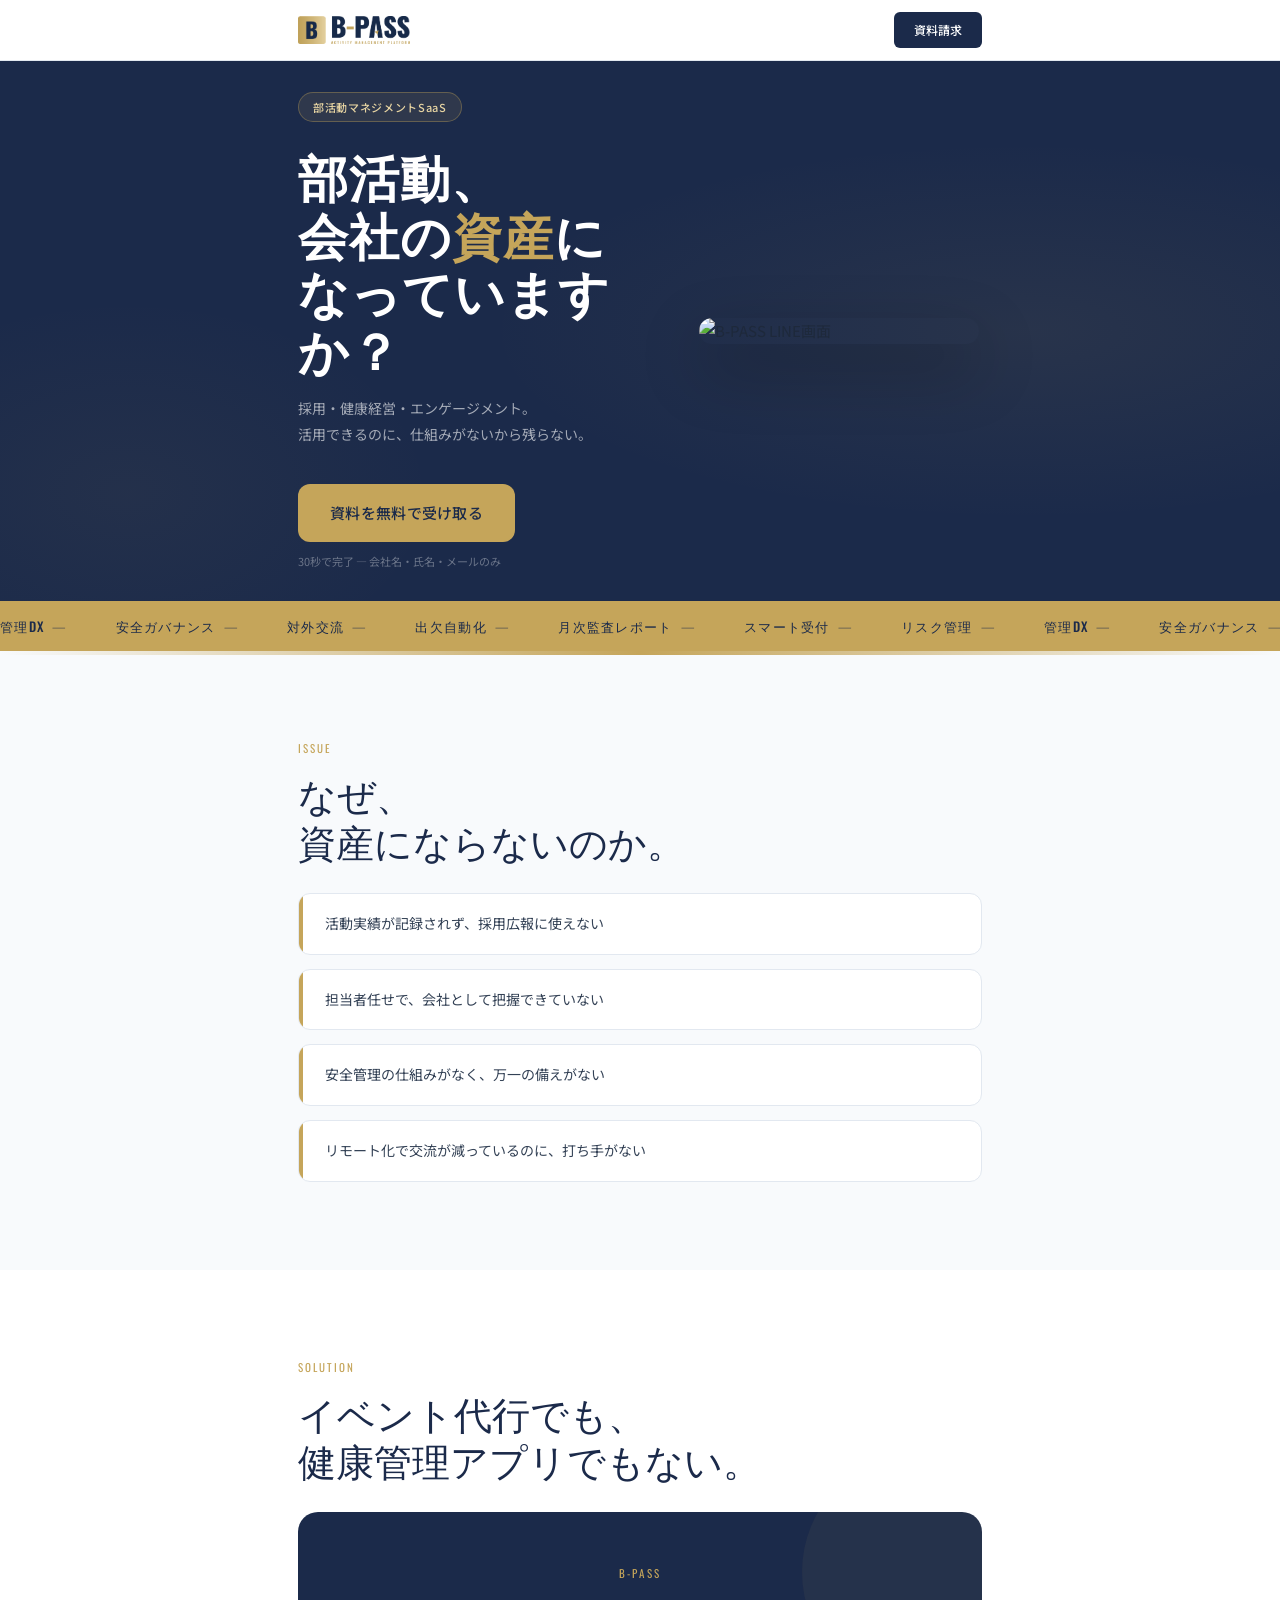
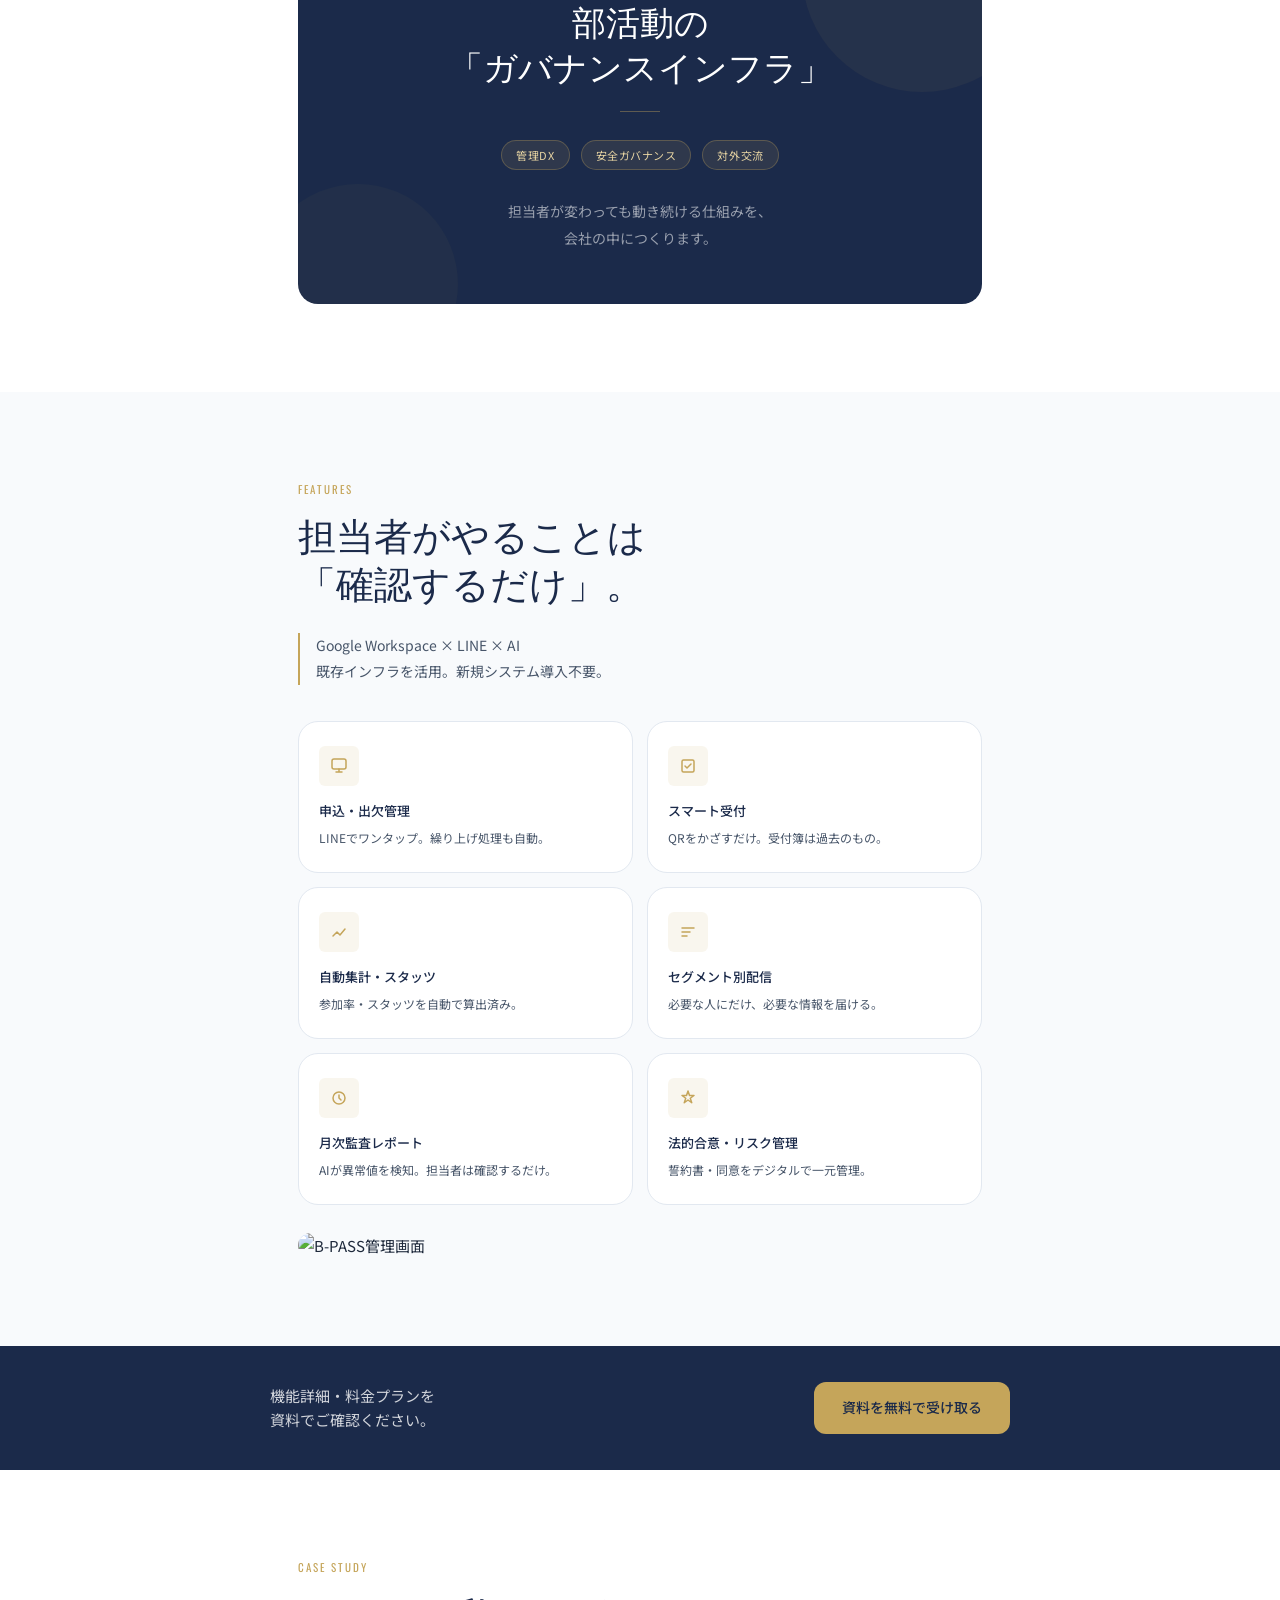
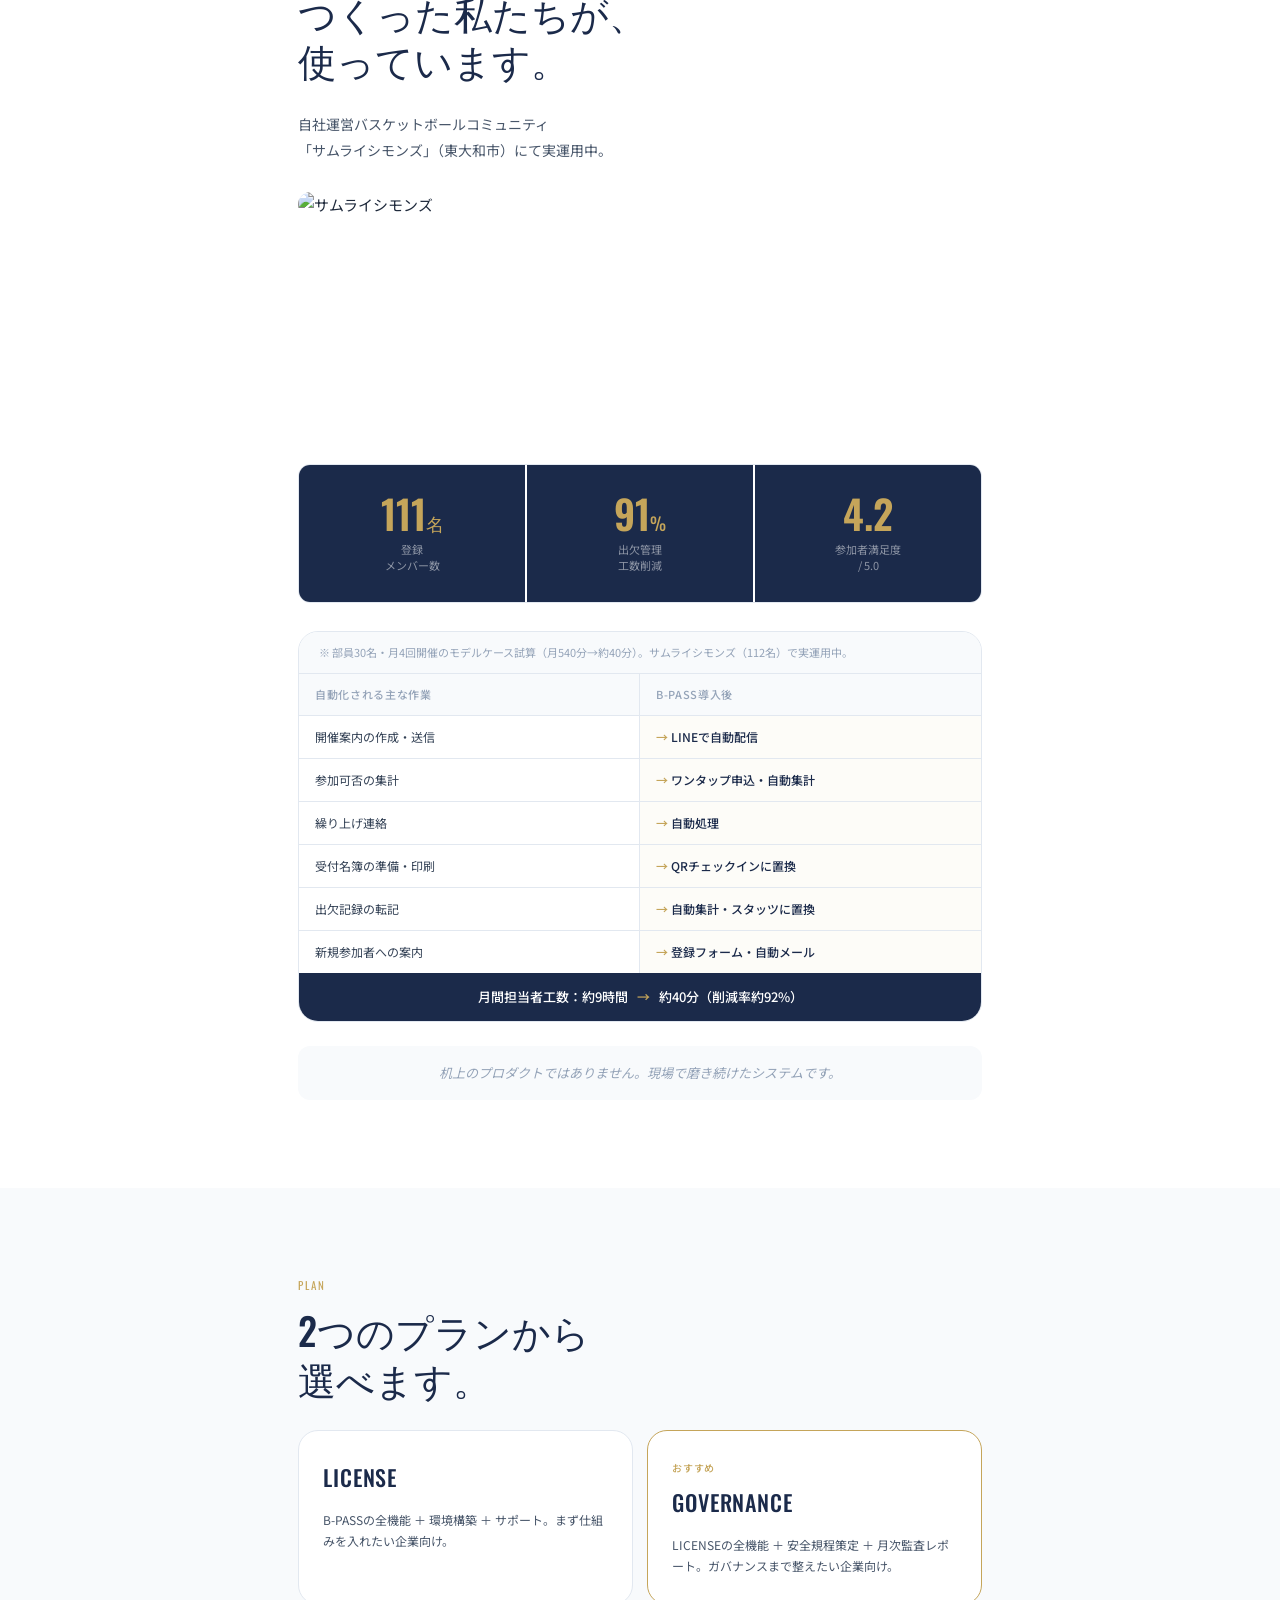
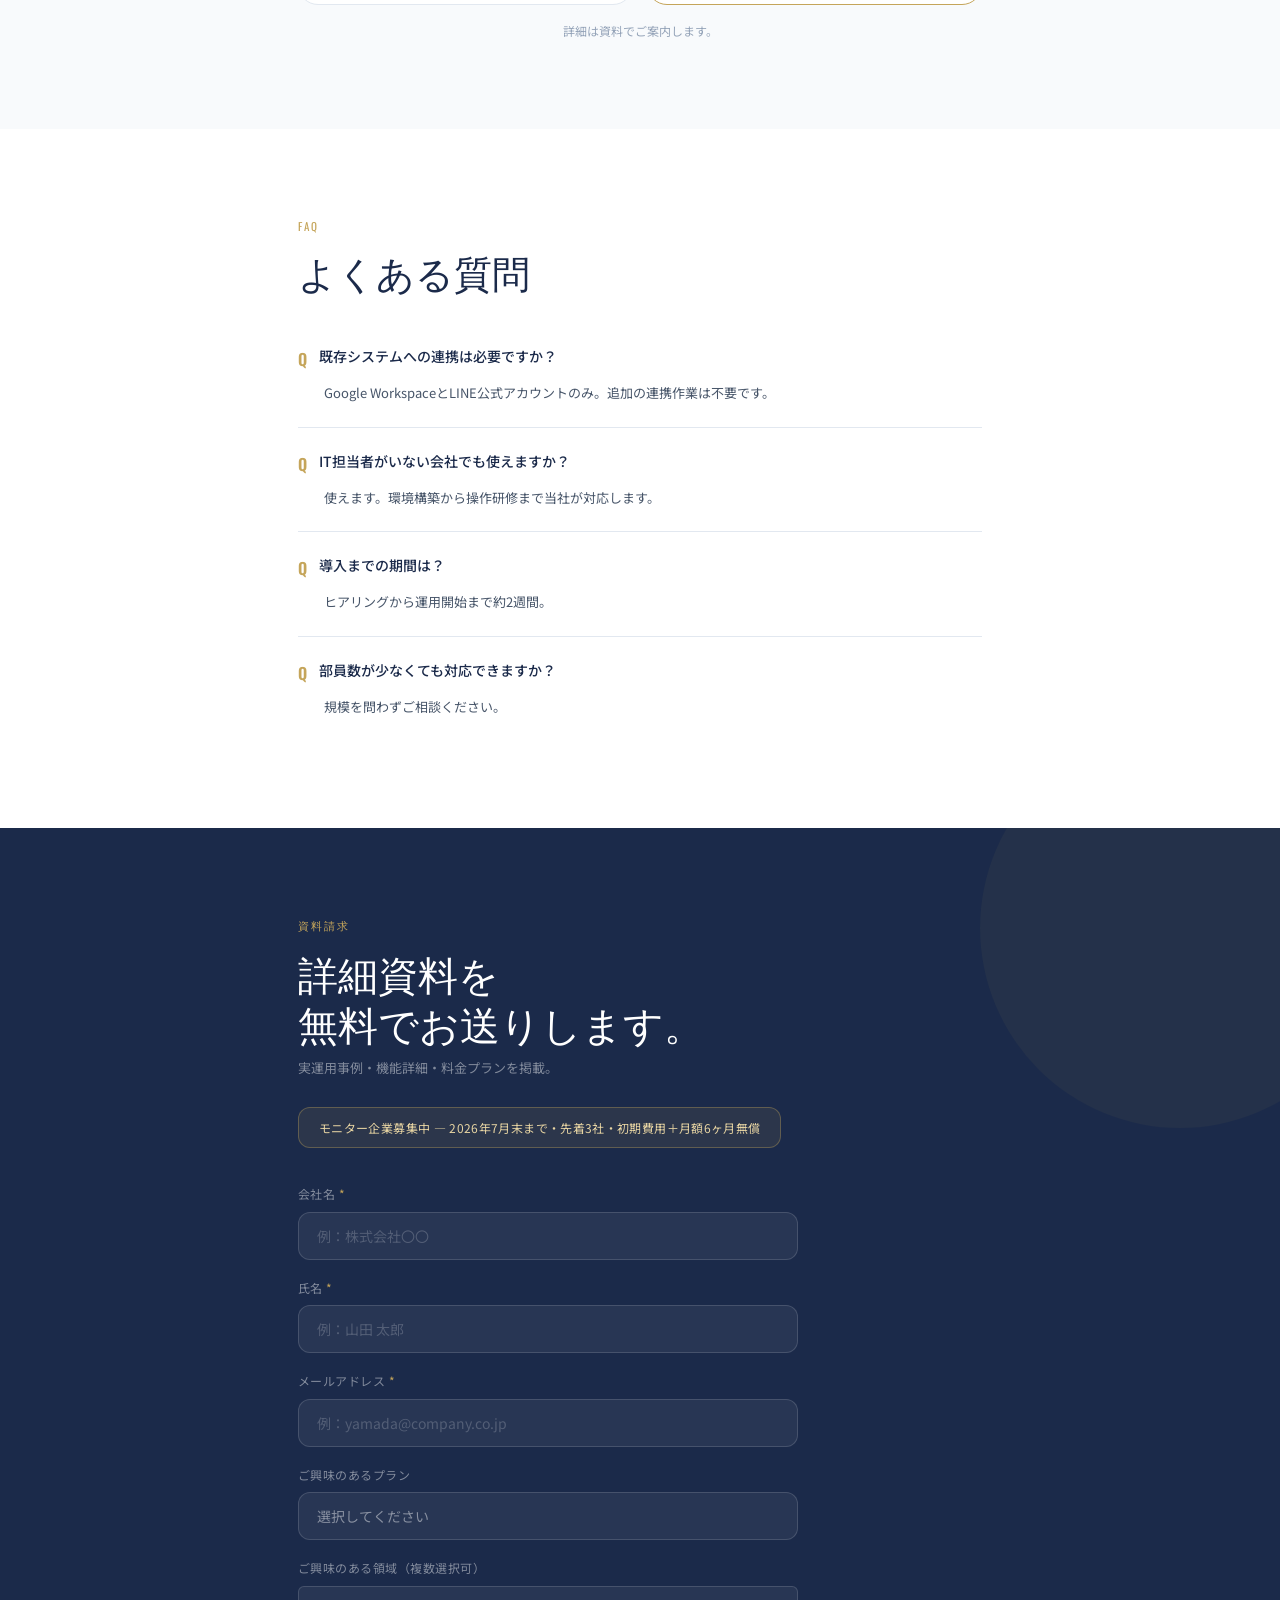
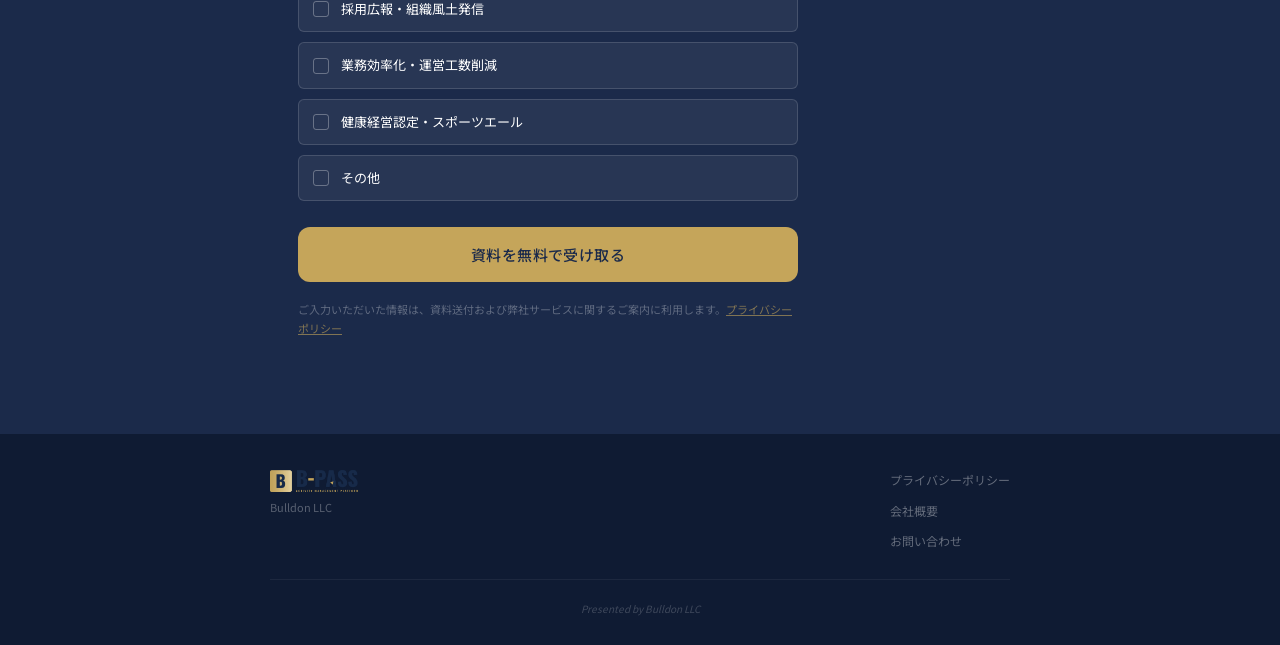
==== commit dd2b70bf: "feat: ヒーロー画像にGSAP ScrollTriggerパララックスを追加 go-gate 未実施・main 未マージ・保全目的の退避。  本リポは main への push が GitHub " ====
--- a/index.html
+++ b/index.html
@@ -366,5 +366,8 @@
   </footer>
 
   <script src="assets/js/form.js"></script>
+  <script src="https://cdnjs.cloudflare.com/ajax/libs/gsap/3.12.5/gsap.min.js"></script>
+  <script src="https://cdnjs.cloudflare.com/ajax/libs/gsap/3.12.5/ScrollTrigger.min.js"></script>
+  <script src="assets/js/animations.js"></script>
 </body>
 </html>
--- a/assets/css/style.css
+++ b/assets/css/style.css
@@ -6,7 +6,7 @@
   --mid-navy:   #263A5E;
   --deep-navy:  #0F1B33;
   --gold:       #C5A55A;
-  --light-gold: #EBD5A3;
+  --light-gold: #E8D5A3;
   --dark-gold:  #9E843F;
   --white:      #FFFFFF;
   --off-white:  #F8FAFC;
@@ -495,6 +495,58 @@
 
 .form-privacy { font-size: 11px; color: rgba(255,255,255,0.3); line-height: 1.75; }
 .privacy-link { color: rgba(197,165,90,0.6); text-decoration: underline; }
+
+/* Form checkbox group (Phase D-4-β) */
+.form-checkbox-group {
+  display: flex;
+  flex-direction: column;
+  gap: 10px;
+  margin-top: 8px;
+}
+.form-checkbox-label {
+  display: flex;
+  align-items: center;
+  gap: 12px;
+  padding: 11px 14px;
+  background: rgba(255,255,255,0.06);
+  border: 0.5px solid rgba(255,255,255,0.14);
+  border-radius: var(--radius-sm);
+  font-size: 13px;
+  color: var(--white);
+  cursor: pointer;
+  transition: border-color 0.2s, background 0.2s;
+}
+.form-checkbox-label:hover {
+  border-color: rgba(197,165,90,0.6);
+}
+.form-checkbox {
+  appearance: none;
+  -webkit-appearance: none;
+  width: 16px;
+  height: 16px;
+  border: 1px solid rgba(255,255,255,0.3);
+  border-radius: 3px;
+  background: transparent;
+  cursor: pointer;
+  flex-shrink: 0;
+  position: relative;
+  transition: background 0.15s, border-color 0.15s;
+}
+.form-checkbox:checked {
+  background: var(--gold);
+  border-color: var(--gold);
+}
+.form-checkbox:checked::after {
+  content: '';
+  position: absolute;
+  left: 4px;
+  top: 1px;
+  width: 5px;
+  height: 9px;
+  border: solid var(--navy);
+  border-width: 0 2px 2px 0;
+  transform: rotate(45deg);
+}
 
 .form-success { max-width: 500px; text-align: center; padding: 48px 0; }
 .success-title {
